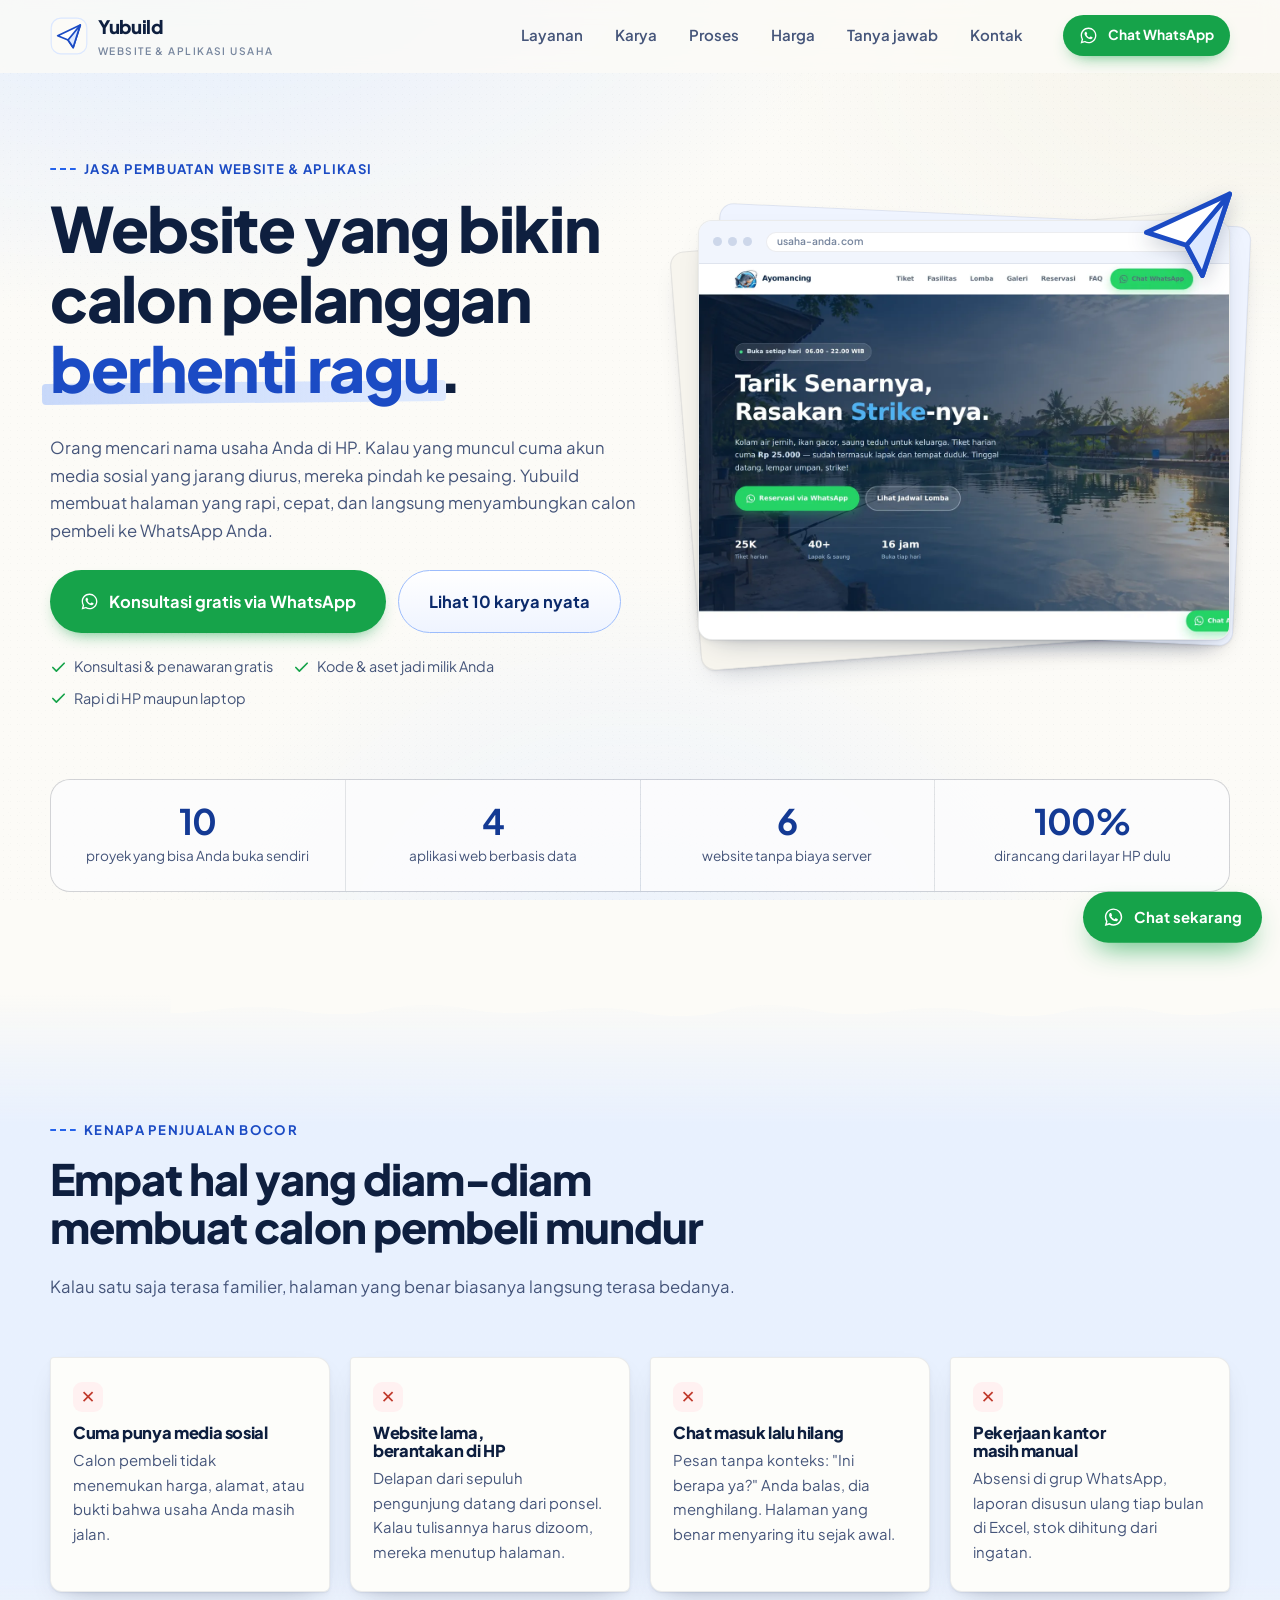
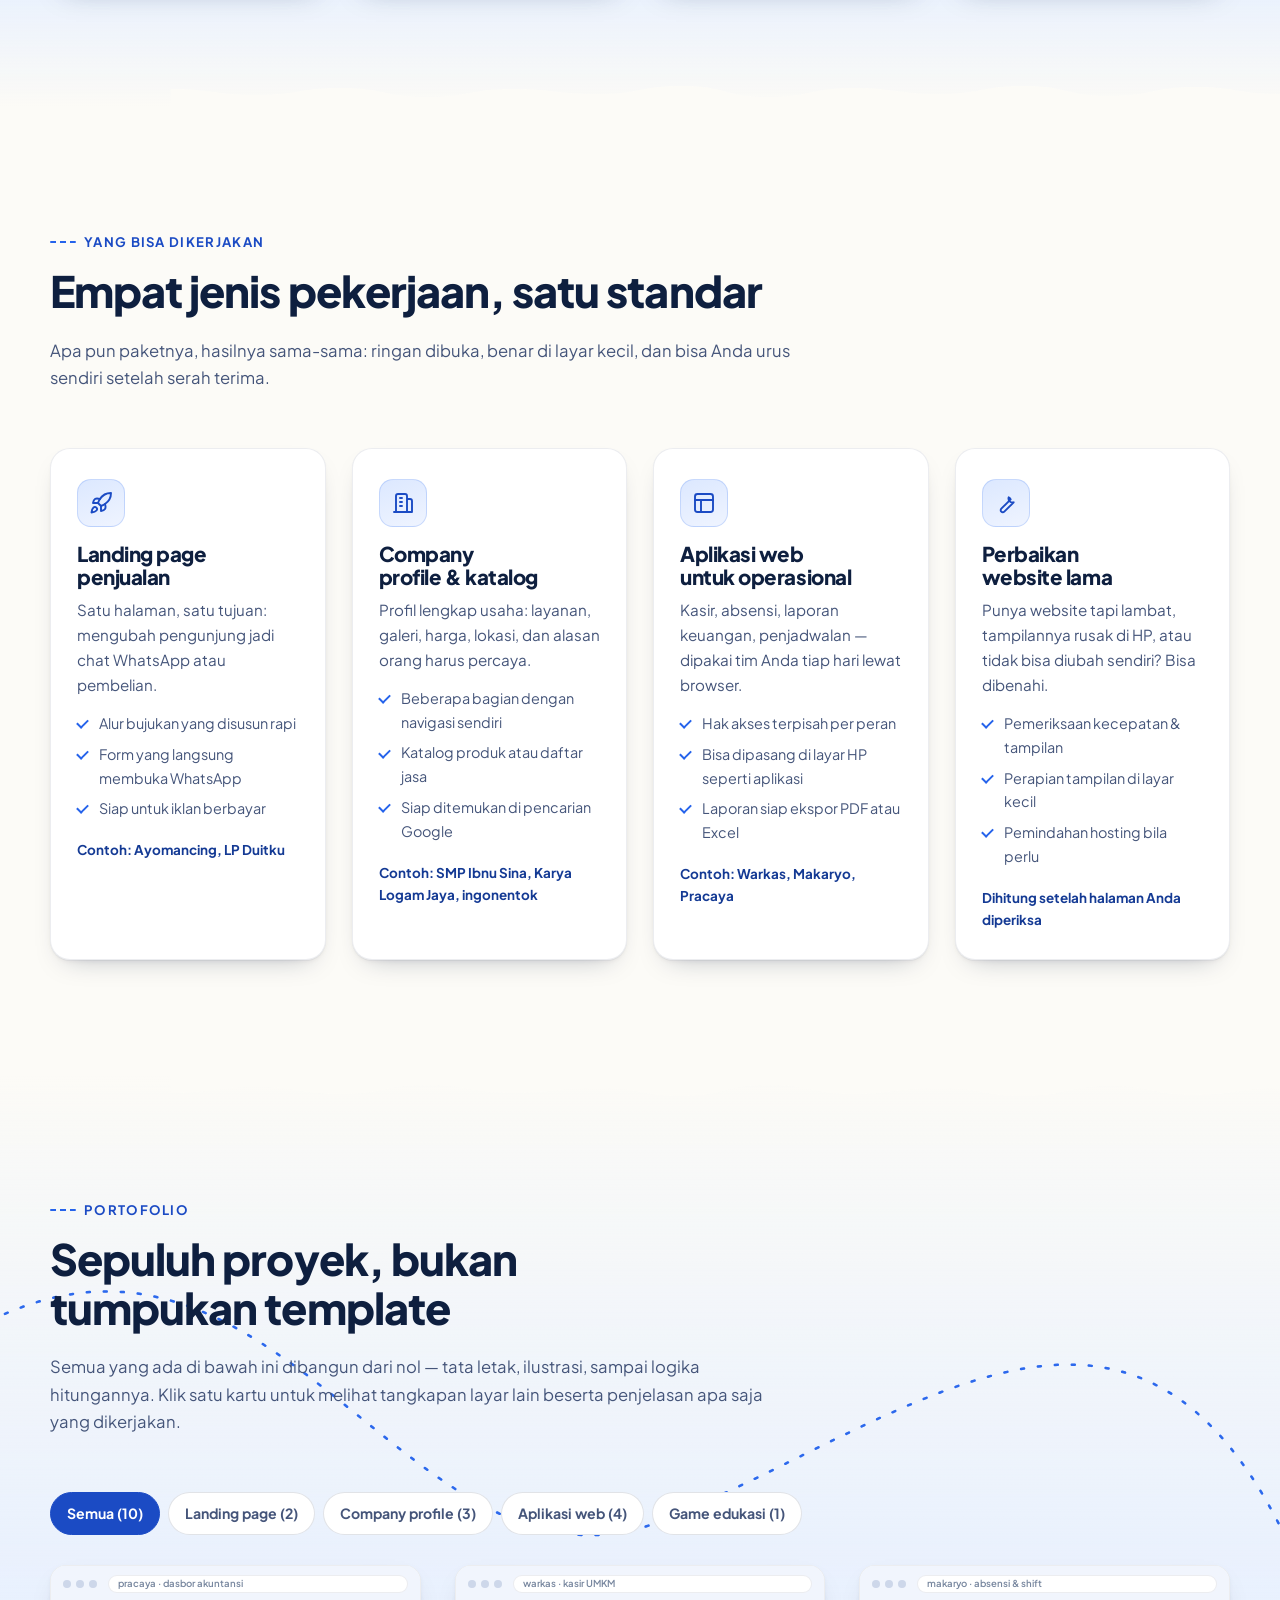
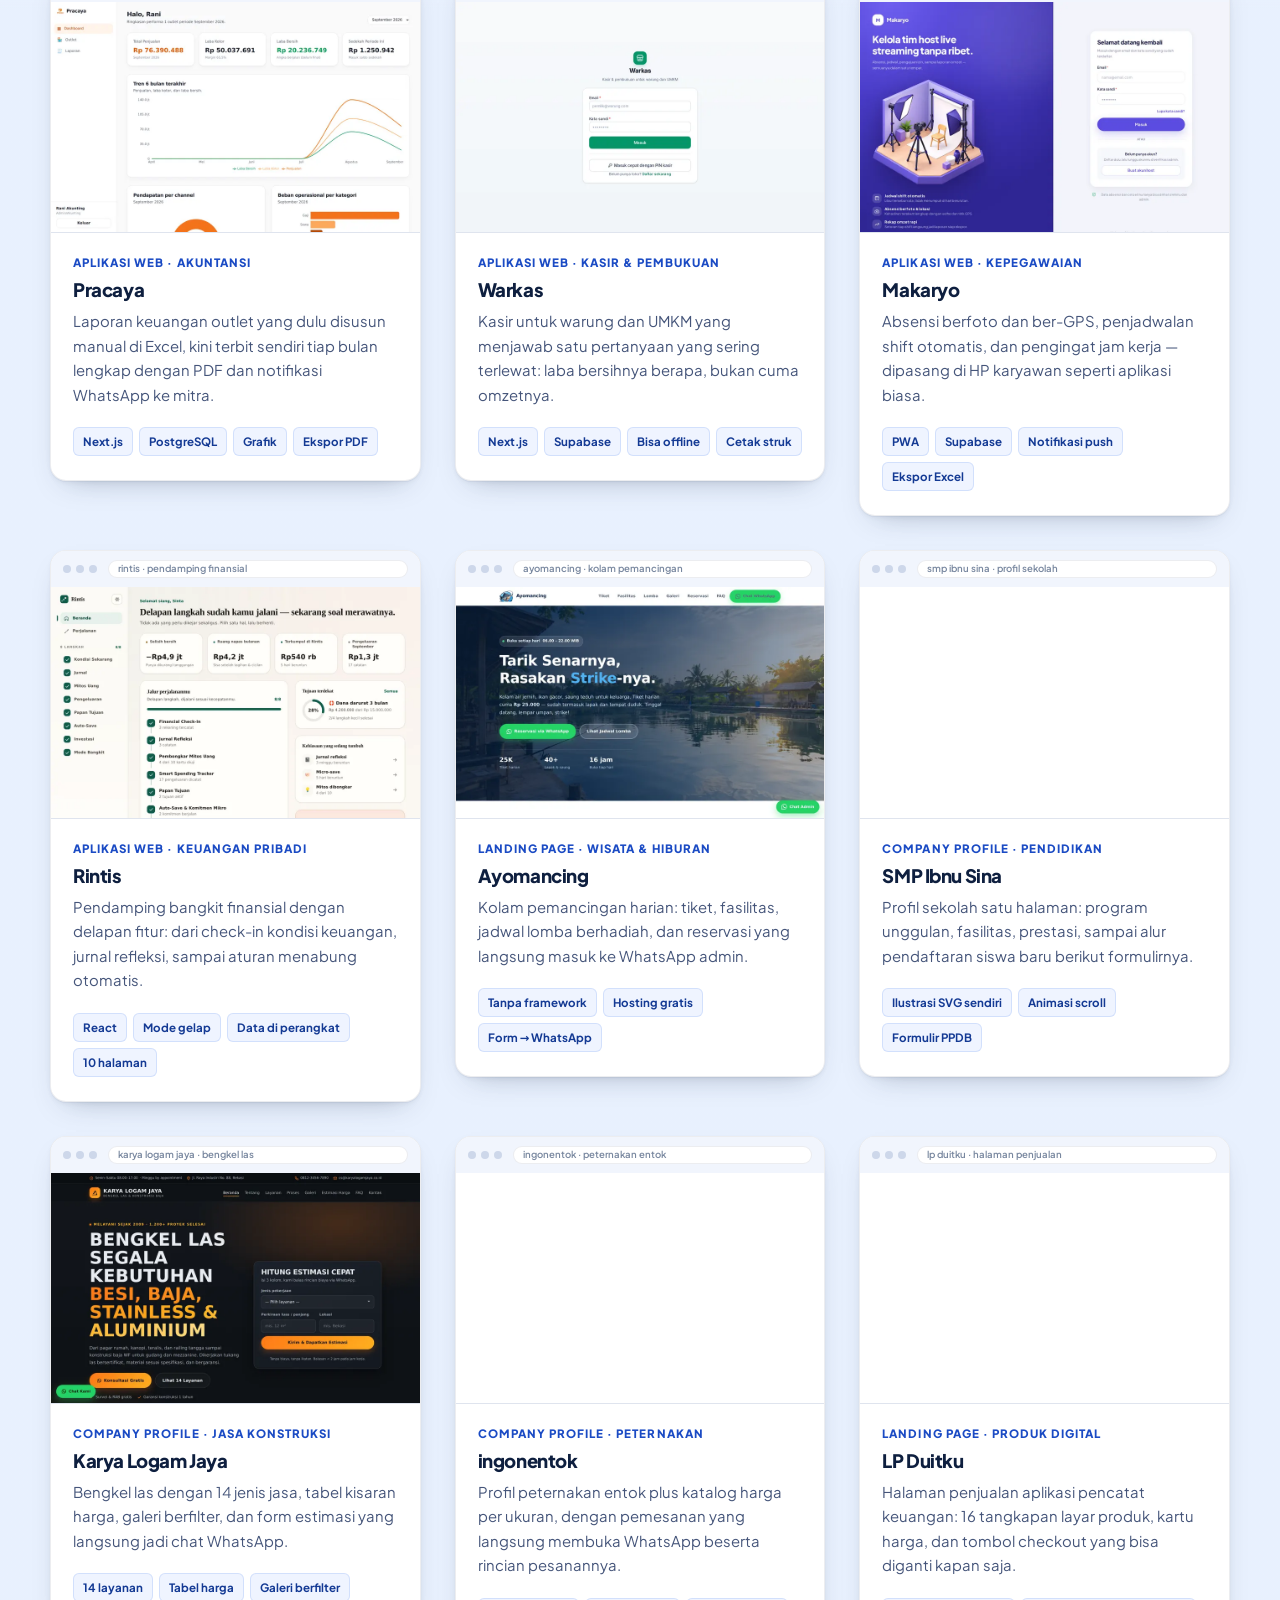
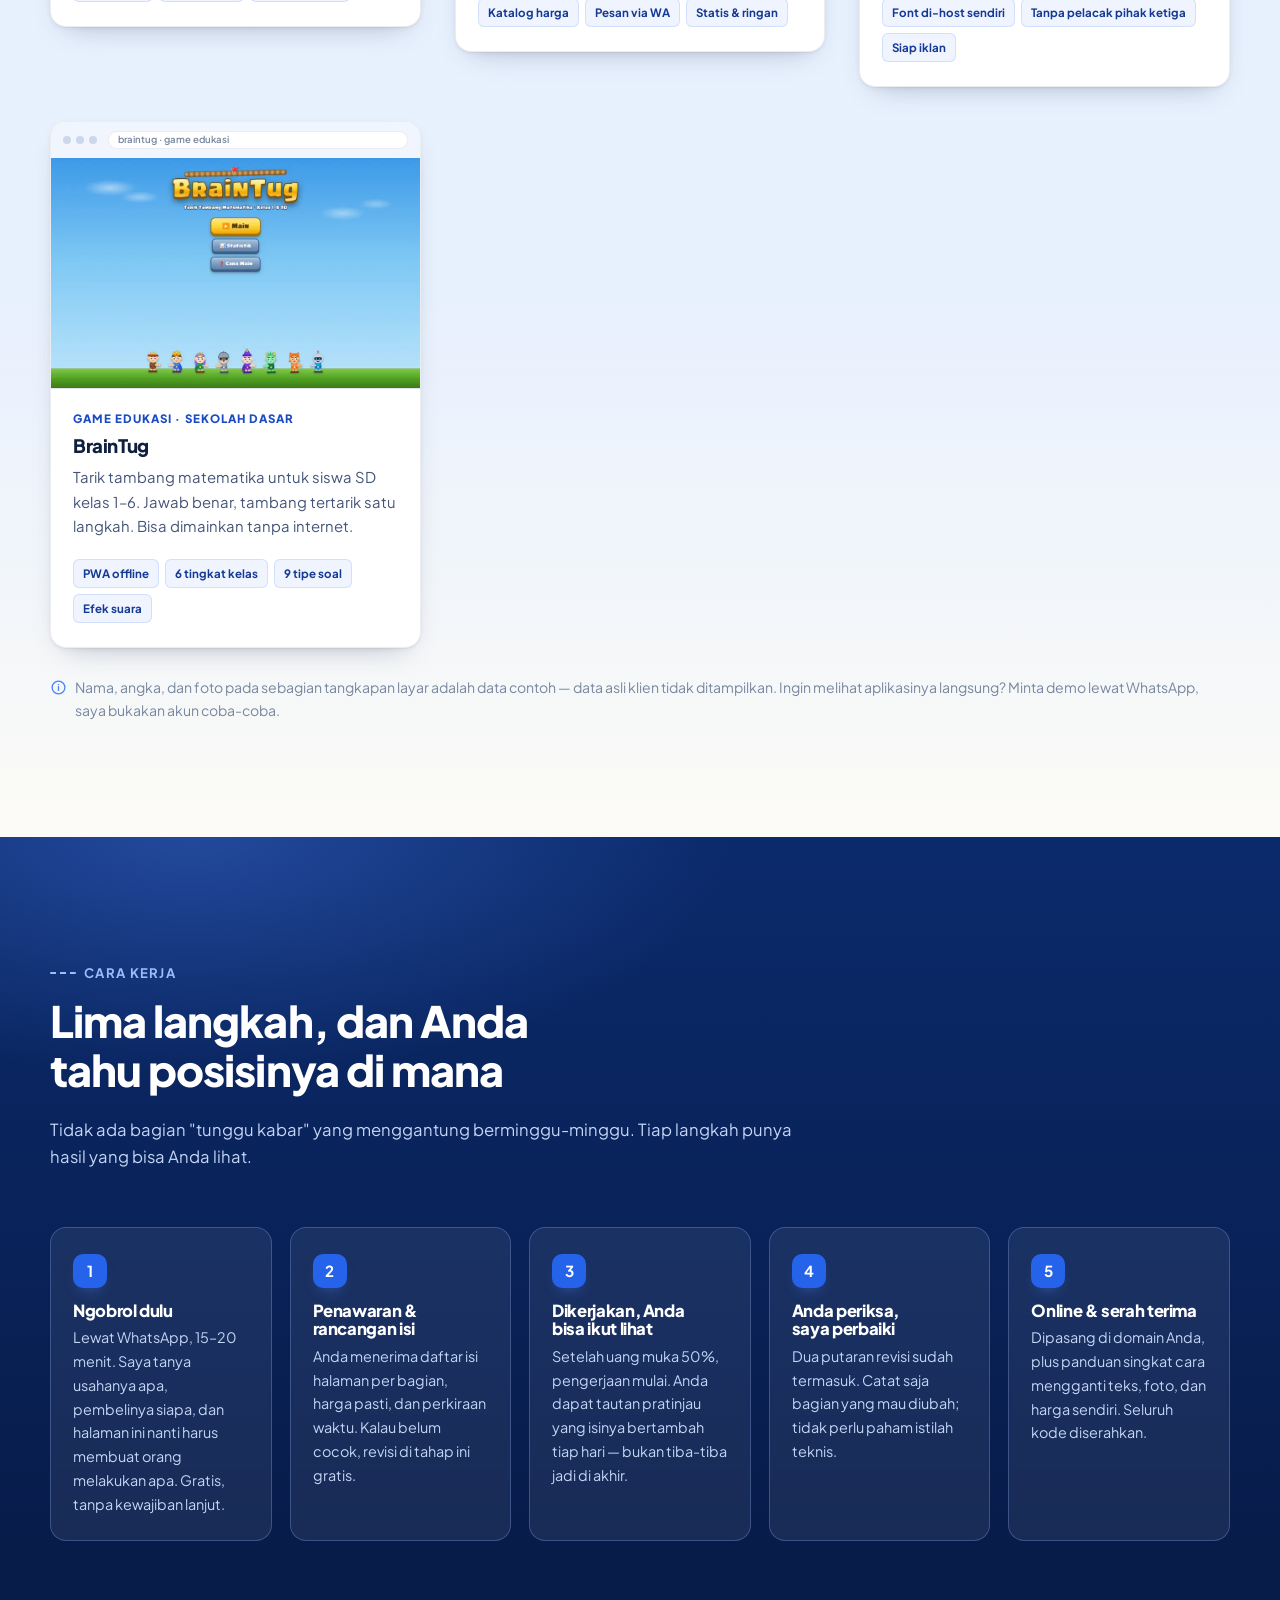
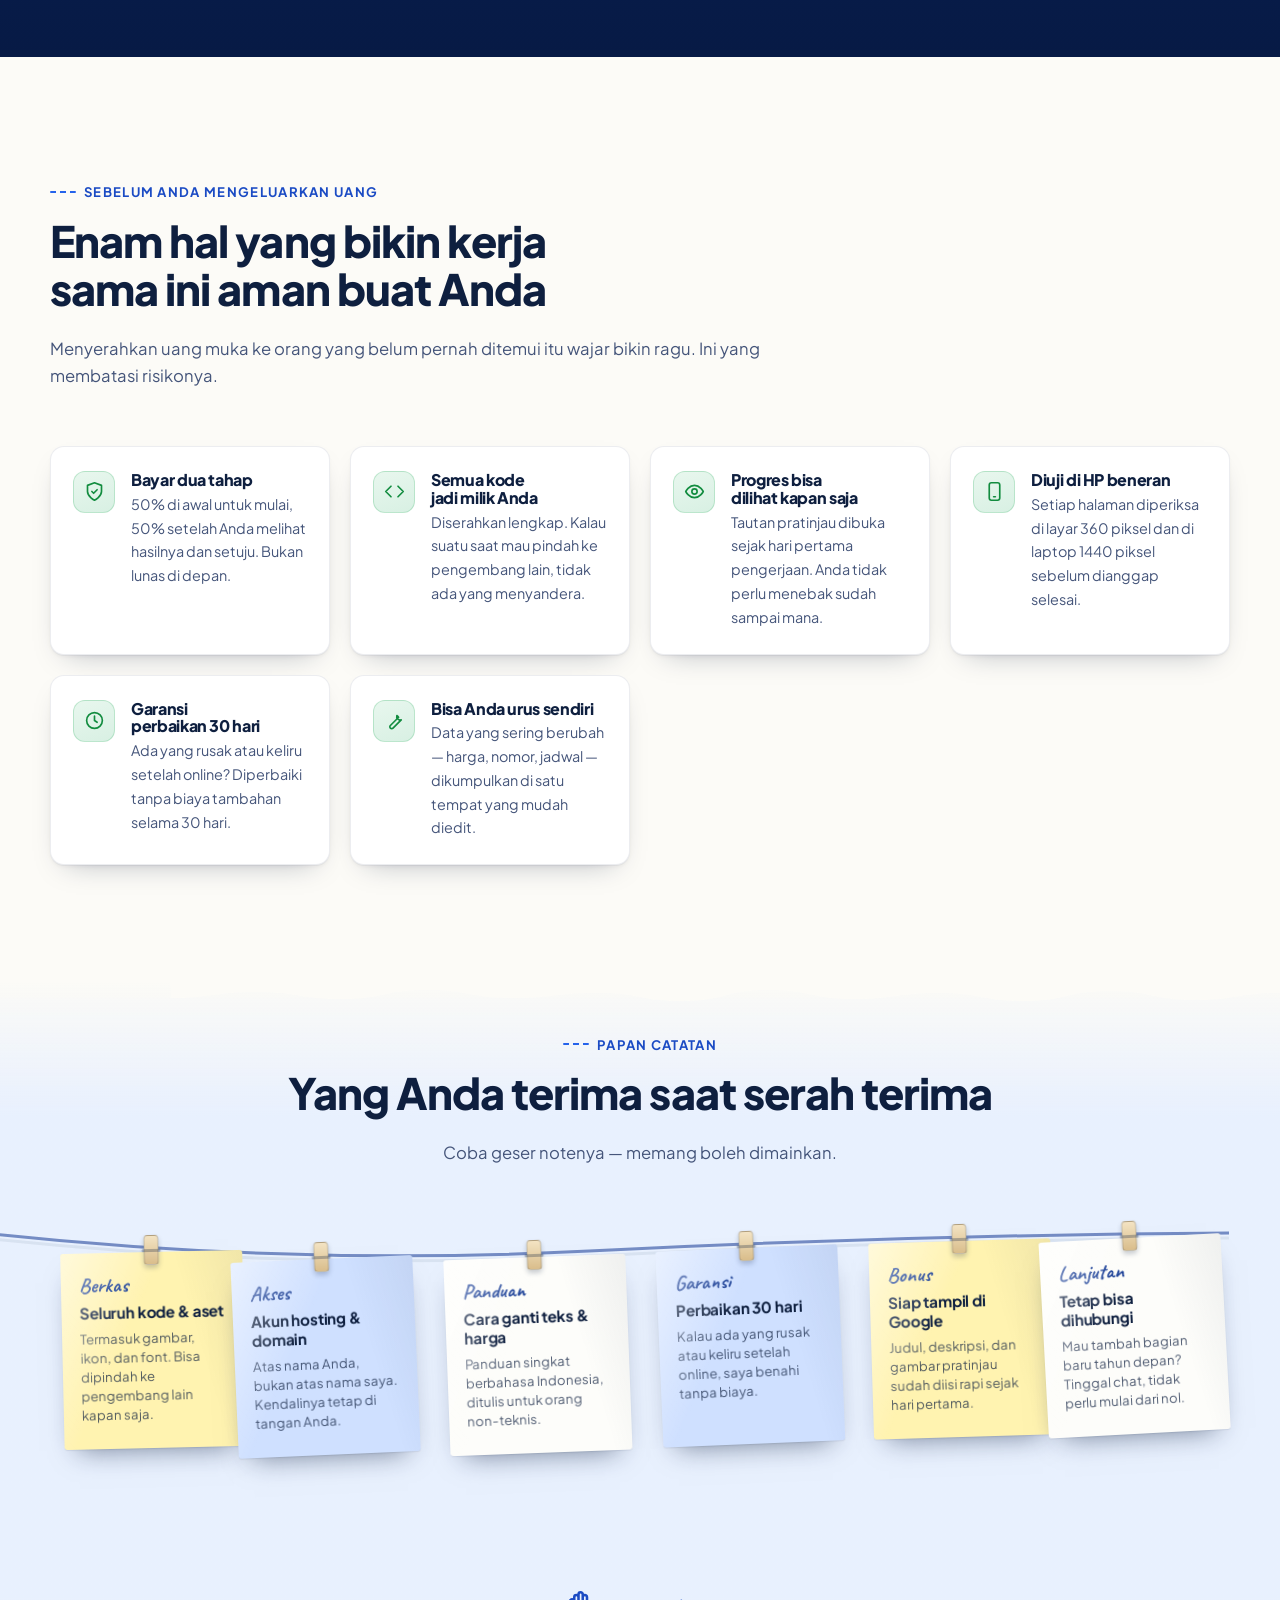
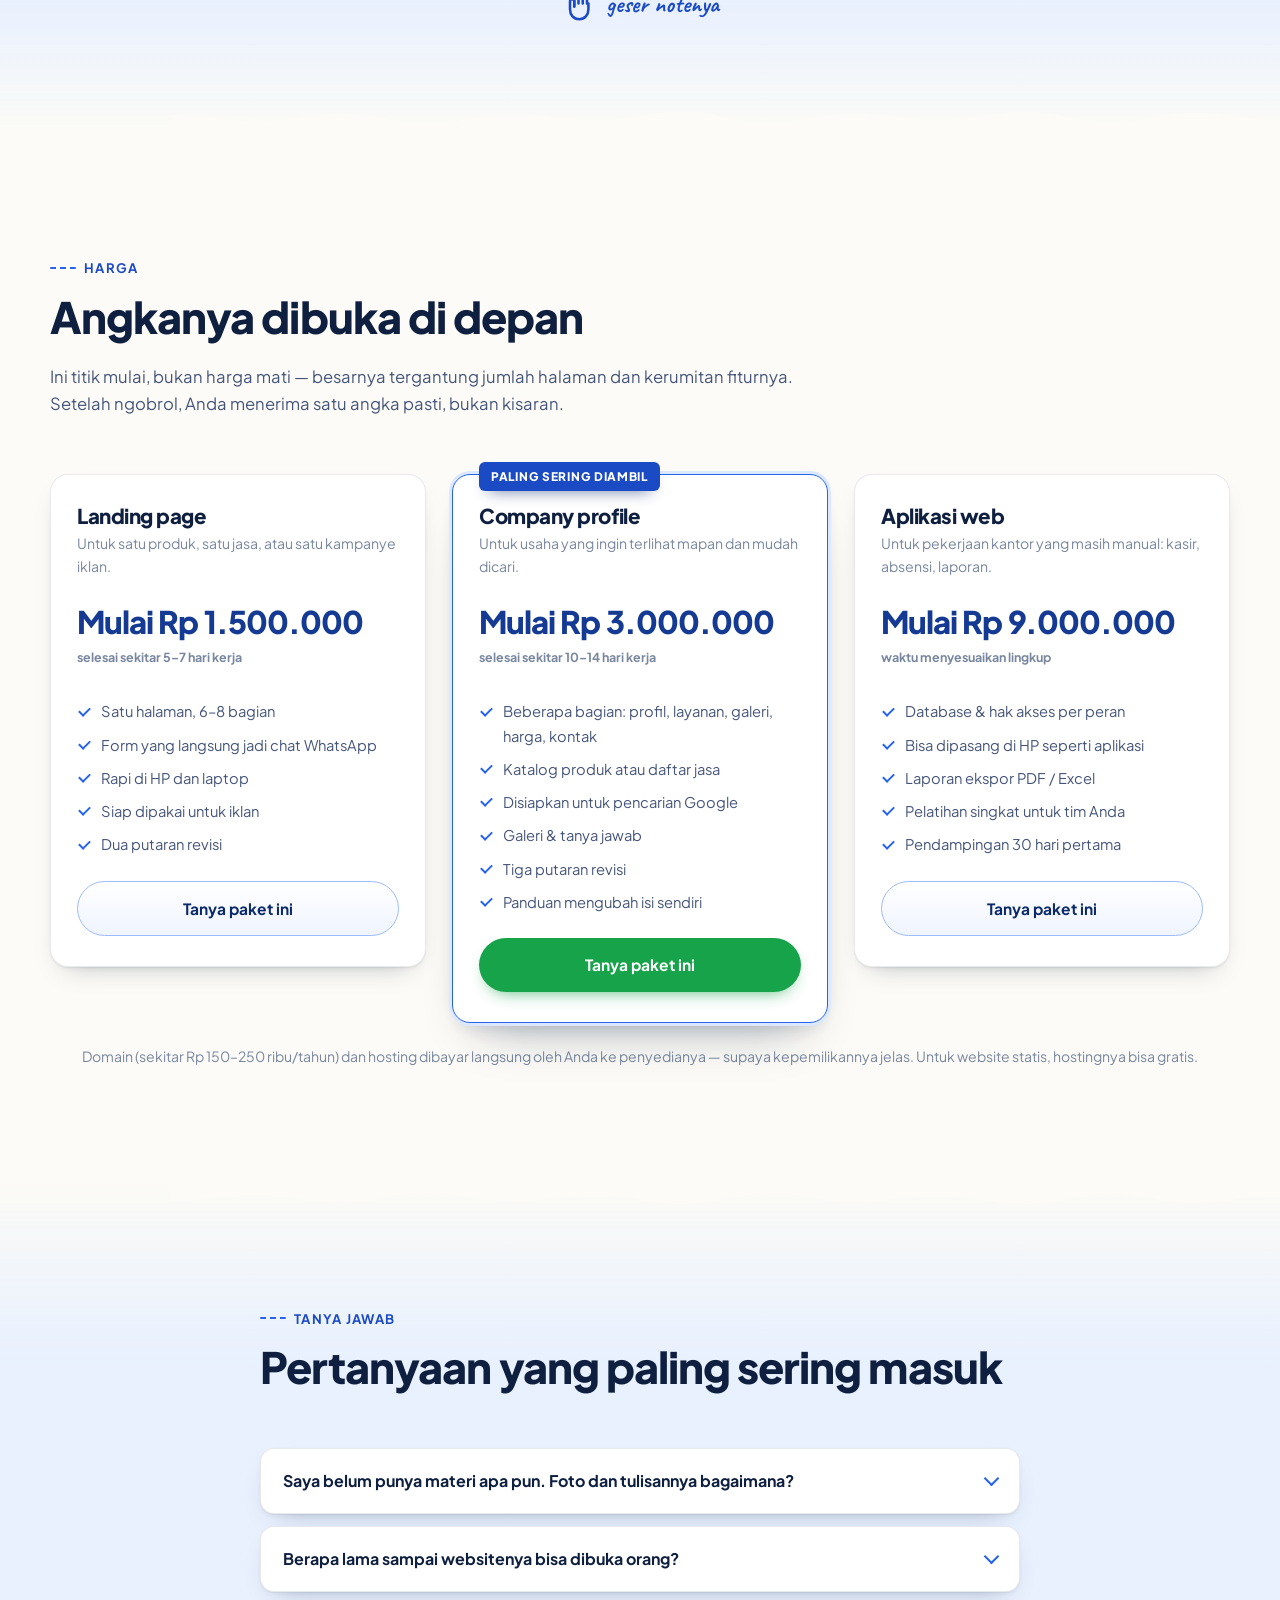
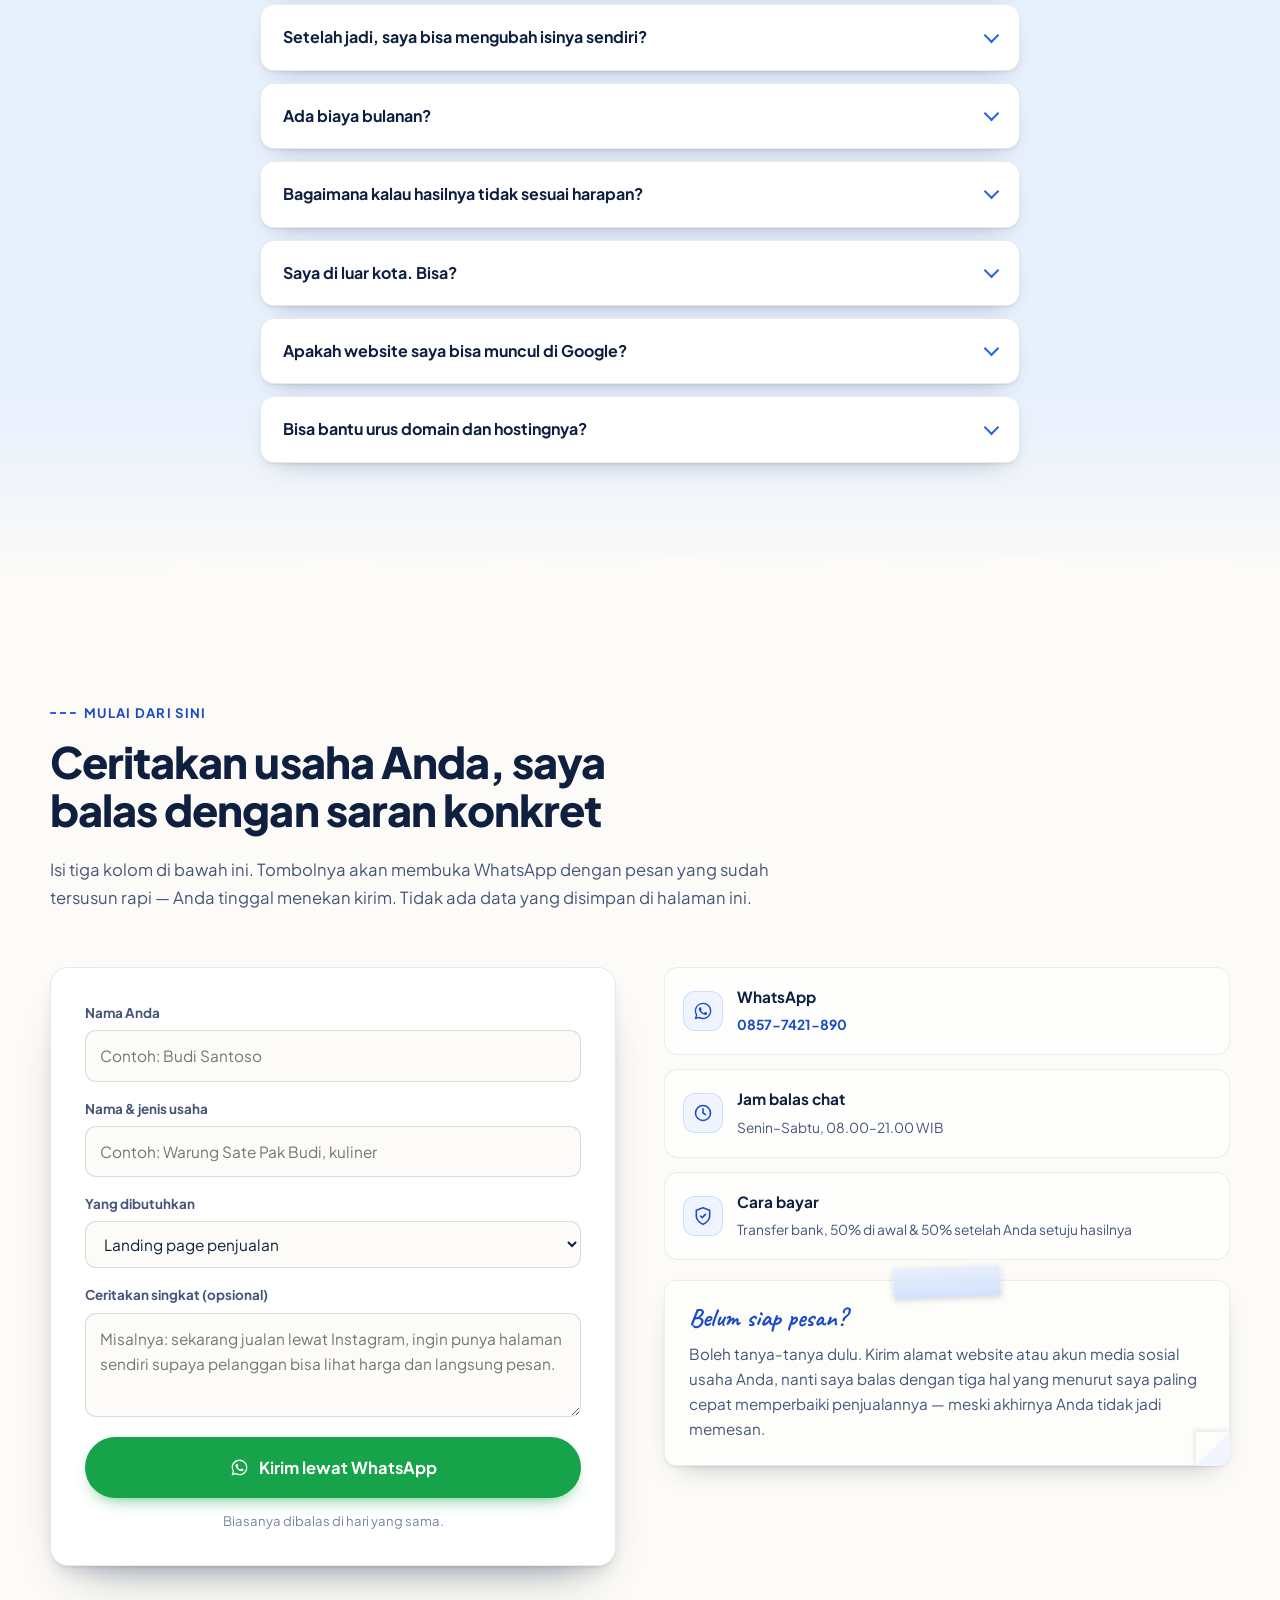
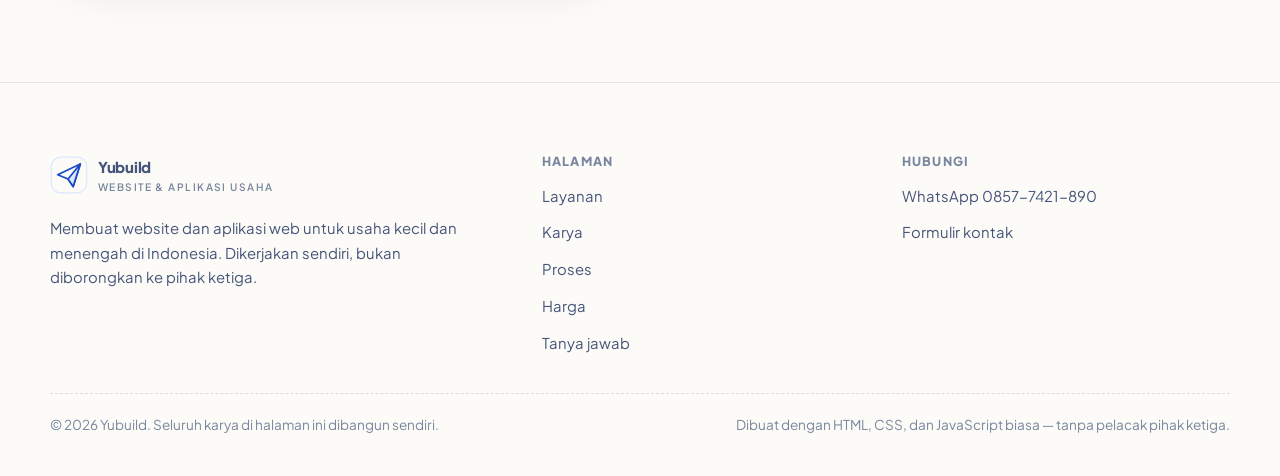
==== index.html @ e635871e "Tambahkan website portofolio & penjualan jasa Yubuild Halaman satu-halaman berbahasa Indonesia untuk" ====
<!doctype html>
<html lang="id">
<head>
<meta charset="utf-8">
<meta name="viewport" content="width=device-width, initial-scale=1">
<title>Yubuild — Jasa Pembuatan Website & Aplikasi untuk Usaha Kecil</title>
<meta name="description" content="Yubuild membuat landing page, company profile, dan aplikasi web untuk usaha kecil di Indonesia. Ringan dibuka di HP, terhubung langsung ke WhatsApp, kode jadi milik Anda. Lihat 10 karya nyata beserta tangkapan layarnya.">
<meta name="theme-color" content="#1b4bc4">
<link rel="canonical" href="https://yubuild.id/">
<link rel="icon" href="assets/img/favicon.svg" type="image/svg+xml">
<link rel="apple-touch-icon" href="assets/img/favicon.svg">

<meta property="og:type" content="website">
<meta property="og:locale" content="id_ID">
<meta property="og:site_name" content="Yubuild">
<meta property="og:title" content="Yubuild — Website & aplikasi yang bikin usaha Anda terlihat serius">
<meta property="og:description" content="Landing page, company profile, sampai aplikasi kasir dan absensi. 10 karya nyata, semuanya bisa dilihat tangkapan layarnya.">
<meta property="og:url" content="https://yubuild.id/">
<meta property="og:image" content="https://yubuild.id/assets/img/og.png">
<meta name="twitter:card" content="summary_large_image">

<link rel="preload" href="assets/fonts/plus-jakarta-sans-latin.woff2" as="font" type="font/woff2" crossorigin>
<link rel="stylesheet" href="assets/css/style.css">

<script type="application/ld+json">
{
  "@context": "https://schema.org",
  "@type": "ProfessionalService",
  "name": "Yubuild",
  "description": "Jasa pembuatan website dan aplikasi web untuk usaha kecil dan menengah di Indonesia.",
  "url": "https://yubuild.id/",
  "telephone": "+62 857-7421-890",
  "areaServed": "ID",
  "availableLanguage": "id",
  "serviceType": ["Pembuatan landing page", "Pembuatan company profile", "Pembuatan aplikasi web", "Progressive Web App"]
}
</script>
</head>
<body>

<!-- Sprite ikon: dipakai ulang lewat <use href="#i-..."> -->
<svg width="0" height="0" style="position:absolute" aria-hidden="true" focusable="false">
  <symbol id="i-wa" viewBox="0 0 24 24" fill="currentColor">
    <path d="M12.04 2C6.58 2 2.13 6.45 2.13 11.91c0 1.75.46 3.46 1.32 4.96L2 22l5.25-1.38a9.9 9.9 0 0 0 4.79 1.22h.01c5.46 0 9.91-4.45 9.91-9.91 0-2.65-1.03-5.14-2.9-7.01A9.82 9.82 0 0 0 12.04 2zm0 18.15h-.01a8.2 8.2 0 0 1-4.19-1.15l-.3-.18-3.12.82.83-3.04-.2-.31a8.18 8.18 0 0 1-1.26-4.38c0-4.54 3.7-8.23 8.25-8.23 2.2 0 4.27.86 5.83 2.41a8.18 8.18 0 0 1 2.41 5.83c0 4.54-3.7 8.23-8.24 8.23zm4.52-6.16c-.25-.12-1.47-.72-1.69-.81-.23-.08-.39-.12-.56.13-.16.24-.64.8-.78.97-.15.16-.29.18-.54.06-.25-.13-1.05-.39-1.99-1.23-.74-.66-1.23-1.47-1.38-1.72-.14-.25-.01-.38.11-.5.11-.11.25-.29.37-.43.13-.15.17-.25.25-.41.08-.17.04-.31-.02-.43-.06-.12-.56-1.34-.76-1.84-.2-.48-.41-.42-.56-.43h-.48c-.17 0-.43.06-.66.31-.23.25-.86.85-.86 2.07 0 1.22.89 2.4 1.01 2.56.12.17 1.75 2.67 4.23 3.74.59.26 1.05.41 1.41.52.59.19 1.13.16 1.56.1.48-.07 1.47-.6 1.67-1.18.21-.58.21-1.07.15-1.18-.06-.11-.22-.17-.47-.29z"/>
  </symbol>
  <symbol id="i-check" viewBox="0 0 24 24" fill="none" stroke="currentColor" stroke-width="2.4" stroke-linecap="round" stroke-linejoin="round">
    <path d="M20 6 9 17l-5-5"/>
  </symbol>
  <symbol id="i-rocket" viewBox="0 0 24 24" fill="none" stroke="currentColor" stroke-width="1.9" stroke-linecap="round" stroke-linejoin="round">
    <path d="M4.5 16.5c-1.5 1.26-2 5-2 5s3.74-.5 5-2c.71-.84.7-2.13-.09-2.91a2.18 2.18 0 0 0-2.91-.09z"/>
    <path d="M12 15l-3-3a22 22 0 0 1 2-3.95A12.88 12.88 0 0 1 22 2c0 2.72-.78 7.5-6 11a22.35 22.35 0 0 1-4 2z"/>
    <path d="M9 12H4s.55-3.03 2-4c1.62-1.08 5 0 5 0M12 15v5s3.03-.55 4-2c1.08-1.62 0-5 0-5"/>
  </symbol>
  <symbol id="i-building" viewBox="0 0 24 24" fill="none" stroke="currentColor" stroke-width="1.9" stroke-linecap="round" stroke-linejoin="round">
    <path d="M3 21h18M5 21V5a2 2 0 0 1 2-2h7a2 2 0 0 1 2 2v16M16 8h3a2 2 0 0 1 2 2v11"/>
    <path d="M9 7h2M9 11h2M9 15h2"/>
  </symbol>
  <symbol id="i-app" viewBox="0 0 24 24" fill="none" stroke="currentColor" stroke-width="1.9" stroke-linecap="round" stroke-linejoin="round">
    <rect x="3" y="3" width="18" height="18" rx="2.5"/><path d="M3 9h18M9 21V9"/>
  </symbol>
  <symbol id="i-wrench" viewBox="0 0 24 24" fill="none" stroke="currentColor" stroke-width="1.9" stroke-linecap="round" stroke-linejoin="round">
    <path d="M14.7 6.3a4 4 0 0 0 5 5l-9.4 9.4a2.1 2.1 0 0 1-3-3l9.4-9.4a4 4 0 0 0-2-2z"/>
  </symbol>
  <symbol id="i-shield" viewBox="0 0 24 24" fill="none" stroke="currentColor" stroke-width="1.9" stroke-linecap="round" stroke-linejoin="round">
    <path d="M12 22s8-4 8-10V5l-8-3-8 3v7c0 6 8 10 8 10z"/><path d="m9 12 2 2 4-4"/>
  </symbol>
  <symbol id="i-code" viewBox="0 0 24 24" fill="none" stroke="currentColor" stroke-width="1.9" stroke-linecap="round" stroke-linejoin="round">
    <path d="m16 18 6-6-6-6M8 6l-6 6 6 6"/>
  </symbol>
  <symbol id="i-eye" viewBox="0 0 24 24" fill="none" stroke="currentColor" stroke-width="1.9" stroke-linecap="round" stroke-linejoin="round">
    <path d="M2 12s3.6-7 10-7 10 7 10 7-3.6 7-10 7-10-7-10-7z"/><circle cx="12" cy="12" r="3"/>
  </symbol>
  <symbol id="i-phone" viewBox="0 0 24 24" fill="none" stroke="currentColor" stroke-width="1.9" stroke-linecap="round" stroke-linejoin="round">
    <rect x="6" y="2" width="12" height="20" rx="2.5"/><path d="M11 18h2"/>
  </symbol>
  <symbol id="i-clock" viewBox="0 0 24 24" fill="none" stroke="currentColor" stroke-width="1.9" stroke-linecap="round" stroke-linejoin="round">
    <circle cx="12" cy="12" r="9"/><path d="M12 7v5l3 2"/>
  </symbol>
  <symbol id="i-info" viewBox="0 0 24 24" fill="none" stroke="currentColor" stroke-width="1.9" stroke-linecap="round" stroke-linejoin="round">
    <circle cx="12" cy="12" r="9"/><path d="M12 16v-5M12 8h.01"/>
  </symbol>
  <symbol id="i-hand" viewBox="0 0 24 24" fill="none" stroke="currentColor" stroke-width="1.8" stroke-linecap="round" stroke-linejoin="round">
    <path d="M18 11V6.5a1.5 1.5 0 0 0-3 0V11M15 11V4.5a1.5 1.5 0 0 0-3 0V11M12 11V6.5a1.5 1.5 0 0 0-3 0V13"/>
    <path d="M9 13V9.5a1.5 1.5 0 0 0-3 0V15c0 3.9 2.6 7 6.5 7s6.5-3.1 6.5-7v-4"/>
  </symbol>
  <symbol id="i-plane" viewBox="0 0 120 120">
    <path d="M8 58 112 10 78 112 58 74 8 58z" fill="#ffffff" stroke="currentColor" stroke-width="6" stroke-linejoin="round"/>
    <path d="M112 10 58 74l20 38L112 10z" fill="#dce8ff" stroke="currentColor" stroke-width="6" stroke-linejoin="round"/>
    <path d="M112 10 58 74" fill="none" stroke="currentColor" stroke-width="5" stroke-linecap="round" opacity=".55"/>
  </symbol>
</svg>

<div class="read-bar" id="readBar" aria-hidden="true"></div>

<!-- ======================================================================
     NAVIGASI
     ====================================================================== -->
<header class="nav" id="nav">
  <div class="wrap nav-in">
    <a class="brand" href="#top">
      <img class="brand-mark" src="assets/img/logo-yubuild.svg" alt="" width="38" height="38">
      <span>Yubuild<small>Website &amp; aplikasi usaha</small></span>
    </a>

    <button class="nav-toggle" id="navToggle" aria-expanded="false" aria-controls="navLinks" aria-label="Buka menu">
      <span></span>
    </button>

    <nav class="nav-links" id="navLinks" aria-label="Navigasi utama">
      <a href="#layanan">Layanan</a>
      <a href="#karya">Karya</a>
      <a href="#proses">Proses</a>
      <a href="#harga">Harga</a>
      <a href="#faq">Tanya jawab</a>
      <a href="#kontak">Kontak</a>
    </nav>

    <a class="btn btn-wa btn-sm nav-cta" data-wa href="https://wa.me/628577421890?text=Halo%20Yubuild%2C%20saya%20mau%20tanya%20soal%20pembuatan%20website.">
      <svg aria-hidden="true"><use href="#i-wa"/></svg> Chat WhatsApp
    </a>
  </div>
</header>

<main id="top">

<!-- ======================================================================
     HERO
     ====================================================================== -->
<section class="hero" aria-labelledby="hero-title">
  <div class="wrap hero-grid">
    <div>
      <p class="eyebrow">Jasa pembuatan website &amp; aplikasi</p>
      <h1 id="hero-title">Website yang bikin calon pelanggan <span class="mark">berhenti ragu</span>.</h1>
      <p class="lead">
        Orang mencari nama usaha Anda di HP. Kalau yang muncul cuma akun media sosial yang
        jarang diurus, mereka pindah ke pesaing. Yubuild membuat halaman yang rapi, cepat,
        dan langsung menyambungkan calon pembeli ke WhatsApp Anda.
      </p>

      <div class="hero-cta">
        <a class="btn btn-wa btn-lg" data-wa href="https://wa.me/628577421890?text=Halo%20Yubuild%2C%20saya%20mau%20konsultasi%20soal%20website%20untuk%20usaha%20saya.">
          <svg aria-hidden="true"><use href="#i-wa"/></svg> Konsultasi gratis via WhatsApp
        </a>
        <a class="btn btn-ghost btn-lg" href="#karya">Lihat 10 karya nyata</a>
      </div>

      <ul class="hero-assure">
        <li><svg aria-hidden="true"><use href="#i-check"/></svg> Konsultasi &amp; penawaran gratis</li>
        <li><svg aria-hidden="true"><use href="#i-check"/></svg> Kode &amp; aset jadi milik Anda</li>
        <li><svg aria-hidden="true"><use href="#i-check"/></svg> Rapi di HP maupun laptop</li>
      </ul>
    </div>

    <div class="hero-stack" aria-hidden="true">
      <div class="sheet sheet-1"></div>
      <div class="sheet sheet-2"></div>
      <div class="sheet sheet-3">
        <div class="hero-shot">
          <div class="bar"><i></i><i></i><i></i><span class="url">usaha-anda.com</span></div>
          <img src="assets/img/karya/ayomancing.webp" alt="" width="1440" height="900" fetchpriority="high">
        </div>
      </div>
      <svg class="plane hero-plane" viewBox="0 0 120 120" aria-hidden="true"><use href="#i-plane"/></svg>
    </div>
  </div>

  <div class="wrap">
    <div class="stats reveal">
      <div><b>10</b><span>proyek yang bisa Anda buka sendiri</span></div>
      <div><b>4</b><span>aplikasi web berbasis data</span></div>
      <div><b>6</b><span>website tanpa biaya server</span></div>
      <div><b>100%</b><span>dirancang dari layar HP dulu</span></div>
    </div>
  </div>
</section>

<!-- ======================================================================
     MASALAH
     ====================================================================== -->
<section class="band-soft" aria-labelledby="masalah-title">
  <div class="torn torn-top" aria-hidden="true"></div>
  <div class="wrap">
    <div class="sec-head">
      <p class="eyebrow">Kenapa penjualan bocor</p>
      <h2 id="masalah-title">Empat hal yang diam-diam membuat calon pembeli mundur</h2>
      <p class="lead">Kalau satu saja terasa familier, halaman yang benar biasanya langsung terasa bedanya.</p>
    </div>

    <ul class="pain-grid">
      <li class="pain reveal">
        <span class="x">✕</span>
        <h3>Cuma punya media sosial</h3>
        <p>Calon pembeli tidak menemukan harga, alamat, atau bukti bahwa usaha Anda masih jalan.</p>
      </li>
      <li class="pain reveal">
        <span class="x">✕</span>
        <h3>Website lama, berantakan di HP</h3>
        <p>Delapan dari sepuluh pengunjung datang dari ponsel. Kalau tulisannya harus dizoom, mereka menutup halaman.</p>
      </li>
      <li class="pain reveal">
        <span class="x">✕</span>
        <h3>Chat masuk lalu hilang</h3>
        <p>Pesan tanpa konteks: "Ini berapa ya?" Anda balas, dia menghilang. Halaman yang benar menyaring itu sejak awal.</p>
      </li>
      <li class="pain reveal">
        <span class="x">✕</span>
        <h3>Pekerjaan kantor masih manual</h3>
        <p>Absensi di grup WhatsApp, laporan disusun ulang tiap bulan di Excel, stok dihitung dari ingatan.</p>
      </li>
    </ul>
  </div>
  <div class="torn torn-bottom" aria-hidden="true"></div>
</section>

<!-- ======================================================================
     LAYANAN
     ====================================================================== -->
<section id="layanan" aria-labelledby="layanan-title">
  <div class="wrap">
    <div class="sec-head">
      <p class="eyebrow">Yang bisa dikerjakan</p>
      <h2 id="layanan-title">Empat jenis pekerjaan, satu standar</h2>
      <p class="lead">
        Apa pun paketnya, hasilnya sama-sama: ringan dibuka, benar di layar kecil, dan
        bisa Anda urus sendiri setelah serah terima.
      </p>
    </div>

    <div class="svc-grid">
      <article class="svc reveal">
        <div class="svc-ico"><svg aria-hidden="true"><use href="#i-rocket"/></svg></div>
        <h3>Landing page penjualan</h3>
        <p>Satu halaman, satu tujuan: mengubah pengunjung jadi chat WhatsApp atau pembelian.</p>
        <ul>
          <li>Alur bujukan yang disusun rapi</li>
          <li>Form yang langsung membuka WhatsApp</li>
          <li>Siap untuk iklan berbayar</li>
        </ul>
        <p class="price-hint">Contoh: Ayomancing, LP Duitku</p>
      </article>

      <article class="svc reveal">
        <div class="svc-ico"><svg aria-hidden="true"><use href="#i-building"/></svg></div>
        <h3>Company profile &amp; katalog</h3>
        <p>Profil lengkap usaha: layanan, galeri, harga, lokasi, dan alasan orang harus percaya.</p>
        <ul>
          <li>Beberapa bagian dengan navigasi sendiri</li>
          <li>Katalog produk atau daftar jasa</li>
          <li>Siap ditemukan di pencarian Google</li>
        </ul>
        <p class="price-hint">Contoh: SMP Ibnu Sina, Karya Logam Jaya, ingonentok</p>
      </article>

      <article class="svc reveal">
        <div class="svc-ico"><svg aria-hidden="true"><use href="#i-app"/></svg></div>
        <h3>Aplikasi web untuk operasional</h3>
        <p>Kasir, absensi, laporan keuangan, penjadwalan — dipakai tim Anda tiap hari lewat browser.</p>
        <ul>
          <li>Hak akses terpisah per peran</li>
          <li>Bisa dipasang di layar HP seperti aplikasi</li>
          <li>Laporan siap ekspor PDF atau Excel</li>
        </ul>
        <p class="price-hint">Contoh: Warkas, Makaryo, Pracaya</p>
      </article>

      <article class="svc reveal">
        <div class="svc-ico"><svg aria-hidden="true"><use href="#i-wrench"/></svg></div>
        <h3>Perbaikan website lama</h3>
        <p>Punya website tapi lambat, tampilannya rusak di HP, atau tidak bisa diubah sendiri? Bisa dibenahi.</p>
        <ul>
          <li>Pemeriksaan kecepatan &amp; tampilan</li>
          <li>Perapian tampilan di layar kecil</li>
          <li>Pemindahan hosting bila perlu</li>
        </ul>
        <p class="price-hint">Dihitung setelah halaman Anda diperiksa</p>
      </article>
    </div>
  </div>
</section>

<!-- ======================================================================
     KARYA — portofolio + pesawat kertas
     ====================================================================== -->
<section id="karya" class="band-soft" aria-labelledby="karya-title">
  <div class="torn torn-top" aria-hidden="true"></div>

  <!-- Jalur terbang pesawat kertas: digambar mengikuti posisi gulir -->
  <svg class="flight" id="flight" viewBox="0 0 1000 1400" preserveAspectRatio="none" aria-hidden="true">
    <path id="flightPath" class="trail"
          d="M-20 120 C 220 40, 320 260, 520 210 S 900 60, 1020 240"
          vector-effect="non-scaling-stroke"/>
  </svg>
  <svg class="plane" id="flightPlane" viewBox="0 0 120 120" aria-hidden="true"
       style="position:absolute;left:0;top:0;opacity:0;z-index:5;pointer-events:none"><use href="#i-plane"/></svg>

  <div class="wrap">
    <div class="sec-head">
      <p class="eyebrow">Portofolio</p>
      <h2 id="karya-title">Sepuluh proyek, bukan tumpukan template</h2>
      <p class="lead">
        Semua yang ada di bawah ini dibangun dari nol — tata letak, ilustrasi, sampai
        logika hitungannya. Klik satu kartu untuk melihat tangkapan layar lain
        beserta penjelasan apa saja yang dikerjakan.
      </p>
    </div>

    <div class="filters" role="group" aria-label="Saring karya berdasarkan jenis">
      <button class="chip" type="button" data-filter="all" aria-pressed="true">Semua (10)</button>
      <button class="chip" type="button" data-filter="landing" aria-pressed="false">Landing page (2)</button>
      <button class="chip" type="button" data-filter="profile" aria-pressed="false">Company profile (3)</button>
      <button class="chip" type="button" data-filter="app" aria-pressed="false">Aplikasi web (4)</button>
      <button class="chip" type="button" data-filter="game" aria-pressed="false">Game edukasi (1)</button>
    </div>

    <div class="works" id="works">

      <!-- 1. Pracaya ------------------------------------------------------ -->
      <article class="work-item reveal" data-kind="app">
        <button class="work" type="button" data-open="pracaya">
          <span class="work-shot">
            <span class="bar"><i></i><i></i><i></i><span class="url">pracaya · dasbor akuntansi</span></span>
            <img src="assets/img/karya/pracaya-dashboard-thumb.webp" alt="Dasbor Pracaya menampilkan total penjualan, laba kotor, laba bersih, dan grafik tren enam bulan." width="880" height="550" loading="lazy" decoding="async">
            <span class="zoom"><svg width="14" height="14" aria-hidden="true"><use href="#i-eye"/></svg> Lihat detail</span>
          </span>
          <span class="work-body">
            <span class="work-kind">Aplikasi web · Akuntansi</span>
            <h3>Pracaya</h3>
            <p>Laporan keuangan outlet yang dulu disusun manual di Excel, kini terbit sendiri tiap bulan lengkap dengan PDF dan notifikasi WhatsApp ke mitra.</p>
            <span class="work-tags"><span>Next.js</span><span>PostgreSQL</span><span>Grafik</span><span>Ekspor PDF</span></span>
          </span>
        </button>
        <div class="work-detail" hidden
             data-kind-label="Aplikasi web · Akuntansi &amp; bagi hasil"
             data-shots='[
               {"src":"pracaya-dashboard.webp","alt":"Dasbor Pracaya: kartu penjualan, laba kotor, laba bersih, sedekah, dan grafik tren enam bulan."},
               {"src":"pracaya-laporan.webp","alt":"Halaman laporan bulanan Pracaya."},
               {"src":"pracaya-outlet.webp","alt":"Halaman daftar outlet dan transaksi harian Pracaya."},
               {"src":"pracaya-login.webp","alt":"Halaman masuk Pracaya."}]'>
          <p><strong>Masalahnya:</strong> tim akunting menyusun laporan tiap outlet secara manual di Excel, lalu mengirimkannya sebagai PDF. Mitra baru tahu performa outletnya saat laporan terbit — sering terlambat, dan angkanya sulit ditelusuri.</p>
          <h4>Yang dikerjakan</h4>
          <ul class="modal-list">
            <li>Input transaksi harian: penjualan per channel, pembelian bahan baku, dan beban operasional.</li>
            <li>HPP, laba rugi, sedekah, dan bagi hasil dihitung otomatis — tidak ada rumus yang bisa tergeser seperti di Excel.</li>
            <li>Tiga peran dengan data yang benar-benar terpisah: superadmin, admin/akunting, dan mitra outlet.</li>
            <li>Dasbor real-time: tren enam bulan, pendapatan per channel, beban per kategori.</li>
            <li>Laporan bulanan resmi siap cetak PDF, terbit terjadwal, plus notifikasi WhatsApp ke mitra.</li>
            <li>Jejak audit: setiap perubahan angka tercatat siapa dan kapan.</li>
          </ul>
        </div>
      </article>

      <!-- 2. Warkas ------------------------------------------------------- -->
      <article class="work-item reveal" data-kind="app">
        <button class="work" type="button" data-open="warkas">
          <span class="work-shot">
            <span class="bar"><i></i><i></i><i></i><span class="url">warkas · kasir UMKM</span></span>
            <img src="assets/img/karya/warkas-login-thumb.webp" alt="Halaman masuk aplikasi kasir Warkas." width="880" height="550" loading="lazy" decoding="async">
            <span class="zoom"><svg width="14" height="14" aria-hidden="true"><use href="#i-eye"/></svg> Lihat detail</span>
          </span>
          <span class="work-body">
            <span class="work-kind">Aplikasi web · Kasir &amp; pembukuan</span>
            <h3>Warkas</h3>
            <p>Kasir untuk warung dan UMKM yang menjawab satu pertanyaan yang sering terlewat: laba bersihnya berapa, bukan cuma omzetnya.</p>
            <span class="work-tags"><span>Next.js</span><span>Supabase</span><span>Bisa offline</span><span>Cetak struk</span></span>
          </span>
        </button>
        <div class="work-detail" hidden
             data-kind-label="Aplikasi web · Kasir &amp; pembukuan UMKM"
             data-shots='[
               {"src":"warkas-login.webp","alt":"Halaman masuk Warkas dengan opsi PIN kasir."},
               {"src":"warkas-daftar.webp","alt":"Halaman pendaftaran toko baru di Warkas."},
               {"src":"warkas-mobile.webp","alt":"Tampilan Warkas di layar ponsel."}]'>
          <p><strong>Masalahnya:</strong> pemilik warung tahu uang masuk hari ini, tapi tidak tahu sisa untungnya setelah modal barang dan pengeluaran operasional. Buku catatan dan aplikasi kasir biasa berhenti di omzet.</p>
          <h4>Yang dikerjakan</h4>
          <ul class="modal-list">
            <li>Rantai hitung yang ditampilkan apa adanya: omzet − HPP = laba kotor − pengeluaran = laba bersih.</li>
            <li>Transaksi, stok, shift kasir, dan pengeluaran dicatat di satu tempat.</li>
            <li>Masuk cepat dengan PIN kasir — karyawan tidak perlu mengetik email dan kata sandi tiap ganti shift.</li>
            <li>Tetap bisa mencatat saat internet mati, lalu menyusul sendiri saat tersambung lagi.</li>
            <li>Laporan penjualan dan laba yang bisa diekspor ke PDF.</li>
          </ul>
        </div>
      </article>

      <!-- 3. Makaryo ------------------------------------------------------ -->
      <article class="work-item reveal" data-kind="app">
        <button class="work" type="button" data-open="makaryo">
          <span class="work-shot">
            <span class="bar"><i></i><i></i><i></i><span class="url">makaryo · absensi &amp; shift</span></span>
            <img src="assets/img/karya/makaryo-login-thumb.webp" alt="Halaman masuk aplikasi Makaryo." width="880" height="550" loading="lazy" decoding="async">
            <span class="zoom"><svg width="14" height="14" aria-hidden="true"><use href="#i-eye"/></svg> Lihat detail</span>
          </span>
          <span class="work-body">
            <span class="work-kind">Aplikasi web · Kepegawaian</span>
            <h3>Makaryo</h3>
            <p>Absensi berfoto dan ber-GPS, penjadwalan shift otomatis, dan pengingat jam kerja — dipasang di HP karyawan seperti aplikasi biasa.</p>
            <span class="work-tags"><span>PWA</span><span>Supabase</span><span>Notifikasi push</span><span>Ekspor Excel</span></span>
          </span>
        </button>
        <div class="work-detail" hidden
             data-kind-label="Aplikasi web (PWA) · Manajemen karyawan"
             data-shots='[
               {"src":"makaryo-login.webp","alt":"Halaman masuk Makaryo."},
               {"src":"makaryo-daftar.webp","alt":"Halaman pendaftaran akun host di Makaryo."},
               {"src":"makaryo-mobile.webp","alt":"Tampilan Makaryo di layar ponsel."}]'>
          <p><strong>Masalahnya:</strong> absensi dikirim lewat grup WhatsApp, jadwal shift disusun manual tiap minggu, dan rekap jam kerja disalin ulang ke Excel di akhir bulan.</p>
          <h4>Yang dikerjakan</h4>
          <ul class="modal-list">
            <li>Absensi dengan swafoto kamera depan dan titik GPS; status tepat waktu atau telat dihitung otomatis.</li>
            <li>Penjadwalan shift otomatis dengan aturan yang ditulis pasti — hasilnya bisa diprediksi dan diulang, bukan tebakan.</li>
            <li>Pengajuan libur mingguan dan izin mendadak dengan aturan H-3, lengkap dengan alur persetujuan admin.</li>
            <li>Pengingat jam kerja lewat notifikasi push, bahkan saat aplikasinya ditutup.</li>
            <li>Pelaporan omzet per shift beserta foto bukti.</li>
            <li>Laporan administratif siap unduh dalam PDF dan Excel.</li>
            <li>Verifikasi akun: pendaftar baru tertahan di status menunggu sampai admin menyetujui.</li>
          </ul>
        </div>
      </article>

      <!-- 4. Rintis ------------------------------------------------------- -->
      <article class="work-item reveal" data-kind="app">
        <button class="work" type="button" data-open="rintis">
          <span class="work-shot">
            <span class="bar"><i></i><i></i><i></i><span class="url">rintis · pendamping finansial</span></span>
            <img src="assets/img/karya/rintis-beranda-thumb.webp" alt="Beranda aplikasi Rintis dengan langkah harian dan ringkasan kondisi keuangan." width="880" height="550" loading="lazy" decoding="async">
            <span class="zoom"><svg width="14" height="14" aria-hidden="true"><use href="#i-eye"/></svg> Lihat detail</span>
          </span>
          <span class="work-body">
            <span class="work-kind">Aplikasi web · Keuangan pribadi</span>
            <h3>Rintis</h3>
            <p>Pendamping bangkit finansial dengan delapan fitur: dari check-in kondisi keuangan, jurnal refleksi, sampai aturan menabung otomatis.</p>
            <span class="work-tags"><span>React</span><span>Mode gelap</span><span>Data di perangkat</span><span>10 halaman</span></span>
          </span>
        </button>
        <div class="work-detail" hidden
             data-kind-label="Aplikasi web · Pendamping keuangan pribadi"
             data-shots='[
               {"src":"rintis-beranda.webp","alt":"Beranda Rintis: langkah hari ini dan ringkasan kondisi keuangan."},
               {"src":"rintis-kondisi.webp","alt":"Halaman Kondisi Sekarang: rekening, tagihan, dan utang."},
               {"src":"rintis-pengeluaran.webp","alt":"Pelacak pengeluaran Rintis dengan rincian kategori dan tren."},
               {"src":"rintis-tujuan.webp","alt":"Halaman tujuan menabung dengan langkah bertahap."},
               {"src":"rintis-dark.webp","alt":"Beranda Rintis dalam mode gelap."},
               {"src":"rintis-mobile.webp","alt":"Tampilan Rintis di layar ponsel."}]'>
          <p><strong>Masalahnya:</strong> aplikasi keuangan biasa membuat orang yang sedang kesulitan makin enggan membuka aplikasinya — penuh rapor merah dan target yang terasa menghakimi.</p>
          <h4>Yang dikerjakan</h4>
          <ul class="modal-list">
            <li>Seluruh antarmuka dan kalimatnya dirancang tidak menghakimi: tidak ada nilai merah, setiap langkah boleh dilewati.</li>
            <li>Check-in kondisi keuangan: rekening, tagihan, dan utang dirangkum jadi satu halaman.</li>
            <li>Jurnal refleksi dengan pertanyaan pemantik dan pelacakan suasana hati.</li>
            <li>Pelacak pengeluaran: rincian kategori, tren 14 hari, peluang hemat, dan audit langganan yang jarang dipakai.</li>
            <li>Tujuan menabung yang dipecah jadi langkah kecil, plus aturan nabung otomatis harian atau mingguan.</li>
            <li>Kuis pembongkar mitos uang dan mode bangkit setelah gagal menabung.</li>
            <li>Mode terang dan gelap; data disimpan di perangkat pengguna.</li>
          </ul>
        </div>
      </article>

      <!-- 5. Ayomancing --------------------------------------------------- -->
      <article class="work-item reveal" data-kind="landing">
        <button class="work" type="button" data-open="ayomancing">
          <span class="work-shot">
            <span class="bar"><i></i><i></i><i></i><span class="url">ayomancing · kolam pemancingan</span></span>
            <img src="assets/img/karya/ayomancing-thumb.webp" alt="Halaman utama Ayomancing dengan foto kolam dan tombol reservasi WhatsApp." width="880" height="550" loading="lazy" decoding="async">
            <span class="zoom"><svg width="14" height="14" aria-hidden="true"><use href="#i-eye"/></svg> Lihat detail</span>
          </span>
          <span class="work-body">
            <span class="work-kind">Landing page · Wisata &amp; hiburan</span>
            <h3>Ayomancing</h3>
            <p>Kolam pemancingan harian: tiket, fasilitas, jadwal lomba berhadiah, dan reservasi yang langsung masuk ke WhatsApp admin.</p>
            <span class="work-tags"><span>Tanpa framework</span><span>Hosting gratis</span><span>Form → WhatsApp</span></span>
          </span>
        </button>
        <div class="work-detail" hidden
             data-kind-label="Landing page · Kolam pemancingan"
             data-shots='[
               {"src":"ayomancing.webp","alt":"Bagian utama Ayomancing dengan foto kolam dan tombol reservasi."},
               {"src":"ayomancing-2.webp","alt":"Bagian tiket dan fasilitas Ayomancing."}]'>
          <p><strong>Masalahnya:</strong> calon pemancing bertanya hal yang sama berulang kali — harga tiket, jam buka, ada lomba atau tidak — dan admin menjawabnya satu per satu di chat.</p>
          <h4>Yang dikerjakan</h4>
          <ul class="modal-list">
            <li>Harga tiket, jam buka, dan fasilitas dipasang di layar pertama, sebelum orang sempat bertanya.</li>
            <li>Jadwal lomba mancing berhadiah dengan bagian tersendiri.</li>
            <li>Galeri kolam, tanya jawab, dan form reservasi yang membuka WhatsApp dengan pesan sudah terisi.</li>
            <li>Tombol WhatsApp mengambang yang selalu terlihat sambil menggulir.</li>
            <li>Semua data yang sering berubah — nomor, alamat, harga, jadwal — dikumpulkan di satu berkas pengaturan supaya pemilik bisa mengubahnya sendiri.</li>
            <li>Website statis murni: tidak ada biaya server, bisa ditaruh di hosting gratis.</li>
          </ul>
        </div>
      </article>

      <!-- 6. SMP Ibnu Sina ------------------------------------------------ -->
      <article class="work-item reveal" data-kind="profile">
        <button class="work" type="button" data-open="ibnusina">
          <span class="work-shot">
            <span class="bar"><i></i><i></i><i></i><span class="url">smp ibnu sina · profil sekolah</span></span>
            <img src="assets/img/karya/ibnusina-thumb.webp" alt="Halaman utama profil SMP Ibnu Sina." width="880" height="550" loading="lazy" decoding="async">
            <span class="zoom"><svg width="14" height="14" aria-hidden="true"><use href="#i-eye"/></svg> Lihat detail</span>
          </span>
          <span class="work-body">
            <span class="work-kind">Company profile · Pendidikan</span>
            <h3>SMP Ibnu Sina</h3>
            <p>Profil sekolah satu halaman: program unggulan, fasilitas, prestasi, sampai alur pendaftaran siswa baru berikut formulirnya.</p>
            <span class="work-tags"><span>Ilustrasi SVG sendiri</span><span>Animasi scroll</span><span>Formulir PPDB</span></span>
          </span>
        </button>
        <div class="work-detail" hidden
             data-kind-label="Company profile · Sekolah menengah"
             data-shots='[
               {"src":"ibnusina.webp","alt":"Bagian utama halaman SMP Ibnu Sina."},
               {"src":"ibnusina-2.webp","alt":"Bagian program unggulan dan statistik SMP Ibnu Sina."}]'>
          <p><strong>Masalahnya:</strong> orang tua memilih sekolah dari ponsel, sering pada malam hari. Yang mereka cari: program, biaya, fasilitas, dan cara mendaftar — bukan sambutan panjang.</p>
          <h4>Yang dikerjakan</h4>
          <ul class="modal-list">
            <li>Empat belas bagian berurutan: profil, tiga pilar, program unggulan, statistik, galeri fasilitas, linimasa kurikulum, ekstrakurikuler, prestasi, testimoni, alur PPDB, sampai tanya jawab.</li>
            <li>Formulir pendaftaran yang mengirim data ke WhatsApp sekolah.</li>
            <li>Animasi yang dipakai secukupnya: judul muncul per kata, penghitung angka, parallax halus, dan slider testimoni.</li>
            <li>Seluruh ilustrasi dibuat sendiri dalam format SVG — tidak ada foto stok berlisensi yang bisa bermasalah di kemudian hari.</li>
            <li>Animasi otomatis mati untuk pengunjung yang mengaktifkan pengaturan "kurangi gerakan" di perangkatnya.</li>
          </ul>
        </div>
      </article>

      <!-- 7. Karya Logam Jaya --------------------------------------------- -->
      <article class="work-item reveal" data-kind="profile">
        <button class="work" type="button" data-open="bengkellas">
          <span class="work-shot">
            <span class="bar"><i></i><i></i><i></i><span class="url">karya logam jaya · bengkel las</span></span>
            <img src="assets/img/karya/bengkellas-thumb.webp" alt="Halaman utama company profile bengkel las Karya Logam Jaya." width="880" height="550" loading="lazy" decoding="async">
            <span class="zoom"><svg width="14" height="14" aria-hidden="true"><use href="#i-eye"/></svg> Lihat detail</span>
          </span>
          <span class="work-body">
            <span class="work-kind">Company profile · Jasa konstruksi</span>
            <h3>Karya Logam Jaya</h3>
            <p>Bengkel las dengan 14 jenis jasa, tabel kisaran harga, galeri berfilter, dan form estimasi yang langsung jadi chat WhatsApp.</p>
            <span class="work-tags"><span>14 layanan</span><span>Tabel harga</span><span>Galeri berfilter</span></span>
          </span>
        </button>
        <div class="work-detail" hidden
             data-kind-label="Company profile · Bengkel las &amp; konstruksi"
             data-shots='[
               {"src":"bengkellas.webp","alt":"Bagian utama Karya Logam Jaya dengan form estimasi cepat."},
               {"src":"bengkellas-2.webp","alt":"Daftar layanan bengkel las dan rincian lingkup pekerjaannya."}]'>
          <p><strong>Masalahnya:</strong> calon pelanggan jasa las selalu bertanya dua hal lebih dulu — "bisa kerjakan yang seperti ini tidak?" dan "kira-kira berapa?" Tanpa jawaban di halaman, percakapan berhenti di situ.</p>
          <h4>Yang dikerjakan</h4>
          <ul class="modal-list">
            <li>Empat belas jenis jasa, masing-masing dengan rincian lingkup pekerjaan — pagar, kanopi, teralis, railing, konstruksi baja, stainless, aluminium, sampai las panggilan.</li>
            <li>Tabel kisaran harga 12 pekerjaan populer, supaya calon pelanggan sudah punya bayangan sebelum menghubungi.</li>
            <li>Bagian kemampuan teknis: metode las (SMAW, MIG/MAG, TIG/Argon, plasma, bending) dan daftar material.</li>
            <li>Galeri portofolio dengan filter kategori dan lima langkah proses kerja berikut garansinya.</li>
            <li>Form estimasi cepat di layar pertama yang langsung menjadi pesan WhatsApp terstruktur.</li>
            <li>Tampilan khusus saat halaman dicetak — berguna untuk penawaran yang perlu diserahkan di lapangan.</li>
          </ul>
        </div>
      </article>

      <!-- 8. ingonentok ---------------------------------------------------- -->
      <article class="work-item reveal" data-kind="profile">
        <button class="work" type="button" data-open="ingonentok">
          <span class="work-shot">
            <span class="bar"><i></i><i></i><i></i><span class="url">ingonentok · peternakan entok</span></span>
            <img src="assets/img/karya/ingonentok-thumb.webp" alt="Halaman utama ingonentok, peternakan entok." width="880" height="550" loading="lazy" decoding="async">
            <span class="zoom"><svg width="14" height="14" aria-hidden="true"><use href="#i-eye"/></svg> Lihat detail</span>
          </span>
          <span class="work-body">
            <span class="work-kind">Company profile · Peternakan</span>
            <h3>ingonentok</h3>
            <p>Profil peternakan entok plus katalog harga per ukuran, dengan pemesanan yang langsung membuka WhatsApp beserta rincian pesanannya.</p>
            <span class="work-tags"><span>Katalog harga</span><span>Pesan via WA</span><span>Statis &amp; ringan</span></span>
          </span>
        </button>
        <div class="work-detail" hidden
             data-kind-label="Company profile · Peternakan &amp; katalog"
             data-shots='[
               {"src":"ingonentok.webp","alt":"Bagian utama halaman ingonentok."},
               {"src":"ingonentok-2.webp","alt":"Katalog harga entok per ukuran."}]'>
          <p><strong>Masalahnya:</strong> pembeli entok — pedagang maupun rumah tangga — menanyakan harga per ukuran dan ketersediaan lewat chat, berulang kali, setiap hari.</p>
          <h4>Yang dikerjakan</h4>
          <ul class="modal-list">
            <li>Katalog harga per ukuran yang bisa diperbarui sendiri dari satu berkas pengaturan.</li>
            <li>Tombol pesan yang menyiapkan pesan WhatsApp lengkap dengan jenis dan jumlah yang dipilih.</li>
            <li>Profil peternakan, cara perawatan, dan alasan memilih — untuk pembeli yang baru pertama kali.</li>
            <li>Dibuat statis sepenuhnya: tidak ada biaya bulanan server, cukup unggah foldernya.</li>
          </ul>
        </div>
      </article>

      <!-- 9. LP Duitku ----------------------------------------------------- -->
      <article class="work-item reveal" data-kind="landing">
        <button class="work" type="button" data-open="lpduitku">
          <span class="work-shot">
            <span class="bar"><i></i><i></i><i></i><span class="url">lp duitku · halaman penjualan</span></span>
            <img src="assets/img/karya/lpduitku-thumb.webp" alt="Halaman penjualan aplikasi Duitku." width="880" height="550" loading="lazy" decoding="async">
            <span class="zoom"><svg width="14" height="14" aria-hidden="true"><use href="#i-eye"/></svg> Lihat detail</span>
          </span>
          <span class="work-body">
            <span class="work-kind">Landing page · Produk digital</span>
            <h3>LP Duitku</h3>
            <p>Halaman penjualan aplikasi pencatat keuangan: 16 tangkapan layar produk, kartu harga, dan tombol checkout yang bisa diganti kapan saja.</p>
            <span class="work-tags"><span>Font di-host sendiri</span><span>Tanpa pelacak pihak ketiga</span><span>Siap iklan</span></span>
          </span>
        </button>
        <div class="work-detail" hidden
             data-kind-label="Landing page · Penjualan produk digital"
             data-shots='[
               {"src":"lpduitku.webp","alt":"Bagian utama halaman penjualan Duitku."},
               {"src":"lpduitku-2.webp","alt":"Bagian fitur dan tangkapan layar aplikasi Duitku."}]'>
          <p><strong>Masalahnya:</strong> produk digital dijual lewat tautan checkout, tapi calon pembeli butuh melihat wujud aplikasinya dulu sebelum percaya membayar di muka.</p>
          <h4>Yang dikerjakan</h4>
          <ul class="modal-list">
            <li>Enam belas tangkapan layar asli aplikasi — mode terang dan gelap — bukan mockup hasil gambar.</li>
            <li>Tautan checkout dan harga cukup diisi di satu tempat; seluruh tombol di halaman ikut berubah.</li>
            <li>Selama harga belum diisi, halaman tetap aman dipublikasikan: tombolnya menggulir ke bagian harga.</li>
            <li>Font di-host sendiri (27 KB) supaya halaman tidak memanggil server pihak ketiga sama sekali — sejalan dengan janji privasi produknya.</li>
            <li>Gambar pratinjau yang rapi saat tautannya dibagikan di WhatsApp atau media sosial.</li>
          </ul>
        </div>
      </article>

      <!-- 10. BrainTug ----------------------------------------------------- -->
      <article class="work-item reveal" data-kind="game">
        <button class="work" type="button" data-open="braintug">
          <span class="work-shot">
            <span class="bar"><i></i><i></i><i></i><span class="url">braintug · game edukasi</span></span>
            <img src="assets/img/karya/tariktambang-thumb.webp" alt="Layar judul game BrainTug, tarik tambang matematika." width="880" height="550" loading="lazy" decoding="async">
            <span class="zoom"><svg width="14" height="14" aria-hidden="true"><use href="#i-eye"/></svg> Lihat detail</span>
          </span>
          <span class="work-body">
            <span class="work-kind">Game edukasi · Sekolah dasar</span>
            <h3>BrainTug</h3>
            <p>Tarik tambang matematika untuk siswa SD kelas 1–6. Jawab benar, tambang tertarik satu langkah. Bisa dimainkan tanpa internet.</p>
            <span class="work-tags"><span>PWA offline</span><span>6 tingkat kelas</span><span>9 tipe soal</span><span>Efek suara</span></span>
          </span>
        </button>
        <div class="work-detail" hidden
             data-kind-label="Game edukasi · Matematika SD"
             data-shots='[
               {"src":"tariktambang.webp","alt":"Layar judul BrainTug dengan karakter pemain."},
               {"src":"tariktambang-2.webp","alt":"Pemilihan kelas 1 sampai 6 di BrainTug."},
               {"src":"tariktambang-3.webp","alt":"Pemilihan tipe soal di BrainTug."}]'>
          <p><strong>Masalahnya:</strong> latihan matematika di kelas gampang terasa seperti ujian. Anak butuh alasan untuk menjawab cepat yang bukan sekadar nilai.</p>
          <h4>Yang dikerjakan</h4>
          <ul class="modal-list">
            <li>Dua kubu saling menjawab soal untuk menarik tambang — menang kalau tambang sampai garis lawan.</li>
            <li>Materi menyesuaikan kelas 1 sampai 6, dari penjumlahan 1–20 sampai pecahan dan bilangan besar.</li>
            <li>Tiga tingkat kesulitan yang mengubah besaran angka sekaligus batas waktu per soal.</li>
            <li>Sembilan tipe soal: penjumlahan, pengurangan, perkalian, pembagian, operasi campuran, cari angka hilang, nilai tempat, dan lainnya.</li>
            <li>Statistik permainan supaya guru atau orang tua tahu bagian mana yang masih lemah.</li>
            <li>Bisa dipasang di layar utama dan tetap jalan tanpa internet — berguna untuk sekolah dengan jaringan seadanya.</li>
          </ul>
        </div>
      </article>

    </div>

    <p class="works-note">
      <svg aria-hidden="true"><use href="#i-info"/></svg>
      <span>Nama, angka, dan foto pada sebagian tangkapan layar adalah data contoh — data asli klien tidak ditampilkan. Ingin melihat aplikasinya langsung? Minta demo lewat WhatsApp, saya bukakan akun coba-coba.</span>
    </p>
  </div>
  <div class="torn torn-bottom" aria-hidden="true"></div>
</section>

<!-- ======================================================================
     PROSES
     ====================================================================== -->
<section id="proses" class="band-ink" aria-labelledby="proses-title">
  <div class="wrap">
    <div class="sec-head">
      <p class="eyebrow">Cara kerja</p>
      <h2 id="proses-title">Lima langkah, dan Anda tahu posisinya di mana</h2>
      <p class="lead">Tidak ada bagian "tunggu kabar" yang menggantung berminggu-minggu. Tiap langkah punya hasil yang bisa Anda lihat.</p>
    </div>

    <ol class="steps">
      <li class="step reveal">
        <b>1</b>
        <h3>Ngobrol dulu</h3>
        <p>Lewat WhatsApp, 15–20 menit. Saya tanya usahanya apa, pembelinya siapa, dan halaman ini nanti harus membuat orang melakukan apa. Gratis, tanpa kewajiban lanjut.</p>
      </li>
      <li class="step reveal">
        <b>2</b>
        <h3>Penawaran &amp; rancangan isi</h3>
        <p>Anda menerima daftar isi halaman per bagian, harga pasti, dan perkiraan waktu. Kalau belum cocok, revisi di tahap ini gratis.</p>
      </li>
      <li class="step reveal">
        <b>3</b>
        <h3>Dikerjakan, Anda bisa ikut lihat</h3>
        <p>Setelah uang muka 50%, pengerjaan mulai. Anda dapat tautan pratinjau yang isinya bertambah tiap hari — bukan tiba-tiba jadi di akhir.</p>
      </li>
      <li class="step reveal">
        <b>4</b>
        <h3>Anda periksa, saya perbaiki</h3>
        <p>Dua putaran revisi sudah termasuk. Catat saja bagian yang mau diubah; tidak perlu paham istilah teknis.</p>
      </li>
      <li class="step reveal">
        <b>5</b>
        <h3>Online &amp; serah terima</h3>
        <p>Dipasang di domain Anda, plus panduan singkat cara mengganti teks, foto, dan harga sendiri. Seluruh kode diserahkan.</p>
      </li>
    </ol>
  </div>
</section>

<!-- ======================================================================
     ALASAN PERCAYA
     ====================================================================== -->
<section aria-labelledby="percaya-title">
  <div class="wrap">
    <div class="sec-head">
      <p class="eyebrow">Sebelum Anda mengeluarkan uang</p>
      <h2 id="percaya-title">Enam hal yang bikin kerja sama ini aman buat Anda</h2>
      <p class="lead">Menyerahkan uang muka ke orang yang belum pernah ditemui itu wajar bikin ragu. Ini yang membatasi risikonya.</p>
    </div>

    <div class="trust-grid">
      <article class="trust reveal">
        <span class="trust-ico"><svg aria-hidden="true"><use href="#i-shield"/></svg></span>
        <div>
          <h3>Bayar dua tahap</h3>
          <p>50% di awal untuk mulai, 50% setelah Anda melihat hasilnya dan setuju. Bukan lunas di depan.</p>
        </div>
      </article>
      <article class="trust reveal">
        <span class="trust-ico"><svg aria-hidden="true"><use href="#i-code"/></svg></span>
        <div>
          <h3>Semua kode jadi milik Anda</h3>
          <p>Diserahkan lengkap. Kalau suatu saat mau pindah ke pengembang lain, tidak ada yang menyandera.</p>
        </div>
      </article>
      <article class="trust reveal">
        <span class="trust-ico"><svg aria-hidden="true"><use href="#i-eye"/></svg></span>
        <div>
          <h3>Progres bisa dilihat kapan saja</h3>
          <p>Tautan pratinjau dibuka sejak hari pertama pengerjaan. Anda tidak perlu menebak sudah sampai mana.</p>
        </div>
      </article>
      <article class="trust reveal">
        <span class="trust-ico"><svg aria-hidden="true"><use href="#i-phone"/></svg></span>
        <div>
          <h3>Diuji di HP beneran</h3>
          <p>Setiap halaman diperiksa di layar 360 piksel dan di laptop 1440 piksel sebelum dianggap selesai.</p>
        </div>
      </article>
      <article class="trust reveal">
        <span class="trust-ico"><svg aria-hidden="true"><use href="#i-clock"/></svg></span>
        <div>
          <h3>Garansi perbaikan 30 hari</h3>
          <p>Ada yang rusak atau keliru setelah online? Diperbaiki tanpa biaya tambahan selama 30 hari.</p>
        </div>
      </article>
      <article class="trust reveal">
        <span class="trust-ico"><svg aria-hidden="true"><use href="#i-wrench"/></svg></span>
        <div>
          <h3>Bisa Anda urus sendiri</h3>
          <p>Data yang sering berubah — harga, nomor, jadwal — dikumpulkan di satu tempat yang mudah diedit.</p>
        </div>
      </article>
    </div>
  </div>
</section>

<!-- ======================================================================
     PAPAN CATATAN — note digantung, bisa digeser
     ====================================================================== -->
<section class="band-soft board" id="catatan" aria-labelledby="catatan-title">
  <div class="torn torn-top" aria-hidden="true"></div>
  <div class="wrap">
    <div class="sec-head" style="text-align:center;margin-inline:auto">
      <p class="eyebrow" style="justify-content:center">Papan catatan</p>
      <h2 id="catatan-title">Yang Anda terima saat serah terima</h2>
      <p class="lead" style="margin-inline:auto">Coba geser notenya — memang boleh dimainkan.</p>
    </div>
  </div>

  <div class="board-track">
  <svg class="board-rope" viewBox="0 0 1200 60" preserveAspectRatio="none" aria-hidden="true">
    <path class="shadow" d="M0 8 Q 300 46 600 30 T 1200 12"/>
    <path d="M0 6 Q 300 44 600 28 T 1200 10"/>
  </svg>

    <ul class="notes" id="notes">
      <li class="note" data-x="5">
        <div class="note-paper">
          <span class="pin-label">Berkas</span>
          <b>Seluruh kode &amp; aset</b>
          <span>Termasuk gambar, ikon, dan font. Bisa dipindah ke pengembang lain kapan saja.</span>
        </div>
      </li>
      <li class="note" data-x="23">
        <div class="note-paper">
          <span class="pin-label">Akses</span>
          <b>Akun hosting &amp; domain</b>
          <span>Atas nama Anda, bukan atas nama saya. Kendalinya tetap di tangan Anda.</span>
        </div>
      </li>
      <li class="note" data-x="41">
        <div class="note-paper">
          <span class="pin-label">Panduan</span>
          <b>Cara ganti teks &amp; harga</b>
          <span>Panduan singkat berbahasa Indonesia, ditulis untuk orang non-teknis.</span>
        </div>
      </li>
      <li class="note" data-x="59">
        <div class="note-paper">
          <span class="pin-label">Garansi</span>
          <b>Perbaikan 30 hari</b>
          <span>Kalau ada yang rusak atau keliru setelah online, saya benahi tanpa biaya.</span>
        </div>
      </li>
      <li class="note" data-x="77">
        <div class="note-paper">
          <span class="pin-label">Bonus</span>
          <b>Siap tampil di Google</b>
          <span>Judul, deskripsi, dan gambar pratinjau sudah diisi rapi sejak hari pertama.</span>
        </div>
      </li>
      <li class="note" data-x="94">
        <div class="note-paper">
          <span class="pin-label">Lanjutan</span>
          <b>Tetap bisa dihubungi</b>
          <span>Mau tambah bagian baru tahun depan? Tinggal chat, tidak perlu mulai dari nol.</span>
        </div>
      </li>
    </ul>
  </div>

  <p class="board-hint" aria-hidden="true">
    <svg viewBox="0 0 24 24" fill="none" stroke="currentColor" stroke-width="1.8" stroke-linecap="round" stroke-linejoin="round"><use href="#i-hand"/></svg>
    geser notenya
  </p>
  <div class="torn torn-bottom" aria-hidden="true"></div>
</section>

<!-- ======================================================================
     HARGA
     ====================================================================== -->
<section id="harga" aria-labelledby="harga-title">
  <div class="wrap">
    <div class="sec-head">
      <p class="eyebrow">Harga</p>
      <h2 id="harga-title">Angkanya dibuka di depan</h2>
      <p class="lead">
        Ini titik mulai, bukan harga mati — besarnya tergantung jumlah halaman dan
        kerumitan fiturnya. Setelah ngobrol, Anda menerima satu angka pasti, bukan kisaran.
      </p>
    </div>

    <!-- CATATAN UNTUK PEMILIK SITUS:
         Sesuaikan tiga angka di bawah ini dengan tarif Anda sendiri sebelum
         halaman dipublikasikan. Cari kelas "amount". -->
    <div class="plans">
      <article class="plan reveal">
        <h3>Landing page</h3>
        <p class="who">Untuk satu produk, satu jasa, atau satu kampanye iklan.</p>
        <p class="amount">Mulai Rp 1.500.000 <small>selesai sekitar 5–7 hari kerja</small></p>
        <ul>
          <li>Satu halaman, 6–8 bagian</li>
          <li>Form yang langsung jadi chat WhatsApp</li>
          <li>Rapi di HP dan laptop</li>
          <li>Siap dipakai untuk iklan</li>
          <li>Dua putaran revisi</li>
        </ul>
        <a class="btn btn-ghost" data-wa href="https://wa.me/628577421890?text=Halo%20Yubuild%2C%20saya%20tertarik%20paket%20Landing%20Page.">Tanya paket ini</a>
      </article>

      <article class="plan is-featured reveal">
        <span class="plan-flag">Paling sering diambil</span>
        <h3>Company profile</h3>
        <p class="who">Untuk usaha yang ingin terlihat mapan dan mudah dicari.</p>
        <p class="amount">Mulai Rp 3.000.000 <small>selesai sekitar 10–14 hari kerja</small></p>
        <ul>
          <li>Beberapa bagian: profil, layanan, galeri, harga, kontak</li>
          <li>Katalog produk atau daftar jasa</li>
          <li>Disiapkan untuk pencarian Google</li>
          <li>Galeri &amp; tanya jawab</li>
          <li>Tiga putaran revisi</li>
          <li>Panduan mengubah isi sendiri</li>
        </ul>
        <a class="btn btn-wa" data-wa href="https://wa.me/628577421890?text=Halo%20Yubuild%2C%20saya%20tertarik%20paket%20Company%20Profile.">Tanya paket ini</a>
      </article>

      <article class="plan reveal">
        <h3>Aplikasi web</h3>
        <p class="who">Untuk pekerjaan kantor yang masih manual: kasir, absensi, laporan.</p>
        <p class="amount">Mulai Rp 9.000.000 <small>waktu menyesuaikan lingkup</small></p>
        <ul>
          <li>Database &amp; hak akses per peran</li>
          <li>Bisa dipasang di HP seperti aplikasi</li>
          <li>Laporan ekspor PDF / Excel</li>
          <li>Pelatihan singkat untuk tim Anda</li>
          <li>Pendampingan 30 hari pertama</li>
        </ul>
        <a class="btn btn-ghost" data-wa href="https://wa.me/628577421890?text=Halo%20Yubuild%2C%20saya%20mau%20tanya%20soal%20pembuatan%20aplikasi%20web.">Tanya paket ini</a>
      </article>
    </div>

    <p class="plans-note">
      Domain (sekitar Rp 150–250 ribu/tahun) dan hosting dibayar langsung oleh Anda ke penyedianya —
      supaya kepemilikannya jelas. Untuk website statis, hostingnya bisa gratis.
    </p>
  </div>
</section>

<!-- ======================================================================
     TANYA JAWAB
     ====================================================================== -->
<section id="faq" class="band-soft" aria-labelledby="faq-title">
  <div class="torn torn-top" aria-hidden="true"></div>
  <div class="narrow">
    <div class="sec-head">
      <p class="eyebrow">Tanya jawab</p>
      <h2 id="faq-title">Pertanyaan yang paling sering masuk</h2>
    </div>

    <div class="faq">
      <details class="qa">
        <summary>Saya belum punya materi apa pun. Foto dan tulisannya bagaimana?</summary>
        <div class="answer">Tidak masalah, itu hal yang paling sering terjadi. Saya buatkan draf tulisannya berdasarkan obrolan kita, lalu Anda tinggal mengoreksi. Untuk gambar, bisa pakai ilustrasi buatan sendiri dulu — seperti pada proyek SMP Ibnu Sina dan Karya Logam Jaya — lalu diganti foto asli kapan pun Anda siap.</div>
      </details>
      <details class="qa">
        <summary>Berapa lama sampai websitenya bisa dibuka orang?</summary>
        <div class="answer">Landing page biasanya 5–7 hari kerja, company profile 10–14 hari kerja, terhitung sejak materi dasar (nama, kontak, daftar layanan) lengkap. Aplikasi web menyesuaikan lingkupnya dan selalu saya pecah jadi beberapa tahap agar Anda bisa memakainya lebih cepat.</div>
      </details>
      <details class="qa">
        <summary>Setelah jadi, saya bisa mengubah isinya sendiri?</summary>
        <div class="answer">Bisa, dan itu memang dirancang sejak awal. Data yang sering berubah — nomor WhatsApp, alamat, harga, jadwal — dikumpulkan di satu berkas pengaturan, bukan tersebar di seluruh halaman. Anda menerima panduan singkat berbahasa Indonesia. Kalau ragu, kirim saja perubahannya lewat chat.</div>
      </details>
      <details class="qa">
        <summary>Ada biaya bulanan?</summary>
        <div class="answer">Dari sisi saya tidak ada. Website statis (seperti enam karya di atas) bisa dihosting gratis. Yang berbayar hanya domain, sekitar Rp 150–250 ribu setahun, dibayar langsung ke penyedia domain atas nama Anda. Aplikasi web yang memakai database punya biaya server — besarnya saya beri tahu di depan, sebelum Anda memutuskan.</div>
      </details>
      <details class="qa">
        <summary>Bagaimana kalau hasilnya tidak sesuai harapan?</summary>
        <div class="answer">Karena itu ada tahap rancangan isi sebelum uang muka dan tautan pratinjau selama pengerjaan — supaya tidak ada kejutan di akhir. Revisi sudah termasuk dalam paket, dan selama 30 hari setelah online, perbaikan apa pun yang sifatnya kekeliruan pengerjaan tidak dikenai biaya.</div>
      </details>
      <details class="qa">
        <summary>Saya di luar kota. Bisa?</summary>
        <div class="answer">Bisa, dan memang begitu biasanya. Seluruh proses berjalan lewat WhatsApp dan panggilan video bila perlu. Pembayaran lewat transfer bank.</div>
      </details>
      <details class="qa">
        <summary>Apakah website saya bisa muncul di Google?</summary>
        <div class="answer">Setiap halaman saya siapkan agar layak diindeks: judul, deskripsi, struktur heading yang benar, kecepatan muat, dan data terstruktur. Itu fondasinya. Untuk bersaing di kata kunci yang ramai tetap butuh pengisian konten rutin — saya jelaskan jujur bagian mana yang bisa dan tidak bisa dijanjikan.</div>
      </details>
      <details class="qa">
        <summary>Bisa bantu urus domain dan hostingnya?</summary>
        <div class="answer">Bisa. Saya dampingi sampai website benar-benar terbuka di alamat Anda, tapi akunnya tetap didaftarkan atas nama Anda. Ini penting supaya kendali penuh ada di tangan Anda, bukan di tangan saya.</div>
      </details>
    </div>
  </div>
  <div class="torn torn-bottom" aria-hidden="true"></div>
</section>

<!-- ======================================================================
     KONTAK
     ====================================================================== -->
<section id="kontak" aria-labelledby="kontak-title">
  <div class="wrap">
    <div class="sec-head">
      <p class="eyebrow">Mulai dari sini</p>
      <h2 id="kontak-title">Ceritakan usaha Anda, saya balas dengan saran konkret</h2>
      <p class="lead">
        Isi tiga kolom di bawah ini. Tombolnya akan membuka WhatsApp dengan pesan yang
        sudah tersusun rapi — Anda tinggal menekan kirim. Tidak ada data yang disimpan di halaman ini.
      </p>
    </div>

    <div class="contact-grid">
      <form class="form-paper" id="waForm" novalidate>
        <div class="field">
          <label for="f-nama">Nama Anda</label>
          <input id="f-nama" name="nama" type="text" autocomplete="name" placeholder="Contoh: Budi Santoso" required>
        </div>
        <div class="field">
          <label for="f-usaha">Nama &amp; jenis usaha</label>
          <input id="f-usaha" name="usaha" type="text" placeholder="Contoh: Warung Sate Pak Budi, kuliner">
        </div>
        <div class="field">
          <label for="f-butuh">Yang dibutuhkan</label>
          <select id="f-butuh" name="butuh">
            <option>Landing page penjualan</option>
            <option>Company profile / katalog</option>
            <option>Aplikasi web (kasir, absensi, laporan)</option>
            <option>Perbaikan website lama</option>
            <option>Belum tahu, mau tanya dulu</option>
          </select>
        </div>
        <div class="field">
          <label for="f-pesan">Ceritakan singkat (opsional)</label>
          <textarea id="f-pesan" name="pesan" placeholder="Misalnya: sekarang jualan lewat Instagram, ingin punya halaman sendiri supaya pelanggan bisa lihat harga dan langsung pesan."></textarea>
        </div>
        <button class="btn btn-wa btn-lg" type="submit">
          <svg aria-hidden="true"><use href="#i-wa"/></svg> Kirim lewat WhatsApp
        </button>
        <p class="form-hint">Biasanya dibalas di hari yang sama.</p>
      </form>

      <div class="contact-card">
        <div class="contact-line">
          <span class="ico"><svg aria-hidden="true"><use href="#i-wa"/></svg></span>
          <div>
            <b>WhatsApp</b>
            <span><a data-wa href="https://wa.me/628577421890?text=Halo%20Yubuild%2C%20saya%20mau%20tanya%20soal%20pembuatan%20website." id="waNumber">0857-7421-890</a></span>
          </div>
        </div>
        <div class="contact-line">
          <span class="ico"><svg aria-hidden="true"><use href="#i-clock"/></svg></span>
          <div>
            <b>Jam balas chat</b>
            <span>Senin–Sabtu, 08.00–21.00 WIB</span>
          </div>
        </div>
        <div class="contact-line">
          <span class="ico"><svg aria-hidden="true"><use href="#i-shield"/></svg></span>
          <div>
            <b>Cara bayar</b>
            <span>Transfer bank, 50% di awal &amp; 50% setelah Anda setuju hasilnya</span>
          </div>
        </div>

        <div class="paper dogear" style="padding:24px;margin-top:6px">
          <span class="tape tape-top" aria-hidden="true"></span>
          <p class="hand" style="margin-bottom:8px">Belum siap pesan?</p>
          <p style="font-size:.95rem;color:var(--ink-soft);margin:0">
            Boleh tanya-tanya dulu. Kirim alamat website atau akun media sosial usaha Anda,
            nanti saya balas dengan tiga hal yang menurut saya paling cepat memperbaiki
            penjualannya — meski akhirnya Anda tidak jadi memesan.
          </p>
        </div>
      </div>
    </div>
  </div>
</section>

</main>

<!-- ======================================================================
     FOOTER
     ====================================================================== -->
<footer class="footer">
  <div class="wrap">
    <div class="footer-grid">
      <div>
        <a class="brand" href="#top">
          <img class="brand-mark" src="assets/img/logo-yubuild.svg" alt="" width="38" height="38">
          <span>Yubuild<small>Website &amp; aplikasi usaha</small></span>
        </a>
        <p style="margin-top:14px;font-size:.93rem;color:var(--ink-soft);max-width:38ch">
          Membuat website dan aplikasi web untuk usaha kecil dan menengah di Indonesia.
          Dikerjakan sendiri, bukan diborongkan ke pihak ketiga.
        </p>
      </div>
      <div>
        <h4>Halaman</h4>
        <ul>
          <li><a href="#layanan">Layanan</a></li>
          <li><a href="#karya">Karya</a></li>
          <li><a href="#proses">Proses</a></li>
          <li><a href="#harga">Harga</a></li>
          <li><a href="#faq">Tanya jawab</a></li>
        </ul>
      </div>
      <div>
        <h4>Hubungi</h4>
        <ul>
          <li><a data-wa href="https://wa.me/628577421890?text=Halo%20Yubuild%2C%20saya%20mau%20tanya%20soal%20pembuatan%20website.">WhatsApp 0857-7421-890</a></li>
          <li><a href="#kontak">Formulir kontak</a></li>
        </ul>
      </div>
    </div>
    <div class="footer-base">
      <span>&copy; <span id="year">2026</span> Yubuild. Seluruh karya di halaman ini dibangun sendiri.</span>
      <span>Dibuat dengan HTML, CSS, dan JavaScript biasa — tanpa pelacak pihak ketiga.</span>
    </div>
  </div>
</footer>

<!-- Tombol WhatsApp mengambang -->
<a class="fab" id="fab" data-wa href="https://wa.me/628577421890?text=Halo%20Yubuild%2C%20saya%20mau%20tanya%20soal%20pembuatan%20website.">
  <svg aria-hidden="true"><use href="#i-wa"/></svg> Chat sekarang
</a>

<!-- Modal detail karya -->
<div class="modal" id="modal" role="dialog" aria-modal="true" aria-labelledby="modalTitle" hidden>
  <div class="modal-card" id="modalCard">
    <button class="modal-close" id="modalClose" aria-label="Tutup">&times;</button>
    <div class="modal-hero"><img id="modalImg" src="" alt=""></div>
    <div class="modal-body">
      <p class="modal-kind" id="modalKind"></p>
      <h3 id="modalTitle"></h3>
      <div class="modal-thumbs" id="modalThumbs"></div>
      <div class="modal-grid">
        <div id="modalText"></div>
        <dl class="modal-meta" id="modalMeta"></dl>
      </div>
      <div class="modal-cta">
        <a class="btn btn-wa" id="modalWa" data-wa href="https://wa.me/628577421890">
          <svg aria-hidden="true"><use href="#i-wa"/></svg> Mau yang seperti ini
        </a>
        <span style="font-size:.86rem;color:var(--ink-faint)">Gratis konsultasi dulu, tanpa kewajiban lanjut.</span>
      </div>
    </div>
  </div>
</div>

<script src="assets/js/main.js" defer></script>
</body>
</html>
---- assets/css/style.css ----
/* ==========================================================================
   Yubuild — portofolio & halaman penjualan jasa pembuatan website
   --------------------------------------------------------------------------
   Gaya: kertas (paper) · Warna: biru & putih
   Berkas ini disusun bernomor supaya gampang dicari:

     1. Token & dasar          6. Karya (portofolio)
     2. Tekstur kertas         7. Proses & alasan percaya
     3. Navigasi               8. Papan catatan (note digantung)
     4. Hero + pesawat kertas  9. Harga, FAQ, kontak, footer
     5. Layanan & masalah     10. Responsif & aksesibilitas
   ========================================================================== */

/* ==========================================================================
   1. TOKEN & DASAR
   ========================================================================== */

@font-face {
  font-family: 'Plus Jakarta Sans';
  font-style: normal;
  font-weight: 400 800;
  font-display: swap;
  src: url(../fonts/plus-jakarta-sans-latin.woff2) format('woff2');
  unicode-range: U+0000-00FF, U+0131, U+0152-0153, U+02BB-02BC, U+02C6, U+02DA,
                 U+02DC, U+0304, U+0308, U+0329, U+2000-206F, U+20AC, U+2122;
}

@font-face {
  font-family: 'Caveat';
  font-style: normal;
  font-weight: 400 700;
  font-display: swap;
  src: url(../fonts/caveat-latin.woff2) format('woff2');
  unicode-range: U+0000-00FF, U+0131, U+0152-0153, U+02BB-02BC, U+02C6, U+02DA,
                 U+02DC, U+0304, U+0308, U+0329, U+2000-206F, U+20AC, U+2122;
}

:root {
  /* Kertas */
  --paper:        #fcfbf7;
  --paper-warm:   #f7f5ee;
  --paper-cool:   #f1f5fd;
  --paper-line:   #e3e9f4;

  /* Biru */
  --blue-950:     #071a45;
  --blue-900:     #0b2a6b;
  --blue-800:     #143a94;
  --blue-700:     #1b4bc4;
  --blue-600:     #2563eb;
  --blue-500:     #4e83f7;
  --blue-300:     #9cbcfc;
  --blue-100:     #dce8ff;
  --blue-50:      #eff4ff;

  /* Tinta */
  --ink:          #0e1f3f;
  --ink-soft:     #45557a;
  --ink-faint:    #78879f;

  /* Aksen */
  --wa:           #16a34a;
  --wa-dark:      #128c3f;
  --note-yellow:  #fff3b0;
  --note-blue:    #cfe0ff;
  --note-white:   #fdfdfa;

  /* Bentuk */
  --r-sm: 6px;
  --r-md: 12px;
  --r-lg: 20px;
  --shadow-paper:
    0 1px 1px rgba(14, 31, 63, .05),
    0 2px 4px rgba(14, 31, 63, .04),
    0 12px 28px -16px rgba(14, 31, 63, .35);
  --shadow-lift:
    0 2px 2px rgba(14, 31, 63, .06),
    0 10px 20px -8px rgba(14, 31, 63, .18),
    0 28px 50px -30px rgba(14, 31, 63, .45);

  --wrap: 1180px;
  --gutter: clamp(16px, 4vw, 40px);
}

*, *::before, *::after { box-sizing: border-box; }

html {
  scroll-behavior: smooth;
  scroll-padding-top: 88px;
  -webkit-text-size-adjust: 100%;
}

body {
  margin: 0;
  font-family: 'Plus Jakarta Sans', ui-sans-serif, system-ui, -apple-system, 'Segoe UI', sans-serif;
  font-size: clamp(16px, .55vw + 14.4px, 17.5px);
  line-height: 1.65;
  color: var(--ink);
  background: var(--paper);
  overflow-x: hidden;
}

h1, h2, h3, h4 {
  margin: 0 0 .5em;
  line-height: 1.12;
  letter-spacing: -.022em;
  font-weight: 800;
  text-wrap: balance;
}

h1 { font-size: clamp(2.1rem, 5.2vw, 3.9rem); }
h2 { font-size: clamp(1.7rem, 3.6vw, 2.7rem); }
h3 { font-size: clamp(1.15rem, 1.6vw, 1.4rem); }

p  { margin: 0 0 1em; }
p:last-child { margin-bottom: 0; }

a { color: var(--blue-700); text-decoration-thickness: 1.5px; text-underline-offset: 3px; }
a:hover { color: var(--blue-600); }

img, svg { max-width: 100%; display: block; }
ul, ol { margin: 0; padding: 0; list-style: none; }

.wrap { width: min(100% - (var(--gutter) * 2), var(--wrap)); margin-inline: auto; }
.narrow { width: min(100% - (var(--gutter) * 2), 760px); margin-inline: auto; }

section { position: relative; padding: clamp(64px, 9vw, 120px) 0; }

.eyebrow {
  display: inline-flex; align-items: center; gap: 8px;
  font-size: .82rem; font-weight: 700; letter-spacing: .1em;
  text-transform: uppercase; color: var(--blue-700);
  margin: 0 0 14px;
}
.eyebrow::before {
  content: ''; width: 26px; height: 2px; border-radius: 2px;
  background: repeating-linear-gradient(90deg, var(--blue-600) 0 6px, transparent 6px 10px);
}

.lead { font-size: clamp(1.02rem, 1.3vw, 1.18rem); color: var(--ink-soft); max-width: 62ch; }

.hand {
  font-family: 'Caveat', 'Segoe Script', cursive;
  font-size: 1.45em; line-height: 1.1; color: var(--blue-700);
  font-weight: 700;
}

.sec-head { margin-bottom: clamp(34px, 5vw, 56px); max-width: 58ch; }

/* --- Tombol -------------------------------------------------------------- */

.btn {
  --btn-bg: var(--blue-700);
  --btn-fg: #fff;
  display: inline-flex; align-items: center; justify-content: center; gap: 10px;
  padding: 14px 24px;
  font: inherit; font-weight: 700; font-size: .97rem;
  color: var(--btn-fg); background: var(--btn-bg);
  border: 0; border-radius: 999px;
  cursor: pointer; text-decoration: none;
  box-shadow: 0 1px 0 rgba(255,255,255,.35) inset, 0 8px 18px -10px rgba(11, 42, 107, .9);
  transition: transform .18s ease, box-shadow .18s ease, background .18s ease;
}
.btn:hover { transform: translateY(-2px); color: #fff; box-shadow: 0 1px 0 rgba(255,255,255,.4) inset, 0 14px 24px -12px rgba(11,42,107,.95); }
.btn:active { transform: translateY(0); }
.btn svg { width: 19px; height: 19px; flex: none; }

.btn-wa { --btn-bg: var(--wa); box-shadow: 0 8px 18px -10px rgba(22,163,74,.9); }
.btn-wa:hover { --btn-bg: var(--wa-dark); }

.btn-ghost {
  --btn-bg: transparent; --btn-fg: var(--blue-900);
  border: 1.5px solid var(--blue-300); box-shadow: none;
  background-image: linear-gradient(180deg, #fff, var(--blue-50));
}
.btn-ghost:hover { --btn-fg: var(--blue-900); border-color: var(--blue-600); box-shadow: 0 10px 20px -14px rgba(11,42,107,.8); }

.btn-lg { padding: 17px 30px; font-size: 1.03rem; }
.btn-sm { padding: 9px 16px; font-size: .86rem; }

/* ==========================================================================
   2. TEKSTUR KERTAS
   ========================================================================== */

/* Serat kertas halus: dua lapis gradien + titik-titik. Dibuat dengan CSS
   supaya tidak ada berkas gambar tambahan yang perlu diunduh. */
body::before {
  content: '';
  position: fixed; inset: 0; z-index: 0; pointer-events: none;
  background:
    radial-gradient(1200px 600px at 12% -5%, rgba(219, 232, 255, .75), transparent 60%),
    radial-gradient(900px 500px at 98% 8%, rgba(245, 243, 233, .9), transparent 55%),
    radial-gradient(800px 700px at 50% 110%, rgba(222, 234, 255, .6), transparent 60%);
}
body::after {
  content: '';
  position: fixed; inset: 0; z-index: 0; pointer-events: none;
  opacity: .5;
  background-image:
    radial-gradient(rgba(14,31,63,.055) .5px, transparent .6px),
    radial-gradient(rgba(14,31,63,.035) .5px, transparent .6px);
  background-size: 7px 7px, 11px 11px;
  background-position: 0 0, 3px 4px;
}
body > * { position: relative; z-index: 1; }

/* Kartu kertas dasar */
.paper {
  position: relative;
  background: var(--note-white);
  border-radius: var(--r-md);
  box-shadow: var(--shadow-paper);
  border: 1px solid rgba(14, 31, 63, .07);
}

/* Garis buku tulis */
.ruled {
  background-image: linear-gradient(var(--paper-line) 1px, transparent 1px);
  background-size: 100% 30px;
  background-position: 0 -1px;
}

/* Sudut terlipat */
.dogear::after {
  content: '';
  position: absolute; right: -1px; bottom: -1px;
  width: 34px; height: 34px;
  background: linear-gradient(135deg, transparent 50%, var(--paper-cool) 50%);
  border-bottom-right-radius: var(--r-md);
  box-shadow: -2px -2px 5px rgba(14,31,63,.09);
}

/* Selotip */
.tape {
  position: absolute; z-index: 2;
  width: 108px; height: 30px;
  background:
    linear-gradient(180deg, rgba(255,255,255,.55), rgba(255,255,255,.12)),
    rgba(156, 188, 252, .48);
  border-left: 1px dashed rgba(255,255,255,.7);
  border-right: 1px dashed rgba(255,255,255,.7);
  box-shadow: 0 2px 6px rgba(14,31,63,.16);
  backdrop-filter: blur(1px);
}
.tape-tl { top: -14px; left: 22px; transform: rotate(-7deg); }
.tape-tr { top: -15px; right: 20px; transform: rotate(6deg); }
.tape-top { top: -14px; left: 50%; transform: translateX(-50%) rotate(-2deg); }

/* Tepi kertas sobek (dipakai sebagai pemisah antar bagian) */
.torn {
  position: absolute; left: 0; right: 0; height: 26px;
  background: var(--paper);
  z-index: 3;
}
.torn-top    { top: -1px;    -webkit-mask: url("data:image/svg+xml,%3Csvg xmlns='http://www.w3.org/2000/svg' viewBox='0 0 1200 26' preserveAspectRatio='none'%3E%3Cpath d='M0 0h1200v14c-40 0-40 7-80 7s-40-9-80-9-40 10-80 10-40-8-80-8-40 6-80 6-40-9-80-9-40 11-80 11-40-8-80-8-40 5-80 5-40-8-80-8-40 9-80 9-40-7-80-7-40 6-80 6V0z'/%3E%3C/svg%3E") no-repeat center/100% 100%;
               mask: url("data:image/svg+xml,%3Csvg xmlns='http://www.w3.org/2000/svg' viewBox='0 0 1200 26' preserveAspectRatio='none'%3E%3Cpath d='M0 0h1200v14c-40 0-40 7-80 7s-40-9-80-9-40 10-80 10-40-8-80-8-40 6-80 6-40-9-80-9-40 11-80 11-40-8-80-8-40 5-80 5-40-8-80-8-40 9-80 9-40-7-80-7-40 6-80 6V0z'/%3E%3C/svg%3E") no-repeat center/100% 100%; }
.torn-bottom { bottom: -1px; -webkit-mask: url("data:image/svg+xml,%3Csvg xmlns='http://www.w3.org/2000/svg' viewBox='0 0 1200 26' preserveAspectRatio='none'%3E%3Cpath d='M0 26h1200V12c-40 0-40-7-80-7s-40 9-80 9-40-10-80-10-40 8-80 8-40-6-80-6-40 9-80 9-40-11-80-11-40 8-80 8-40-5-80-5-40 8-80 8-40-9-80-9-40 7-80 7-40-6-80-6v20z'/%3E%3C/svg%3E") no-repeat center/100% 100%;
               mask: url("data:image/svg+xml,%3Csvg xmlns='http://www.w3.org/2000/svg' viewBox='0 0 1200 26' preserveAspectRatio='none'%3E%3Cpath d='M0 26h1200V12c-40 0-40-7-80-7s-40 9-80 9-40-10-80-10-40 8-80 8-40-6-80-6-40 9-80 9-40-11-80-11-40 8-80 8-40-5-80-5-40 8-80 8-40-9-80-9-40 7-80 7-40-6-80-6v20z'/%3E%3C/svg%3E") no-repeat center/100% 100%; }

/* Bagian berlatar biru tua (kertas karbon) */
.band-ink {
  background:
    radial-gradient(900px 400px at 15% 0%, rgba(78,131,247,.35), transparent 60%),
    linear-gradient(180deg, var(--blue-900), var(--blue-950));
  color: #eaf1ff;
}
.band-ink h2, .band-ink h3 { color: #fff; }
.band-ink .lead, .band-ink p { color: #c4d5f5; }
.band-ink .eyebrow { color: var(--blue-300); }
.band-ink .eyebrow::before { background: repeating-linear-gradient(90deg, var(--blue-300) 0 6px, transparent 6px 10px); }

/* Bagian berlatar kertas biru muda */
.band-soft { background: linear-gradient(180deg, rgba(239,244,255,0), rgba(228,238,255,.85) 18%, rgba(228,238,255,.85) 82%, rgba(239,244,255,0)); }

/* ==========================================================================
   3. NAVIGASI
   ========================================================================== */

.nav {
  position: sticky; top: 0; z-index: 60;
  background: rgba(252, 251, 247, .82);
  backdrop-filter: saturate(160%) blur(10px);
  border-bottom: 1px solid transparent;
  transition: box-shadow .25s ease, border-color .25s ease, background .25s ease;
}
.nav.is-stuck {
  border-bottom-color: rgba(14,31,63,.09);
  box-shadow: 0 10px 24px -22px rgba(14,31,63,.9);
}
.nav-in { display: flex; align-items: center; gap: 18px; padding: 12px 0; }

.brand { display: inline-flex; align-items: center; gap: 10px; text-decoration: none; color: var(--ink); font-weight: 800; letter-spacing: -.02em; font-size: 1.16rem; }
.brand:hover { color: var(--ink); }
.brand-mark { width: 38px; height: 38px; flex: none; }
.brand small { display: block; font-size: .64rem; font-weight: 600; letter-spacing: .14em; text-transform: uppercase; color: var(--ink-faint); }

.nav-links { display: flex; align-items: center; gap: 4px; margin-left: auto; }
.nav-links a {
  padding: 9px 14px; border-radius: 999px;
  color: var(--ink-soft); text-decoration: none; font-weight: 600; font-size: .94rem;
  transition: background .18s ease, color .18s ease;
}
.nav-links a:hover, .nav-links a.is-active { background: var(--blue-50); color: var(--blue-800); }

.nav-cta { margin-left: 8px; }

.nav-toggle {
  display: none; margin-left: auto;
  width: 44px; height: 44px; padding: 0;
  background: #fff; border: 1px solid rgba(14,31,63,.12); border-radius: 12px;
  cursor: pointer; color: var(--ink);
}
.nav-toggle span, .nav-toggle span::before, .nav-toggle span::after {
  content: ''; display: block; width: 18px; height: 2px; border-radius: 2px;
  background: currentColor; margin-inline: auto; transition: transform .2s ease, opacity .2s ease;
}
.nav-toggle span::before { transform: translateY(-6px); }
.nav-toggle span::after  { transform: translateY(4px); }
.nav-toggle[aria-expanded="true"] span { background: transparent; }
.nav-toggle[aria-expanded="true"] span::before { transform: rotate(45deg); }
.nav-toggle[aria-expanded="true"] span::after  { transform: rotate(-45deg) translateY(-1px); }

/* Progres baca — garis pensil di atas halaman */
.read-bar {
  position: fixed; top: 0; left: 0; height: 3px; width: 0;
  background: linear-gradient(90deg, var(--blue-600), var(--blue-300));
  z-index: 70; transition: width .12s linear;
}

/* ==========================================================================
   4. HERO + PESAWAT KERTAS
   ========================================================================== */

.hero { padding-top: clamp(40px, 6vw, 76px); padding-bottom: clamp(56px, 8vw, 104px); overflow: hidden; }
.hero-grid {
  display: grid; gap: clamp(36px, 5vw, 60px);
  grid-template-columns: minmax(0, 1.05fr) minmax(0, .95fr);
  align-items: center;
}

.hero h1 span.mark {
  position: relative; white-space: nowrap; color: var(--blue-700);
}
/* Coretan highlight seperti stabilo di atas kertas */
.hero h1 span.mark::after {
  content: ''; position: absolute; left: -2%; right: -2%; bottom: .06em; height: .34em;
  background: linear-gradient(90deg, rgba(156,188,252,.55), rgba(220,232,255,.9));
  border-radius: 4px; z-index: -1; transform: rotate(-.6deg);
}

.hero-cta { display: flex; flex-wrap: wrap; gap: 12px; margin-top: 26px; }

.hero-assure {
  display: flex; flex-wrap: wrap; gap: 8px 20px; margin-top: 22px;
  font-size: .9rem; color: var(--ink-soft);
}
.hero-assure li { display: inline-flex; align-items: center; gap: 7px; }
.hero-assure svg { width: 17px; height: 17px; color: var(--wa); flex: none; }

/* Tumpukan kertas di sisi kanan hero */
.hero-stack { position: relative; min-height: 420px; }
.hero-stack .sheet {
  position: absolute; inset: 0;
  background: var(--note-white);
  border: 1px solid rgba(14,31,63,.08);
  border-radius: 14px;
  box-shadow: var(--shadow-paper);
}
.hero-stack .sheet-1 { transform: rotate(-4.5deg) translate(-14px, 10px); background: var(--paper-warm); }
.hero-stack .sheet-2 { transform: rotate(2.6deg) translate(12px, -6px); background: var(--blue-50); }
.hero-stack .sheet-3 { overflow: hidden; }

.hero-shot {
  position: absolute; inset: 0;
  display: flex; flex-direction: column;
}
.hero-shot .bar {
  display: flex; align-items: center; gap: 6px;
  padding: 11px 14px; background: var(--paper-cool);
  border-bottom: 1px solid rgba(14,31,63,.08);
}
.hero-shot .bar i { width: 9px; height: 9px; border-radius: 50%; background: #cdd7ea; }
.hero-shot .bar .url {
  margin-left: 8px; flex: 1; height: 20px; border-radius: 999px;
  background: #fff; border: 1px solid rgba(14,31,63,.08);
  font-size: .64rem; color: var(--ink-faint);
  display: flex; align-items: center; padding: 0 10px; font-weight: 600;
}
.hero-shot img { width: 100%; height: 100%; object-fit: cover; object-position: top center; }

/* Pesawat kertas */
.plane { color: var(--blue-700); filter: drop-shadow(0 6px 10px rgba(14,31,63,.22)); }
.plane .body  { fill: #ffffff; stroke: currentColor; stroke-width: 6; stroke-linejoin: round; }
.plane .wing  { fill: var(--blue-100); stroke: currentColor; stroke-width: 6; stroke-linejoin: round; }
.plane .fold  { fill: none; stroke: currentColor; stroke-width: 5; stroke-linecap: round; opacity: .55; }

.hero-plane {
  position: absolute; width: 96px; right: -6px; top: -34px; z-index: 4;
  animation: hoverPlane 6.5s ease-in-out infinite;
}
@keyframes hoverPlane {
  0%, 100% { transform: translate(0, 0) rotate(-8deg); }
  50%      { transform: translate(-14px, -16px) rotate(-2deg); }
}

/* Jejak pesawat di seluruh halaman karya */
.flight {
  position: absolute; inset: 0; width: 100%; height: 100%;
  pointer-events: none; overflow: visible; z-index: 0;
}
/* Isi bagian karya harus berada di atas jejak pesawat */
#karya { overflow: hidden; }
#karya > .wrap { position: relative; z-index: 2; }
.flight .trail {
  fill: none; stroke: var(--blue-300); stroke-width: 2.5;
  stroke-linecap: round; stroke-dasharray: 3 14; opacity: .75;
}
.flight .trail-drawn { stroke: var(--blue-600); opacity: .95; }
#flightPlane { width: 64px; }

/* Statistik pita */
.stats {
  display: grid; grid-template-columns: repeat(4, 1fr);
  gap: 1px; margin-top: clamp(44px, 6vw, 68px);
  background: rgba(14,31,63,.09);
  border: 1px solid rgba(14,31,63,.09);
  border-radius: var(--r-lg); overflow: hidden;
}
.stats div { background: rgba(255,255,255,.86); padding: 22px 18px; text-align: center; }
.stats b { display: block; font-size: clamp(1.6rem, 3vw, 2.2rem); line-height: 1.1; color: var(--blue-800); letter-spacing: -.03em; }
.stats span { font-size: .85rem; color: var(--ink-soft); }

/* ==========================================================================
   5. MASALAH & LAYANAN
   ========================================================================== */

.pain-grid { display: grid; grid-template-columns: repeat(auto-fit, minmax(230px, 1fr)); gap: 20px; }
.pain {
  padding: 24px 22px 26px;
  background: var(--note-white);
  border: 1px solid rgba(14,31,63,.08);
  border-radius: 4px 14px 6px 12px;
  box-shadow: var(--shadow-paper);
}
.pain:nth-child(odd)  { transform: rotate(-.7deg); }
.pain:nth-child(even) { transform: rotate(.8deg); }
.pain h3 { font-size: 1.03rem; margin-bottom: 6px; }
.pain p { font-size: .93rem; color: var(--ink-soft); margin: 0; }
.pain .x {
  display: inline-flex; align-items: center; justify-content: center;
  width: 30px; height: 30px; margin-bottom: 12px; border-radius: 9px;
  background: #fff1f1; color: #c0392b; font-weight: 800;
}

.svc-grid { display: grid; grid-template-columns: repeat(auto-fit, minmax(255px, 1fr)); gap: clamp(18px, 2.4vw, 26px); }
.svc {
  position: relative; padding: 30px 26px 28px;
  background: #fff; border-radius: var(--r-lg);
  border: 1px solid rgba(14,31,63,.08);
  box-shadow: var(--shadow-paper);
  transition: transform .22s ease, box-shadow .22s ease;
}
.svc:hover { transform: translateY(-4px); box-shadow: var(--shadow-lift); }
.svc-ico {
  width: 48px; height: 48px; border-radius: 14px; margin-bottom: 16px;
  display: grid; place-items: center;
  background: linear-gradient(160deg, var(--blue-100), var(--blue-50));
  color: var(--blue-700); border: 1px solid rgba(37,99,235,.18);
}
.svc-ico svg { width: 24px; height: 24px; }
.svc h3 { margin-bottom: 8px; }
.svc p { font-size: .95rem; color: var(--ink-soft); }
.svc ul { margin-top: 14px; display: grid; gap: 7px; }
.svc li { position: relative; padding-left: 22px; font-size: .9rem; color: var(--ink-soft); }
.svc li::before {
  content: ''; position: absolute; left: 0; top: .5em;
  width: 11px; height: 7px; border-left: 2px solid var(--blue-600); border-bottom: 2px solid var(--blue-600);
  transform: rotate(-45deg);
}
.svc .price-hint { margin-top: 18px; font-size: .84rem; font-weight: 700; color: var(--blue-800); }

/* ==========================================================================
   6. KARYA (PORTOFOLIO)
   ========================================================================== */

.filters { display: flex; flex-wrap: wrap; gap: 8px; margin-bottom: 30px; }
.chip {
  font: inherit; font-size: .88rem; font-weight: 700;
  padding: 9px 16px; border-radius: 999px; cursor: pointer;
  background: #fff; color: var(--ink-soft);
  border: 1.5px solid rgba(14,31,63,.12);
  transition: all .18s ease;
}
.chip:hover { border-color: var(--blue-300); color: var(--blue-800); }
.chip[aria-pressed="true"] { background: var(--blue-700); border-color: var(--blue-700); color: #fff; }

.works { display: grid; grid-template-columns: repeat(auto-fill, minmax(330px, 1fr)); gap: clamp(22px, 3vw, 34px); }

.work {
  position: relative; display: flex; flex-direction: column;
  background: #fff; border: 1px solid rgba(14,31,63,.08);
  border-radius: 16px; box-shadow: var(--shadow-paper);
  overflow: hidden; text-align: left; padding: 0; cursor: pointer;
  font: inherit; color: inherit;
  transition: transform .22s ease, box-shadow .22s ease;
}
.work:hover { transform: translateY(-5px) rotate(-.35deg); box-shadow: var(--shadow-lift); }
.work:focus-visible { outline: 3px solid var(--blue-600); outline-offset: 3px; }

.work-shot { position: relative; background: var(--paper-cool); border-bottom: 1px solid rgba(14,31,63,.08); }
.work-shot .bar { display: flex; align-items: center; gap: 5px; padding: 9px 12px; background: var(--paper-cool); }
.work-shot .bar i { width: 8px; height: 8px; border-radius: 50%; background: #cdd7ea; }
.work-shot .bar .url {
  margin-left: 6px; flex: 1; height: 18px; border-radius: 999px; background: #fff;
  border: 1px solid rgba(14,31,63,.08); font-size: .6rem; color: var(--ink-faint);
  display: flex; align-items: center; padding: 0 9px; font-weight: 600;
  overflow: hidden; white-space: nowrap;
}
.work-shot img { width: 100%; height: auto; aspect-ratio: 16 / 10; object-fit: cover; object-position: top center; background: #fff; }
.work-shot .zoom {
  position: absolute; right: 12px; bottom: 12px;
  display: inline-flex; align-items: center; gap: 6px;
  padding: 7px 12px; border-radius: 999px;
  background: rgba(14,31,63,.82); color: #fff; font-size: .76rem; font-weight: 700;
  opacity: 0; transform: translateY(6px); transition: all .2s ease;
}
.work:hover .zoom, .work:focus-visible .zoom { opacity: 1; transform: translateY(0); }

.work-body { padding: 20px 22px 24px; display: flex; flex-direction: column; gap: 8px; flex: 1; }
.work-kind {
  font-size: .72rem; font-weight: 800; letter-spacing: .09em; text-transform: uppercase;
  color: var(--blue-700);
}
.work-body h3 { margin: 0; font-size: 1.16rem; }
.work-body p { font-size: .93rem; color: var(--ink-soft); margin: 0; }
.work-tags { display: flex; flex-wrap: wrap; gap: 6px; margin-top: auto; padding-top: 12px; }
.work-tags span {
  font-size: .72rem; font-weight: 700; padding: 4px 9px; border-radius: 6px;
  background: var(--blue-50); color: var(--blue-800); border: 1px solid rgba(37,99,235,.14);
}

.works-note {
  margin-top: 28px; font-size: .88rem; color: var(--ink-faint);
  display: flex; gap: 8px; align-items: flex-start;
}
.works-note svg { width: 17px; height: 17px; flex: none; margin-top: 3px; color: var(--blue-500); }

/* Modal detail karya */
.modal {
  position: fixed; inset: 0; z-index: 90;
  display: none; align-items: center; justify-content: center;
  padding: clamp(12px, 3vw, 34px);
  background: rgba(7, 26, 69, .55);
  backdrop-filter: blur(4px);
}
.modal[open], .modal.is-open { display: flex; }
.modal-card {
  position: relative; width: min(100%, 980px); max-height: 92vh; overflow: auto;
  background: var(--paper); border-radius: 18px;
  box-shadow: 0 40px 90px -30px rgba(7,26,69,.7);
  animation: popIn .22s ease-out;
}
@keyframes popIn { from { opacity: 0; transform: translateY(14px) scale(.985); } to { opacity: 1; transform: none; } }

.modal-close {
  position: absolute; top: 14px; right: 14px; z-index: 5;
  width: 40px; height: 40px; border-radius: 50%; cursor: pointer;
  background: rgba(255,255,255,.94); border: 1px solid rgba(14,31,63,.12);
  font-size: 1.2rem; line-height: 1; color: var(--ink);
  box-shadow: 0 6px 14px -8px rgba(14,31,63,.7);
}
.modal-hero { background: var(--paper-cool); border-bottom: 1px solid rgba(14,31,63,.08); }
.modal-hero img { width: 100%; max-height: 52vh; object-fit: contain; background: #fff; }
.modal-body { padding: clamp(22px, 3.4vw, 36px); }
.modal-body h3 { font-size: clamp(1.4rem, 2.6vw, 1.95rem); margin-bottom: 4px; }
.modal-kind { font-size: .76rem; font-weight: 800; letter-spacing: .1em; text-transform: uppercase; color: var(--blue-700); }
.modal-grid { display: grid; grid-template-columns: minmax(0, 1.25fr) minmax(0, .75fr); gap: clamp(20px, 3vw, 34px); margin-top: 20px; }
.modal-grid h4 { font-size: .8rem; letter-spacing: .09em; text-transform: uppercase; color: var(--ink-faint); margin-bottom: 10px; }
.modal-list { display: grid; gap: 9px; }
.modal-list li { position: relative; padding-left: 24px; font-size: .95rem; color: var(--ink-soft); }
.modal-list li::before {
  content: ''; position: absolute; left: 2px; top: .52em; width: 11px; height: 7px;
  border-left: 2px solid var(--blue-600); border-bottom: 2px solid var(--blue-600); transform: rotate(-45deg);
}
.modal-meta { display: grid; gap: 14px; align-content: start; padding: 20px; background: #fff; border: 1px solid rgba(14,31,63,.08); border-radius: 14px; }
.modal-meta dt { font-size: .72rem; font-weight: 800; letter-spacing: .09em; text-transform: uppercase; color: var(--ink-faint); }
.modal-meta dd { margin: 3px 0 0; font-size: .93rem; font-weight: 600; }
.modal-thumbs { display: flex; gap: 10px; flex-wrap: wrap; margin-top: 22px; }
.modal-thumbs button {
  padding: 0; border-radius: 10px; overflow: hidden; cursor: pointer;
  border: 2px solid transparent; background: #fff; box-shadow: var(--shadow-paper);
  width: 116px;
}
.modal-thumbs button[aria-current="true"] { border-color: var(--blue-600); }
.modal-thumbs img { width: 100%; aspect-ratio: 16/10; object-fit: cover; object-position: top center; }
.modal-cta { margin-top: 26px; display: flex; flex-wrap: wrap; gap: 12px; align-items: center; }

/* ==========================================================================
   7. PROSES & ALASAN PERCAYA
   ========================================================================== */

.steps { display: grid; gap: 18px; grid-template-columns: repeat(auto-fit, minmax(210px, 1fr)); position: relative; }
.step {
  position: relative; padding: 26px 22px 24px;
  background: rgba(255,255,255,.07);
  border: 1px solid rgba(156,188,252,.28);
  border-radius: 16px;
  backdrop-filter: blur(2px);
}
.step b {
  display: inline-grid; place-items: center;
  width: 34px; height: 34px; margin-bottom: 14px; border-radius: 10px;
  background: var(--blue-600); color: #fff; font-size: .95rem;
  box-shadow: 0 8px 16px -10px rgba(78,131,247,.9);
}
.step h3 { font-size: 1.04rem; margin-bottom: 6px; }
.step p { font-size: .9rem; margin: 0; }

.trust-grid { display: grid; grid-template-columns: repeat(auto-fit, minmax(275px, 1fr)); gap: 20px; }
.trust {
  display: flex; gap: 16px; padding: 24px 22px;
  background: #fff; border-radius: 14px;
  border: 1px solid rgba(14,31,63,.08); box-shadow: var(--shadow-paper);
}
.trust-ico {
  flex: none; width: 42px; height: 42px; border-radius: 12px; display: grid; place-items: center;
  background: linear-gradient(160deg, #e8f7ee, #d8f0e3); color: var(--wa-dark);
  border: 1px solid rgba(22,163,74,.2);
}
.trust-ico svg { width: 21px; height: 21px; }
.trust h3 { font-size: 1rem; margin-bottom: 4px; }
.trust p { font-size: .9rem; color: var(--ink-soft); margin: 0; }

/* ==========================================================================
   8. PAPAN CATATAN — kertas note digantung & bisa digeser
   ========================================================================== */

.board {
  position: relative;
  padding: clamp(30px, 5vw, 44px) 0 clamp(96px, 13vw, 140px);
  overflow: hidden;
  touch-action: pan-y;
}

/* Tali jemuran */
/* Tali mengalir mengikuti isi halaman, jadi jaraknya dari judul selalu pas */
.board-rope {
  position: relative; display: block;
  width: 108%; left: -4%;
  height: 60px; margin: clamp(6px, 2vw, 22px) 0 0;
  pointer-events: none;
}
.board-rope path { fill: none; stroke: var(--blue-800); stroke-width: 3; stroke-linecap: round; opacity: .55; }
.board-rope .shadow { stroke: rgba(14,31,63,.12); transform: translateY(3px); }

/* Track = tali + note. Di layar kecil, track ini bisa digeser mendatar. */
.board-track { position: relative; }
.notes {
  position: relative;
  width: min(100% - (var(--gutter) * 2), var(--wrap));
  margin-inline: auto;
  height: clamp(240px, 27vw, 310px);
}

.note {
  position: absolute; top: 0;
  width: clamp(138px, 14.5vw, 182px);
  transform-origin: 50% -6px;   /* digantung dari jepitan di atasnya */
  will-change: transform;
  cursor: grab;
  touch-action: none;
  -webkit-user-select: none; user-select: none;
}
.note.is-drag { cursor: grabbing; z-index: 20 !important; }

/* Jepitan kayu */
.note::before {
  content: ''; position: absolute; top: -17px; left: 50%; translate: -50% 0;
  width: 15px; height: 30px; border-radius: 4px;
  background: linear-gradient(180deg, #f3e3c3, #d9bd8b);
  border: 1px solid rgba(14,31,63,.2);
  box-shadow: 0 3px 5px rgba(14,31,63,.22);
  z-index: 3;
}
.note::after {
  content: ''; position: absolute; top: -3px; left: 50%; translate: -50% 0;
  width: 19px; height: 3px; border-radius: 2px; background: rgba(14,31,63,.28); z-index: 4;
}

.note-paper {
  position: relative; padding: 22px 18px 20px;
  background: var(--note-yellow);
  border-radius: 3px;
  box-shadow:
    0 1px 1px rgba(14,31,63,.08),
    0 14px 26px -14px rgba(14,31,63,.55);
  min-height: clamp(150px, 17vw, 196px);
  display: flex; flex-direction: column; gap: 7px;
}
/* lipatan halus di kertas note */
.note-paper::after {
  content: ''; position: absolute; inset: 0; border-radius: 3px; pointer-events: none;
  background: linear-gradient(115deg, rgba(255,255,255,.55), rgba(255,255,255,0) 38%),
              linear-gradient(255deg, rgba(14,31,63,.06), rgba(14,31,63,0) 30%);
}
.note-paper b { font-size: .96rem; line-height: 1.25; letter-spacing: -.01em; }
.note-paper span { font-size: .82rem; line-height: 1.45; color: rgba(14,31,63,.72); }
.note-paper .pin-label {
  font-family: 'Caveat', cursive; font-size: 1.3rem; font-weight: 700;
  color: var(--blue-800); line-height: 1;
}

.note:nth-child(2n) .note-paper { background: var(--note-blue); }
.note:nth-child(3n) .note-paper { background: var(--note-white); }

.board-hint {
  white-space: nowrap;
  position: absolute; left: 50%; bottom: clamp(52px, 8vw, 84px); translate: -50% 0;
  display: inline-flex; align-items: center; gap: 10px;
  font-family: 'Caveat', cursive; font-size: 1.5rem; font-weight: 700; color: var(--blue-700);
  pointer-events: none;
}
.board-hint svg { width: 34px; height: 34px; animation: nudge 2.4s ease-in-out infinite; }
@keyframes nudge {
  0%, 100% { transform: translateX(-4px) rotate(-6deg); }
  50%      { transform: translateX(6px) rotate(6deg); }
}

/* ==========================================================================
   9. HARGA, FAQ, KONTAK, FOOTER
   ========================================================================== */

.plans { display: grid; grid-template-columns: repeat(auto-fit, minmax(280px, 1fr)); gap: clamp(18px, 2.5vw, 26px); align-items: start; }
.plan {
  position: relative; padding: 30px 26px 30px;
  background: #fff; border-radius: 18px;
  border: 1px solid rgba(14,31,63,.09); box-shadow: var(--shadow-paper);
}
.plan.is-featured {
  border-color: var(--blue-600);
  box-shadow: 0 0 0 3px var(--blue-100), var(--shadow-lift);
}
.plan-flag {
  position: absolute; top: -13px; left: 26px;
  padding: 5px 12px; border-radius: 6px; font-size: .74rem; font-weight: 800;
  letter-spacing: .06em; text-transform: uppercase;
  background: var(--blue-700); color: #fff;
  box-shadow: 0 8px 16px -10px rgba(11,42,107,.9);
}
.plan h3 { margin-bottom: 4px; }
.plan .who { font-size: .88rem; color: var(--ink-faint); margin-bottom: 18px; }
.plan .amount { font-size: clamp(1.5rem, 2.6vw, 1.95rem); font-weight: 800; color: var(--blue-800); letter-spacing: -.03em; }
.plan .amount small { display: block; font-size: .78rem; font-weight: 700; color: var(--ink-faint); letter-spacing: 0; }
.plan ul { display: grid; gap: 9px; margin: 20px 0 24px; }
.plan li { position: relative; padding-left: 24px; font-size: .92rem; color: var(--ink-soft); }
.plan li::before {
  content: ''; position: absolute; left: 2px; top: .5em; width: 11px; height: 7px;
  border-left: 2px solid var(--blue-600); border-bottom: 2px solid var(--blue-600); transform: rotate(-45deg);
}
.plan .btn { width: 100%; }
.plans-note { margin-top: 22px; font-size: .88rem; color: var(--ink-faint); text-align: center; }

.faq { display: grid; gap: 12px; }
.qa {
  background: #fff; border: 1px solid rgba(14,31,63,.09);
  border-radius: 14px; box-shadow: var(--shadow-paper); overflow: hidden;
}
.qa summary {
  list-style: none; cursor: pointer; padding: 19px 56px 19px 22px;
  font-weight: 700; position: relative; font-size: 1rem;
}
.qa summary::-webkit-details-marker { display: none; }
.qa summary::after {
  content: ''; position: absolute; right: 22px; top: 50%;
  width: 11px; height: 11px; margin-top: -8px;
  border-right: 2.5px solid var(--blue-600); border-bottom: 2.5px solid var(--blue-600);
  transform: rotate(45deg); transition: transform .22s ease;
}
.qa[open] summary::after { transform: rotate(-135deg); margin-top: -3px; }
.qa .answer { padding: 0 22px 21px; color: var(--ink-soft); font-size: .95rem; }

/* Kontak */
.contact-grid { display: grid; grid-template-columns: minmax(0, 1fr) minmax(0, 1fr); gap: clamp(26px, 4vw, 48px); align-items: start; }
.form-paper { padding: clamp(24px, 3vw, 34px); background: #fff; border-radius: 18px; border: 1px solid rgba(14,31,63,.09); box-shadow: var(--shadow-lift); }
.field { display: grid; gap: 6px; margin-bottom: 16px; }
.field label { font-size: .84rem; font-weight: 700; color: var(--ink-soft); }
.field input, .field select, .field textarea {
  font: inherit; font-size: .96rem; color: var(--ink);
  padding: 12px 14px; border-radius: 11px;
  border: 1.5px solid rgba(14,31,63,.14); background: var(--paper);
  transition: border-color .16s ease, box-shadow .16s ease;
  width: 100%;
}
.field textarea { min-height: 104px; resize: vertical; }
.field input:focus, .field select:focus, .field textarea:focus {
  outline: none; border-color: var(--blue-600); box-shadow: 0 0 0 4px var(--blue-100);
}
.form-paper .btn { width: 100%; margin-top: 4px; }
.form-hint { margin-top: 12px; font-size: .82rem; color: var(--ink-faint); text-align: center; }

.contact-card { display: grid; gap: 14px; }
.contact-line { display: flex; gap: 14px; align-items: center; padding: 16px 18px; background: rgba(255,255,255,.75); border: 1px solid rgba(14,31,63,.08); border-radius: 14px; }
.contact-line .ico { width: 40px; height: 40px; flex: none; border-radius: 12px; display: grid; place-items: center; background: var(--blue-50); color: var(--blue-700); border: 1px solid rgba(37,99,235,.16); }
.contact-line .ico svg { width: 20px; height: 20px; }
.contact-line b { display: block; font-size: .96rem; }
.contact-line span { font-size: .86rem; color: var(--ink-soft); }
.contact-line a { font-weight: 700; text-decoration: none; }

/* Tombol WhatsApp mengambang */
.fab {
  position: fixed; right: 18px; bottom: 18px; z-index: 65;
  display: inline-flex; align-items: center; gap: 10px;
  padding: 13px 20px; border-radius: 999px;
  background: var(--wa); color: #fff; font-weight: 700; font-size: .93rem;
  text-decoration: none; box-shadow: 0 14px 30px -12px rgba(22,163,74,.85);
  transform: translateY(120%); transition: transform .3s cubic-bezier(.22,1,.36,1);
}
.fab.is-in { transform: translateY(0); }
.fab:hover { color: #fff; background: var(--wa-dark); }
.fab svg { width: 21px; height: 21px; }

/* Footer */
.footer { padding: clamp(50px, 6vw, 72px) 0 40px; border-top: 1px solid rgba(14,31,63,.09); }
.footer-grid { display: grid; grid-template-columns: minmax(0, 1.4fr) repeat(2, minmax(0, 1fr)); gap: 32px; }
.footer h4 { font-size: .78rem; letter-spacing: .1em; text-transform: uppercase; color: var(--ink-faint); margin-bottom: 12px; }
.footer a { color: var(--ink-soft); text-decoration: none; font-size: .93rem; }
.footer a:hover { color: var(--blue-700); }
.footer ul { display: grid; gap: 8px; }
.footer-base { margin-top: 36px; padding-top: 20px; border-top: 1px dashed rgba(14,31,63,.14); display: flex; flex-wrap: wrap; gap: 10px; justify-content: space-between; font-size: .85rem; color: var(--ink-faint); }

/* ==========================================================================
   10. RESPONSIF & AKSESIBILITAS
   ========================================================================== */

.reveal { opacity: 0; transform: translateY(22px); transition: opacity .6s ease, transform .6s cubic-bezier(.22,1,.36,1); }
.reveal.is-in { opacity: 1; transform: none; }

.sr-only {
  position: absolute; width: 1px; height: 1px; padding: 0; margin: -1px;
  overflow: hidden; clip: rect(0 0 0 0); white-space: nowrap; border: 0;
}

:focus-visible { outline: 3px solid var(--blue-600); outline-offset: 2px; border-radius: 4px; }

@media (max-width: 960px) {
  .hero-grid { grid-template-columns: 1fr; }
  .hero-stack { min-height: 340px; order: -1; }
  .contact-grid { grid-template-columns: 1fr; }
  .modal-grid { grid-template-columns: 1fr; }
  .footer-grid { grid-template-columns: 1fr 1fr; }
  .stats { grid-template-columns: repeat(2, 1fr); }
}

@media (max-width: 800px) {
  .nav-links {
    position: fixed; inset: 64px 0 auto; margin: 0;
    flex-direction: column; align-items: stretch; gap: 2px;
    padding: 16px var(--gutter) 26px;
    background: var(--paper);
    border-bottom: 1px solid rgba(14,31,63,.1);
    box-shadow: 0 24px 40px -30px rgba(14,31,63,.9);
    transform: translateY(-115%); transition: transform .28s cubic-bezier(.22,1,.36,1);
    max-height: calc(100dvh - 64px); overflow: auto;
  }
  .nav-links.is-open { transform: translateY(0); }
  .nav-links a { padding: 13px 14px; font-size: 1rem; }
  .nav-cta { display: none; }
  .nav-toggle { display: grid; place-items: center; }
  .works { grid-template-columns: 1fr; }
  /* Pesawatnya dipindah ke sudut bawah supaya tidak menutupi tombol menu */
  .hero-plane { width: 60px; top: auto; bottom: -24px; right: auto; left: -8px; }
}

/* Papan catatan di layar kecil: talinya tetap panjang, tinggal digeser mendatar */
@media (max-width: 760px) {
  .board-track {
    overflow-x: auto; overflow-y: visible;
    -webkit-overflow-scrolling: touch;
    scrollbar-width: none;
  }
  .board-track::-webkit-scrollbar { display: none; }
  .board-rope { width: 900px; left: 0; }
  .notes { width: 900px; margin-inline: 0; height: 300px; }
  .note { width: 152px; }
}

@media (max-width: 560px) {
  .stats { grid-template-columns: 1fr 1fr; }
  .footer-grid { grid-template-columns: 1fr; }
  .hero-cta .btn { width: 100%; }
  .fab { right: 12px; bottom: 12px; padding: 12px 17px; }
  .modal-card { border-radius: 14px; }
}

@media (prefers-reduced-motion: reduce) {
  html { scroll-behavior: auto; }
  *, *::before, *::after {
    animation-duration: .001ms !important; animation-iteration-count: 1 !important;
    transition-duration: .001ms !important;
  }
  .reveal { opacity: 1; transform: none; }
}

@media print {
  .nav, .fab, .board, .modal { display: none !important; }
  body { background: #fff; }
}
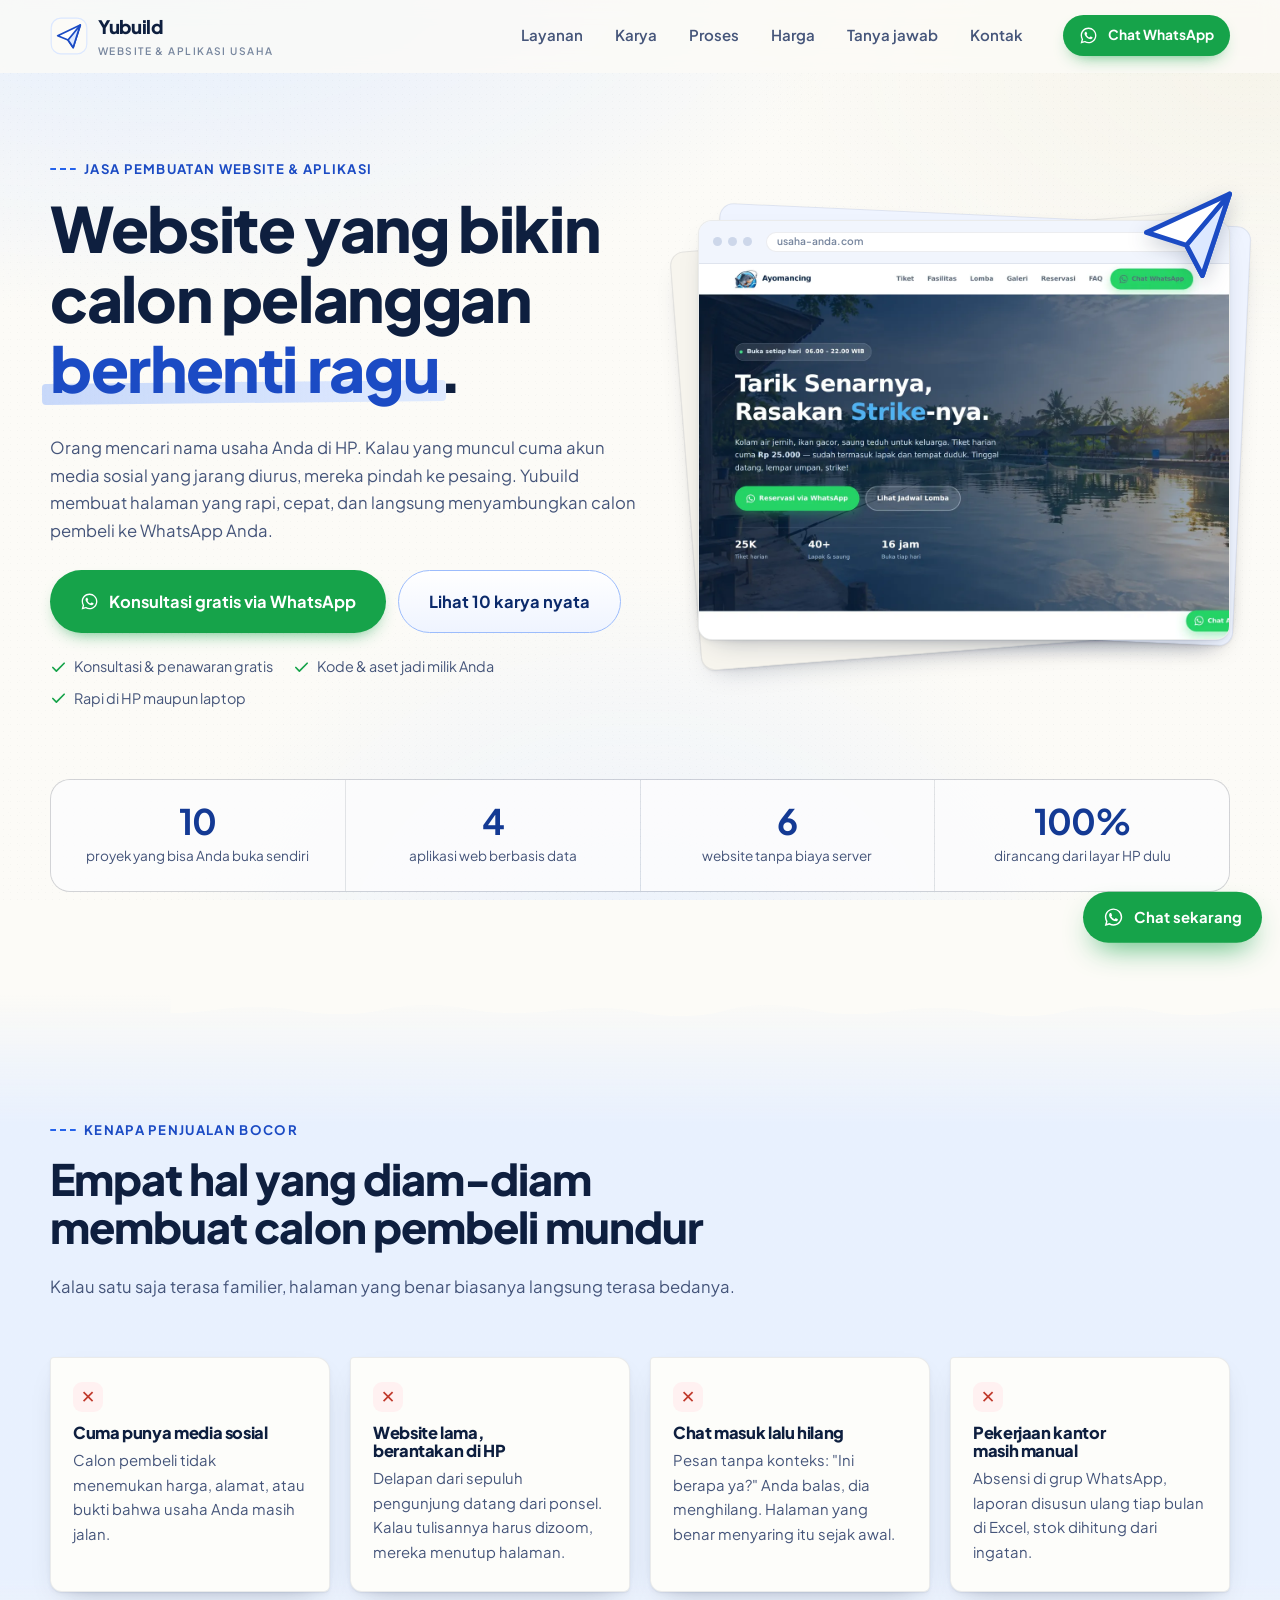
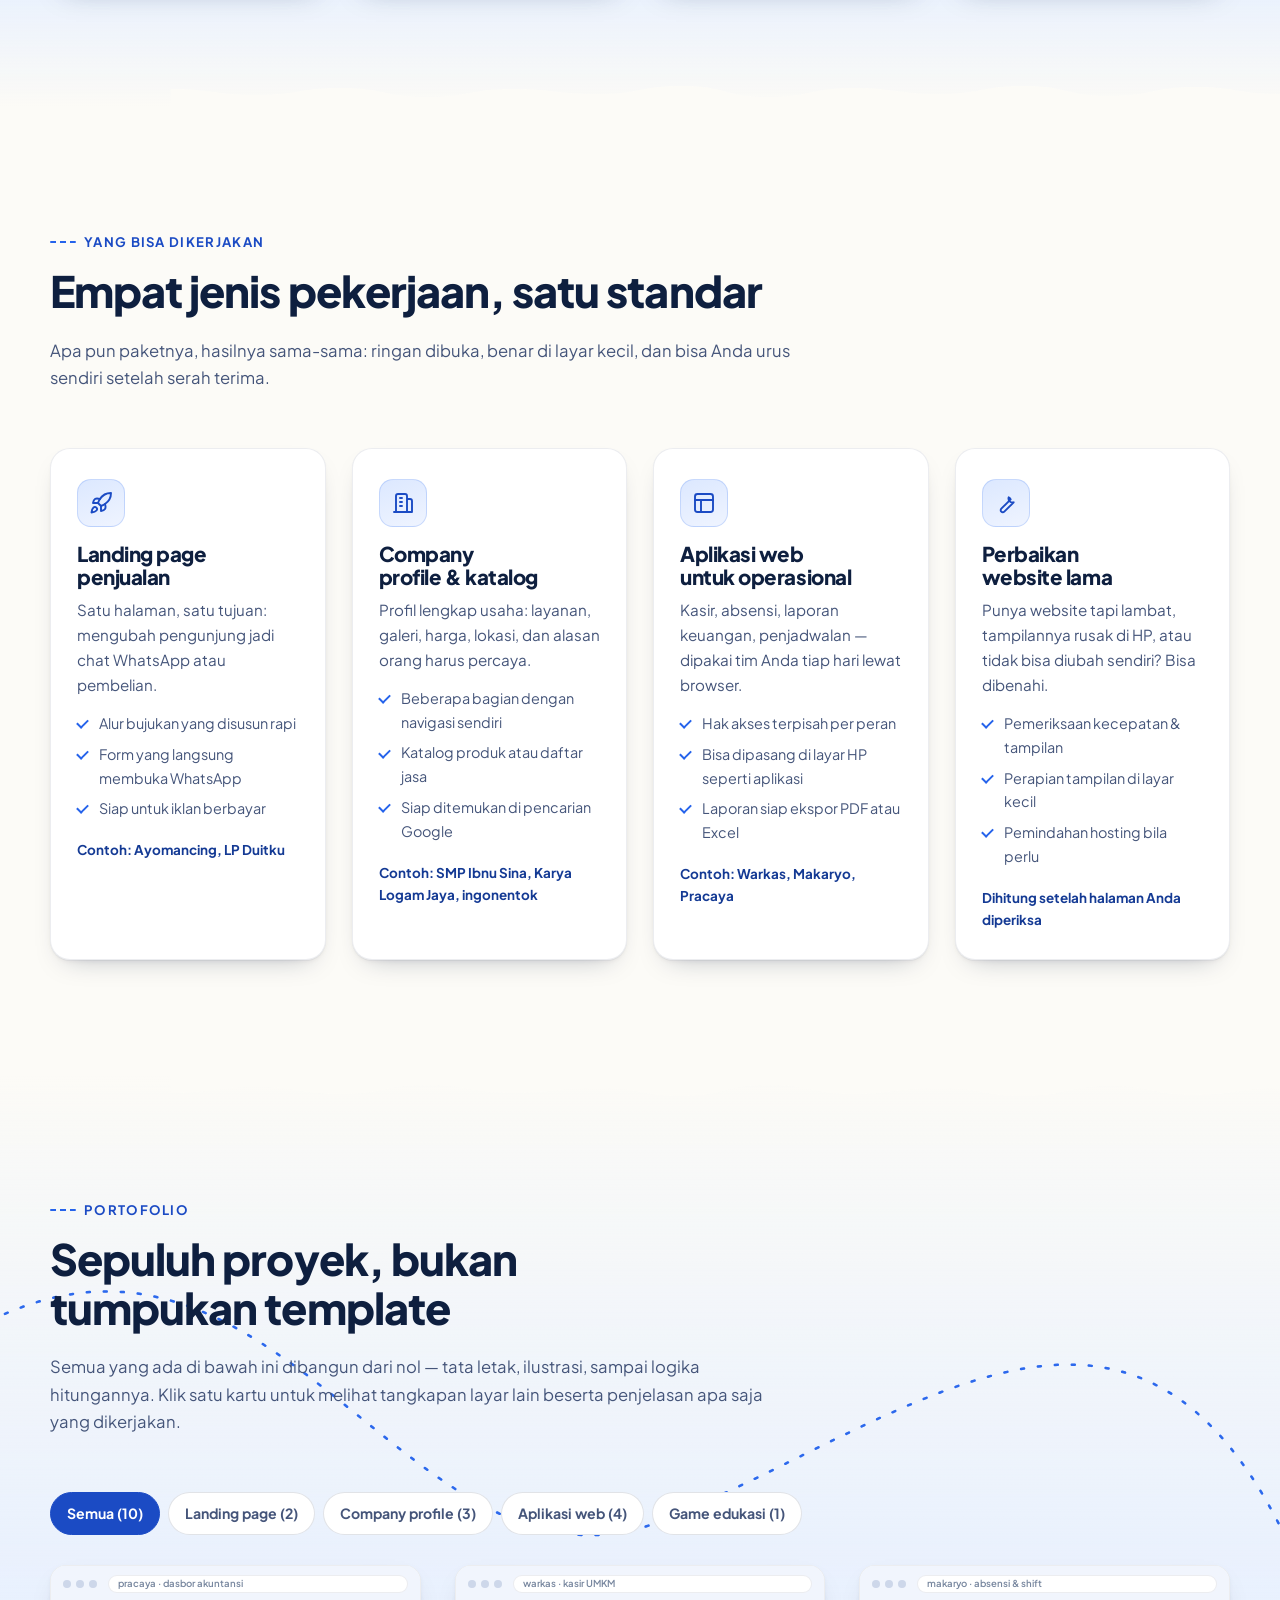
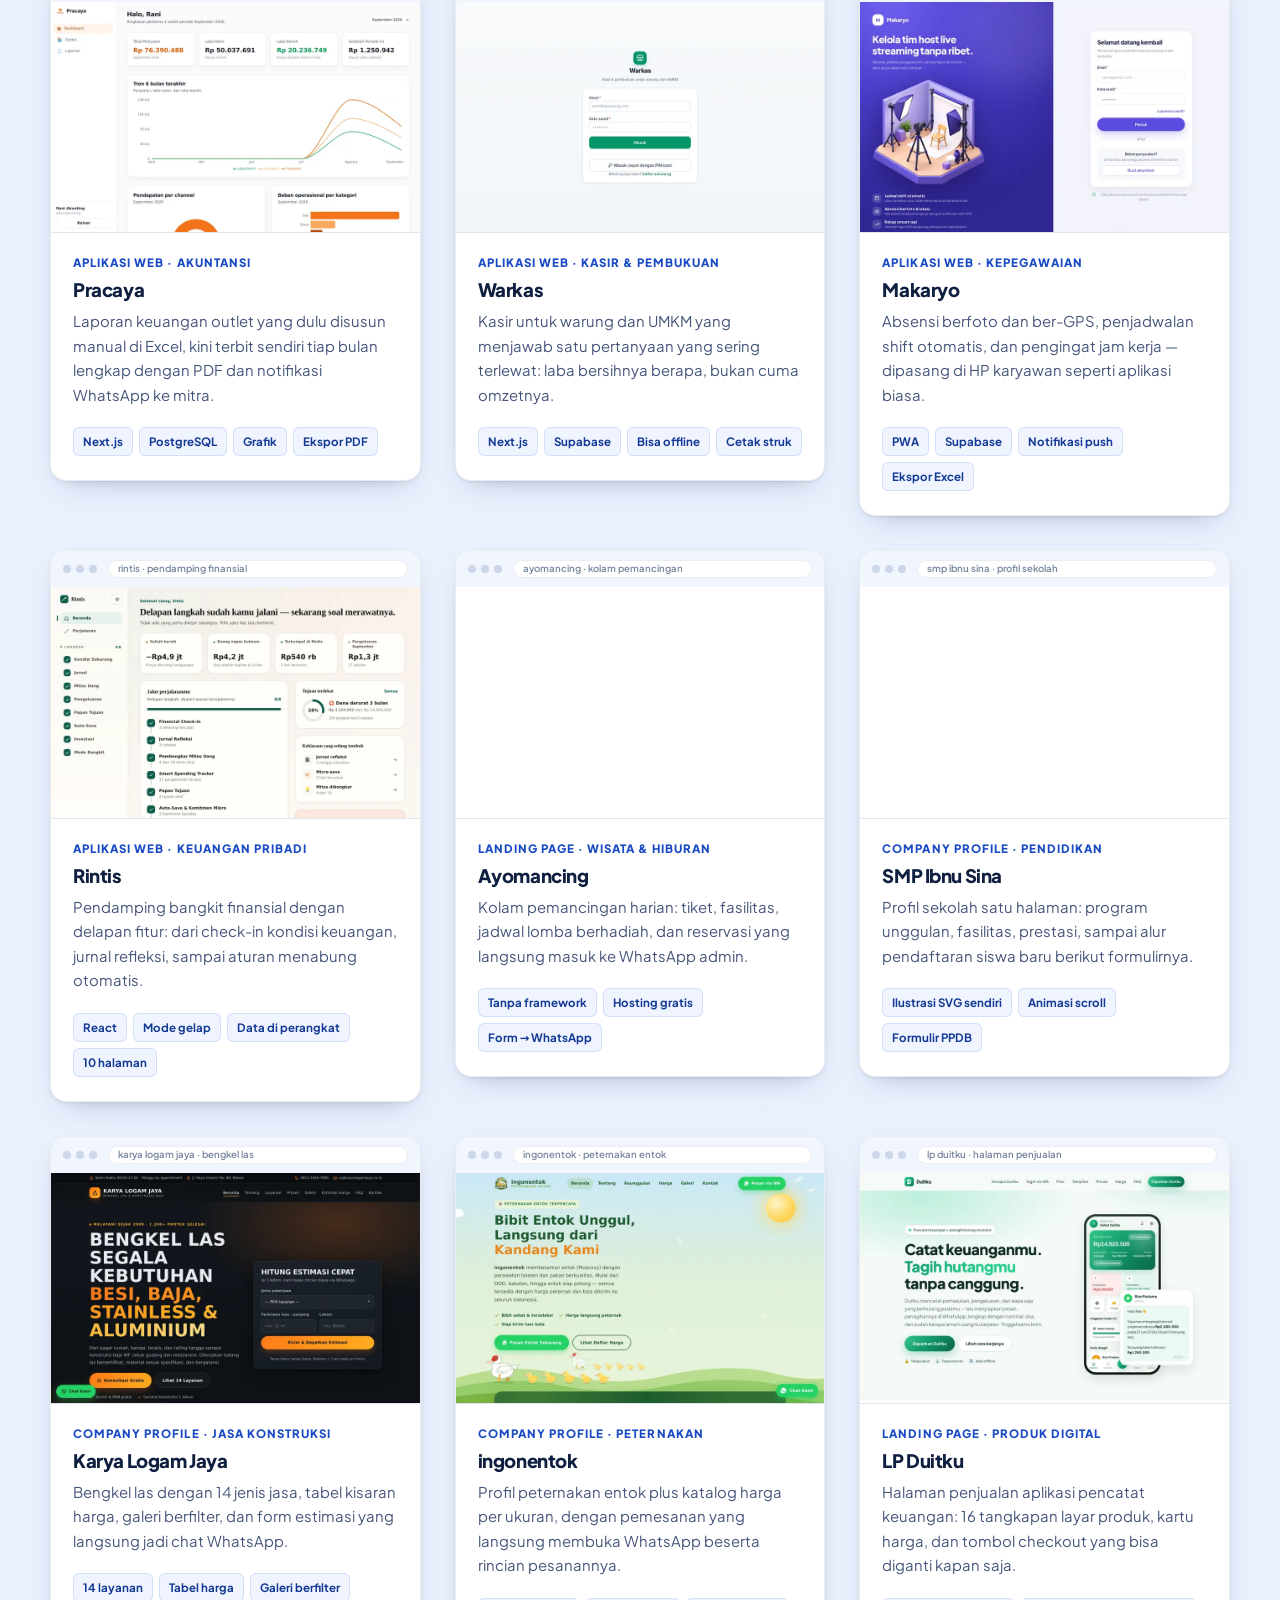
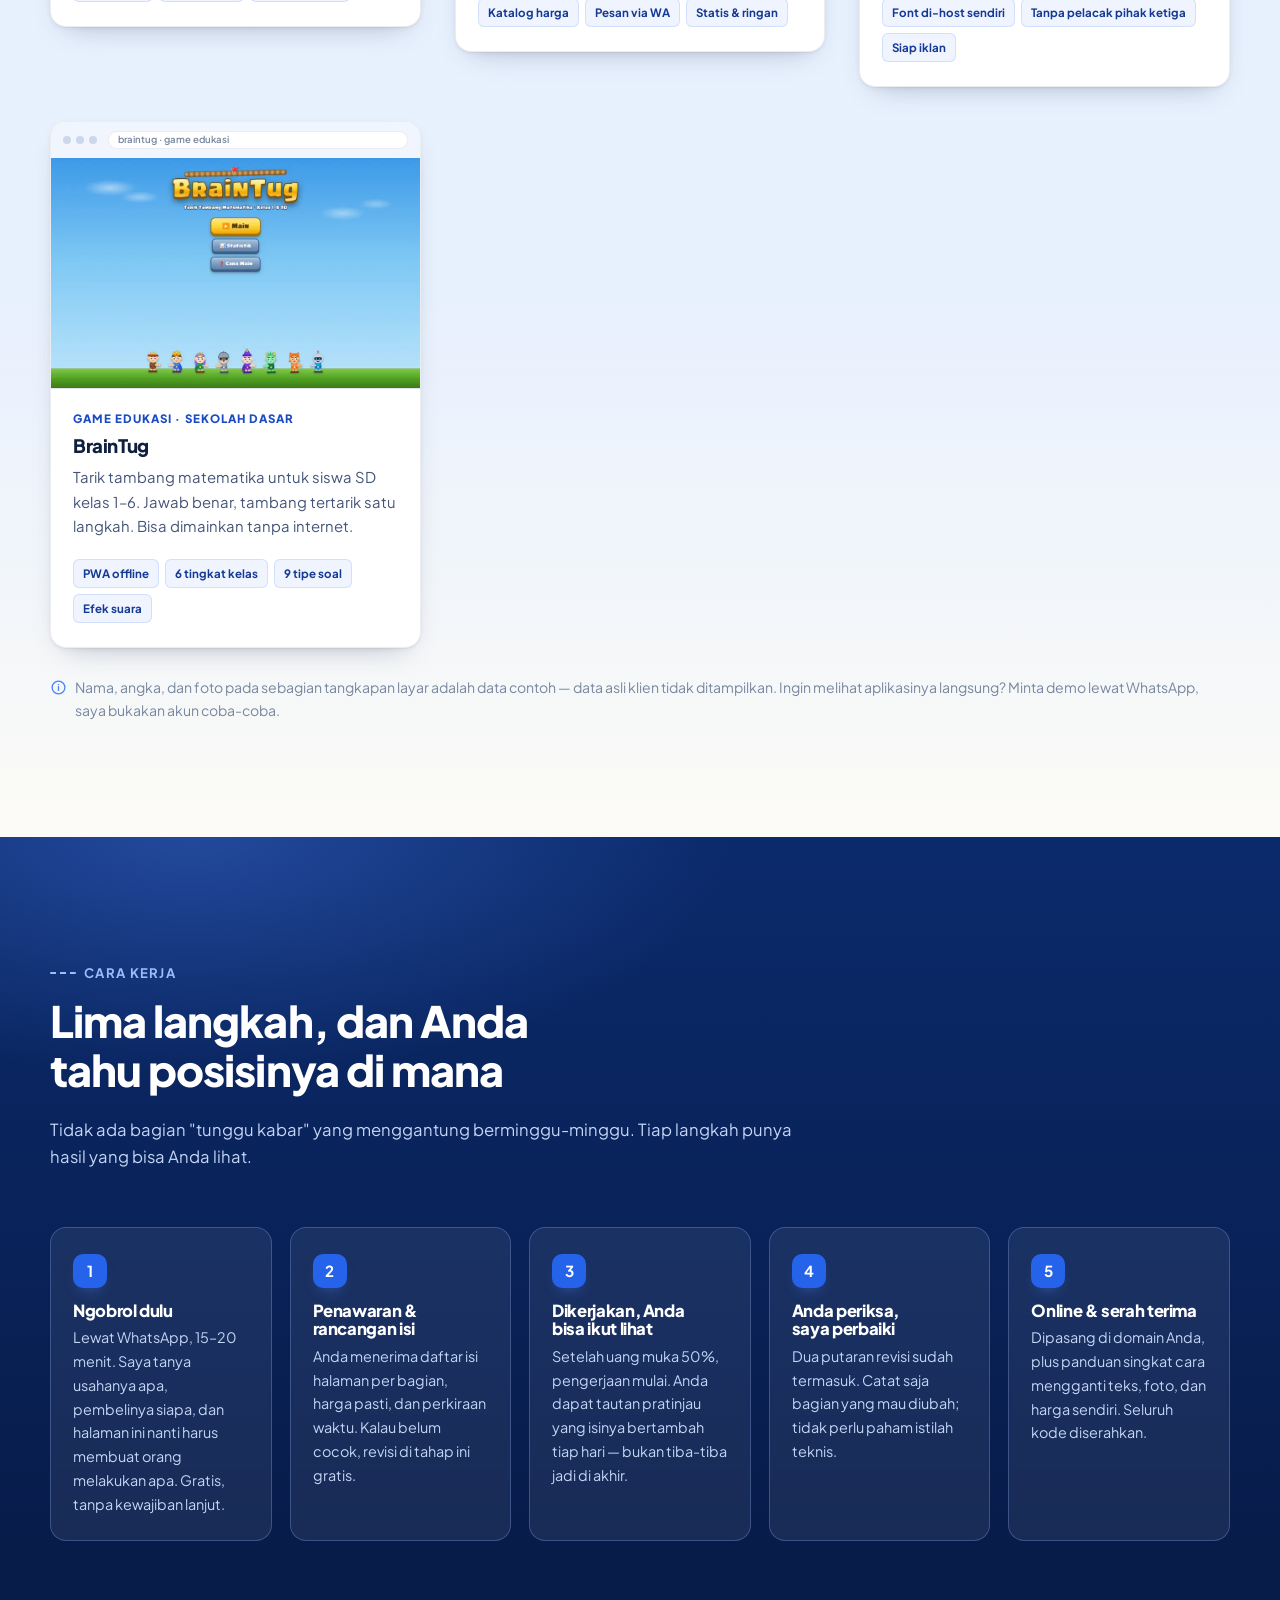
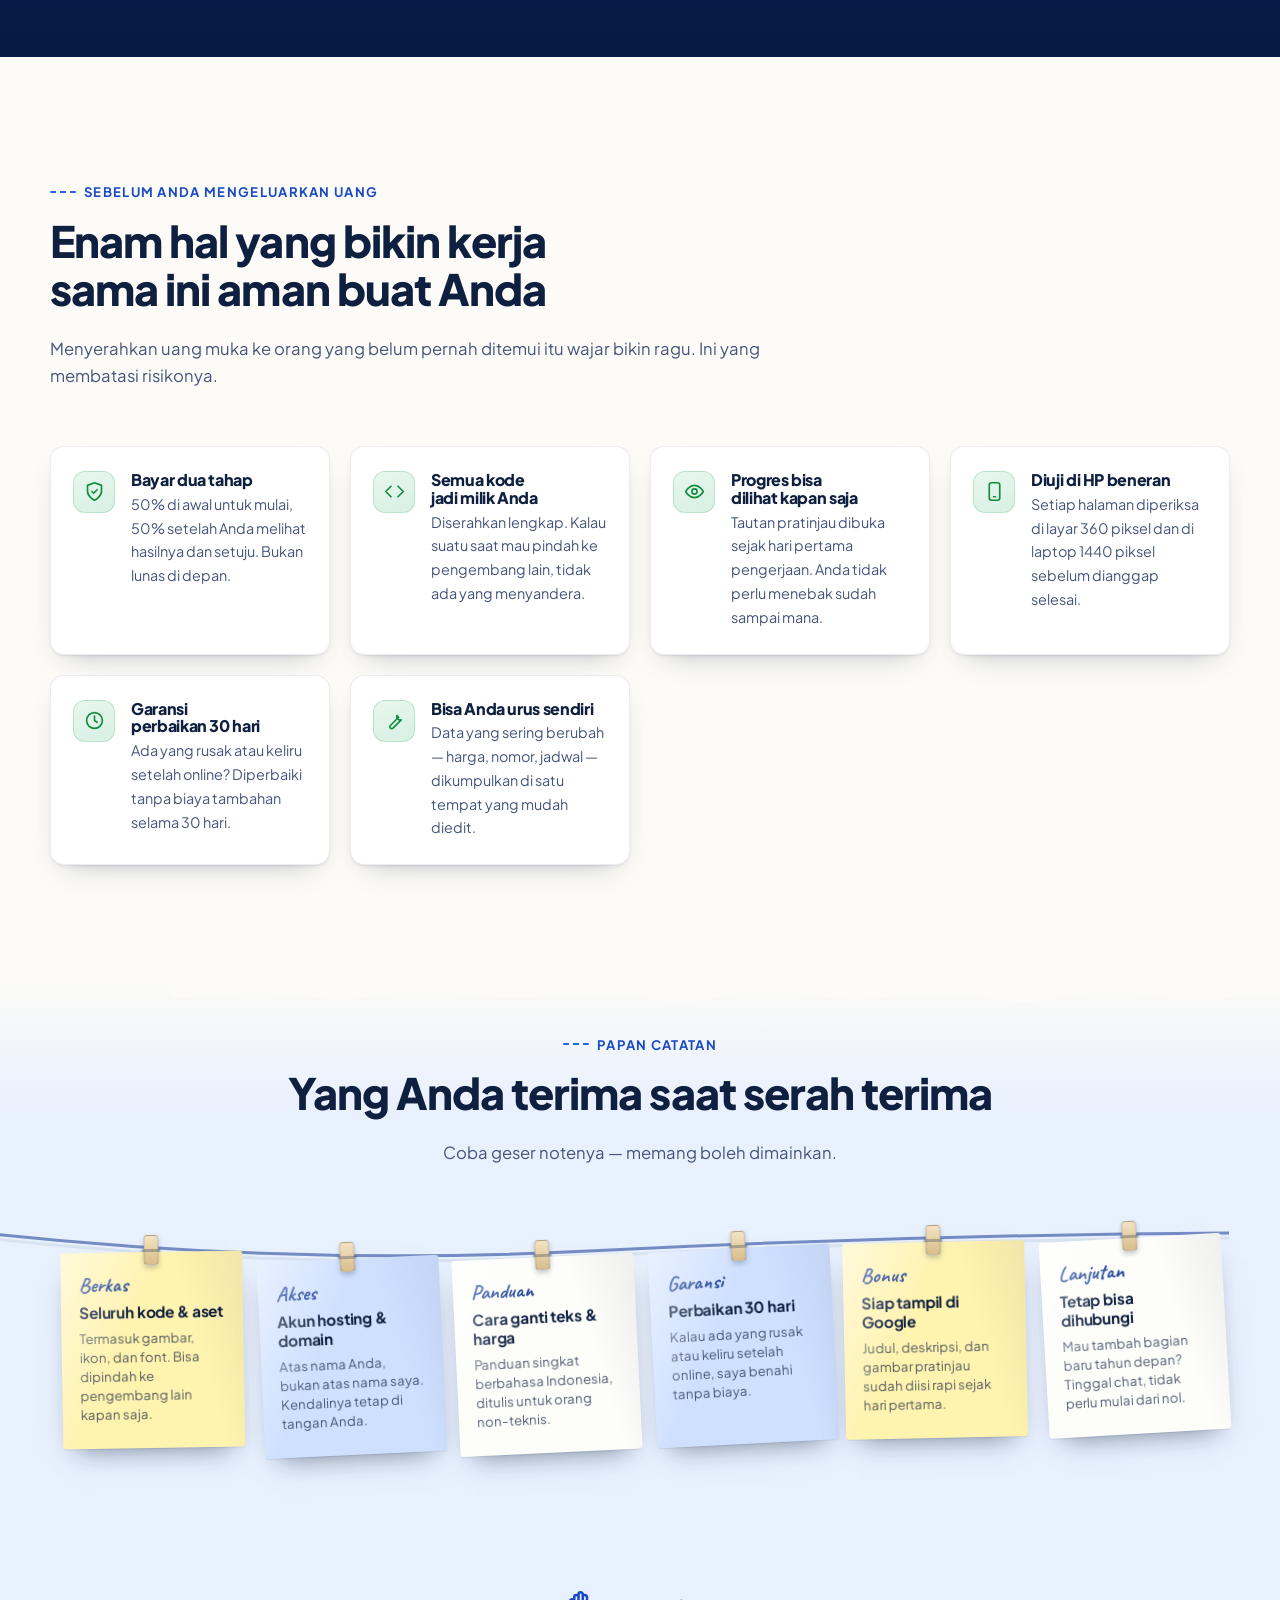
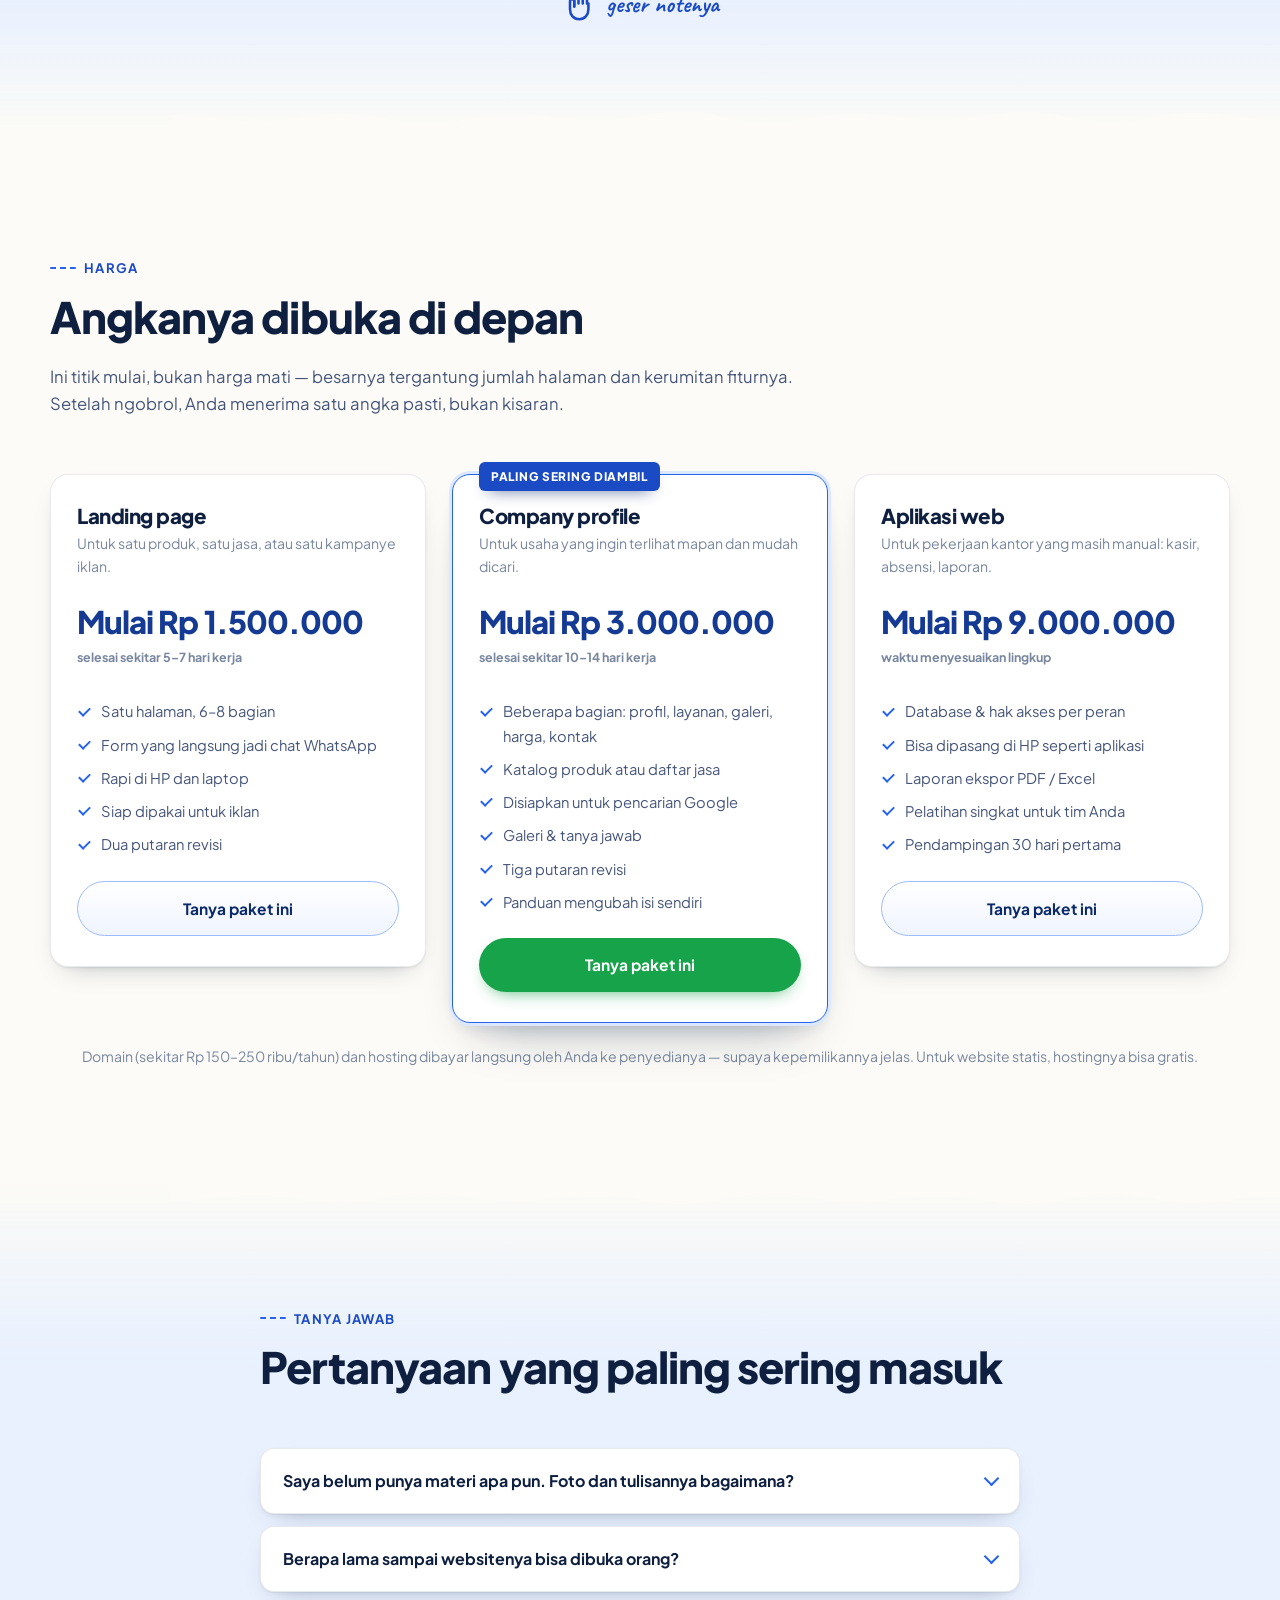
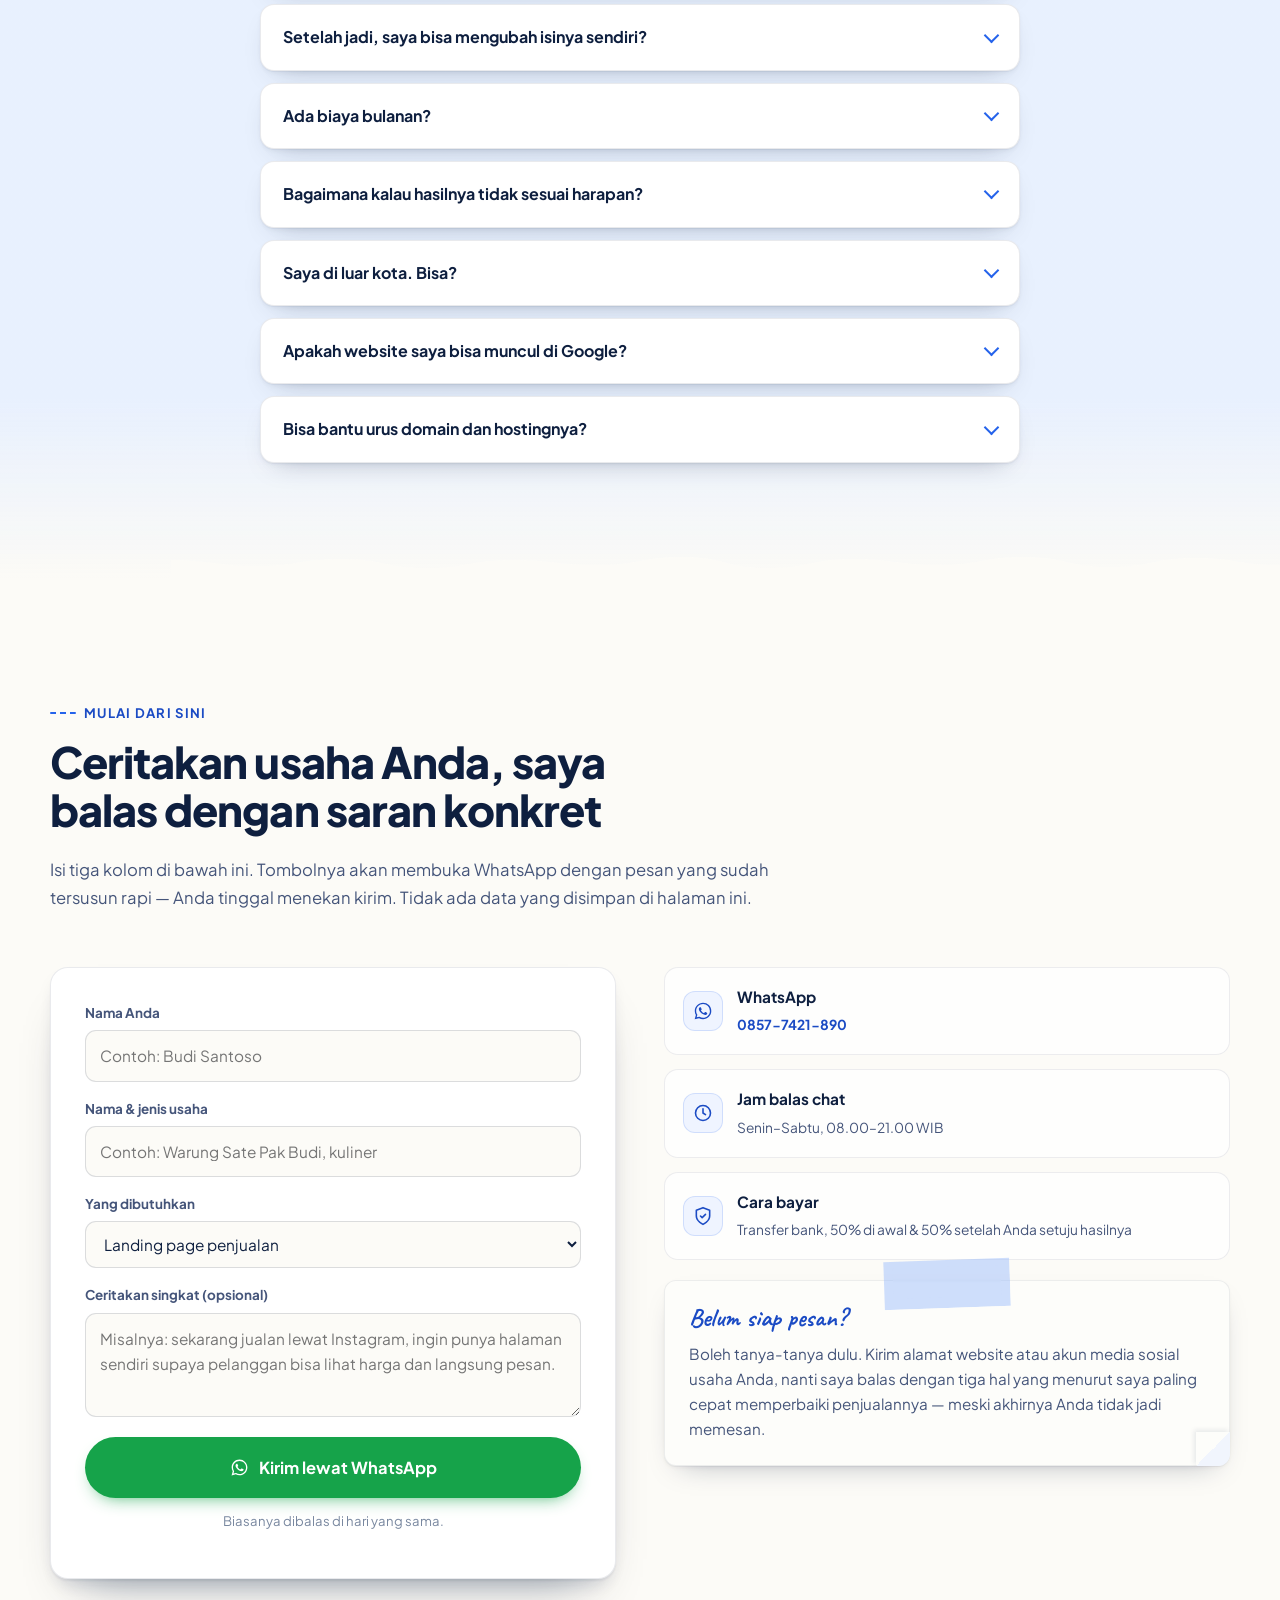
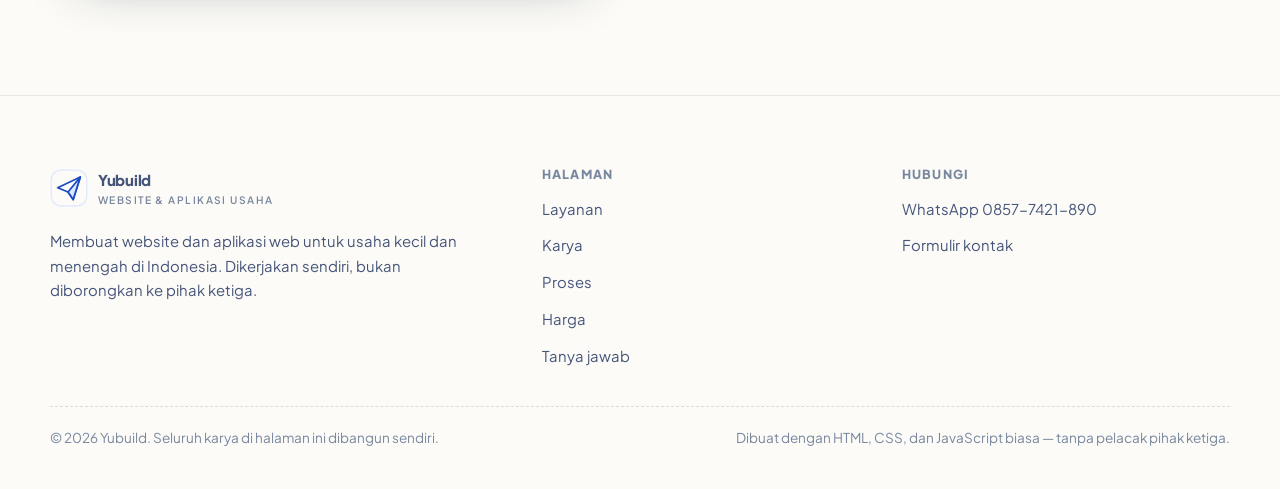
==== commit 8ffb9881: "Perbaiki papan catatan, aksesibilitas, dan lengkapi berkas publikasi Papan catatan — note saling men" ====
--- a/index.html
+++ b/index.html
@@ -9,6 +9,7 @@
 <link rel="canonical" href="https://yubuild.id/">
 <link rel="icon" href="assets/img/favicon.svg" type="image/svg+xml">
 <link rel="apple-touch-icon" href="assets/img/favicon.svg">
+<link rel="manifest" href="site.webmanifest">
 
 <meta property="og:type" content="website">
 <meta property="og:locale" content="id_ID">
@@ -37,6 +38,9 @@
 </script>
 </head>
 <body>
+
+<!-- Pintasan papan ketik: tombol pertama yang ditemui pengguna Tab -->
+<a class="skip-link" href="#top">Lewati ke konten utama</a>
 
 <!-- Sprite ikon: dipakai ulang lewat <use href="#i-..."> -->
 <svg width="0" height="0" style="position:absolute" aria-hidden="true" focusable="false">
@@ -814,7 +818,7 @@
           <span>Judul, deskripsi, dan gambar pratinjau sudah diisi rapi sejak hari pertama.</span>
         </div>
       </li>
-      <li class="note" data-x="94">
+      <li class="note" data-x="95">
         <div class="note-paper">
           <span class="pin-label">Lanjutan</span>
           <b>Tetap bisa dihubungi</b>
@@ -968,7 +972,9 @@
       <form class="form-paper" id="waForm" novalidate>
         <div class="field">
           <label for="f-nama">Nama Anda</label>
-          <input id="f-nama" name="nama" type="text" autocomplete="name" placeholder="Contoh: Budi Santoso" required>
+          <input id="f-nama" name="nama" type="text" autocomplete="name" placeholder="Contoh: Budi Santoso"
+                 required aria-describedby="f-nama-error">
+          <p class="field-error" id="f-nama-error" role="alert" hidden>Mohon isi nama Anda dulu.</p>
         </div>
         <div class="field">
           <label for="f-usaha">Nama &amp; jenis usaha</label>
@@ -992,6 +998,14 @@
           <svg aria-hidden="true"><use href="#i-wa"/></svg> Kirim lewat WhatsApp
         </button>
         <p class="form-hint">Biasanya dibalas di hari yang sama.</p>
+
+        <noscript>
+          <p class="form-hint form-noscript">
+            JavaScript sedang tidak aktif, jadi tombol di atas belum bisa menyusun pesan
+            otomatis. Anda tetap bisa menghubungi saya langsung di
+            <a href="https://wa.me/628577421890" rel="noopener">WhatsApp 0857-7421-890</a>.
+          </p>
+        </noscript>
       </form>
 
       <div class="contact-card">
--- a/assets/css/style.css
+++ b/assets/css/style.css
@@ -122,6 +122,15 @@
 ul, ol { margin: 0; padding: 0; list-style: none; }
 
 .wrap { width: min(100% - (var(--gutter) * 2), var(--wrap)); margin-inline: auto; }
+
+/* Pintasan papan ketik — tersembunyi sampai ia menerima fokus */
+.skip-link {
+  position: absolute; left: 12px; top: -60px; z-index: 200;
+  padding: 11px 16px; border-radius: 0 0 10px 10px;
+  background: var(--blue-700); color: #fff; font-weight: 700; font-size: .92rem;
+  transition: top .18s ease-out;
+}
+.skip-link:focus-visible, .skip-link:focus { top: 0; }
 .narrow { width: min(100% - (var(--gutter) * 2), 760px); margin-inline: auto; }
 
 section { position: relative; padding: clamp(64px, 9vw, 120px) 0; }
@@ -569,7 +578,10 @@
   font-size: 1.2rem; line-height: 1; color: var(--ink);
   box-shadow: 0 6px 14px -8px rgba(14,31,63,.7);
 }
-.modal-hero { background: var(--paper-cool); border-bottom: 1px solid rgba(14,31,63,.08); }
+.modal-hero {
+  background: var(--paper-cool); border-bottom: 1px solid rgba(14,31,63,.08);
+  min-height: 200px; display: grid; place-items: center;   /* ruang sudah disiapkan sebelum gambar termuat */
+}
 .modal-hero img { width: 100%; max-height: 52vh; object-fit: contain; background: #fff; }
 .modal-body { padding: clamp(22px, 3.4vw, 36px); }
 .modal-body h3 { font-size: clamp(1.4rem, 2.6vw, 1.95rem); margin-bottom: 4px; }
@@ -792,6 +804,19 @@
   width: 100%;
 }
 .field textarea { min-height: 104px; resize: vertical; }
+.field input.is-invalid, .field select.is-invalid, .field textarea.is-invalid {
+  border-color: #c0392b;
+  background: #fff7f6;
+}
+.field-error {
+  margin: 0; font-size: .82rem; font-weight: 600; color: #c0392b;
+}
+.form-noscript {
+  margin-top: 14px; padding: 12px 14px;
+  background: #fff7e8; border: 1px solid rgba(180,120,20,.28); border-radius: 10px;
+  color: var(--ink-soft);
+}
+.form-noscript a { font-weight: 700; color: var(--blue-700); }
 .field input:focus, .field select:focus, .field textarea:focus {
   outline: none; border-color: var(--blue-600); box-shadow: 0 0 0 4px var(--blue-100);
 }
@@ -871,16 +896,18 @@
   .hero-plane { width: 60px; top: auto; bottom: -24px; right: auto; left: -8px; }
 }
 
-/* Papan catatan di layar kecil: talinya tetap panjang, tinggal digeser mendatar */
-@media (max-width: 760px) {
+/* Papan catatan di layar sempit: talinya tetap panjang, tinggal digeser
+   mendatar. Batasnya 1000px — di bawah itu enam note tidak lagi muat
+   berdampingan di dalam wadah, jadi kalau dipaksa muat mereka saling menimpa. */
+@media (max-width: 1000px) {
   .board-track {
     overflow-x: auto; overflow-y: visible;
     -webkit-overflow-scrolling: touch;
     scrollbar-width: none;
   }
   .board-track::-webkit-scrollbar { display: none; }
-  .board-rope { width: 900px; left: 0; }
-  .notes { width: 900px; margin-inline: 0; height: 300px; }
+  .board-rope { width: 1020px; left: 0; }
+  .notes { width: 1020px; margin-inline: 0; height: 300px; }
   .note { width: 152px; }
 }
 
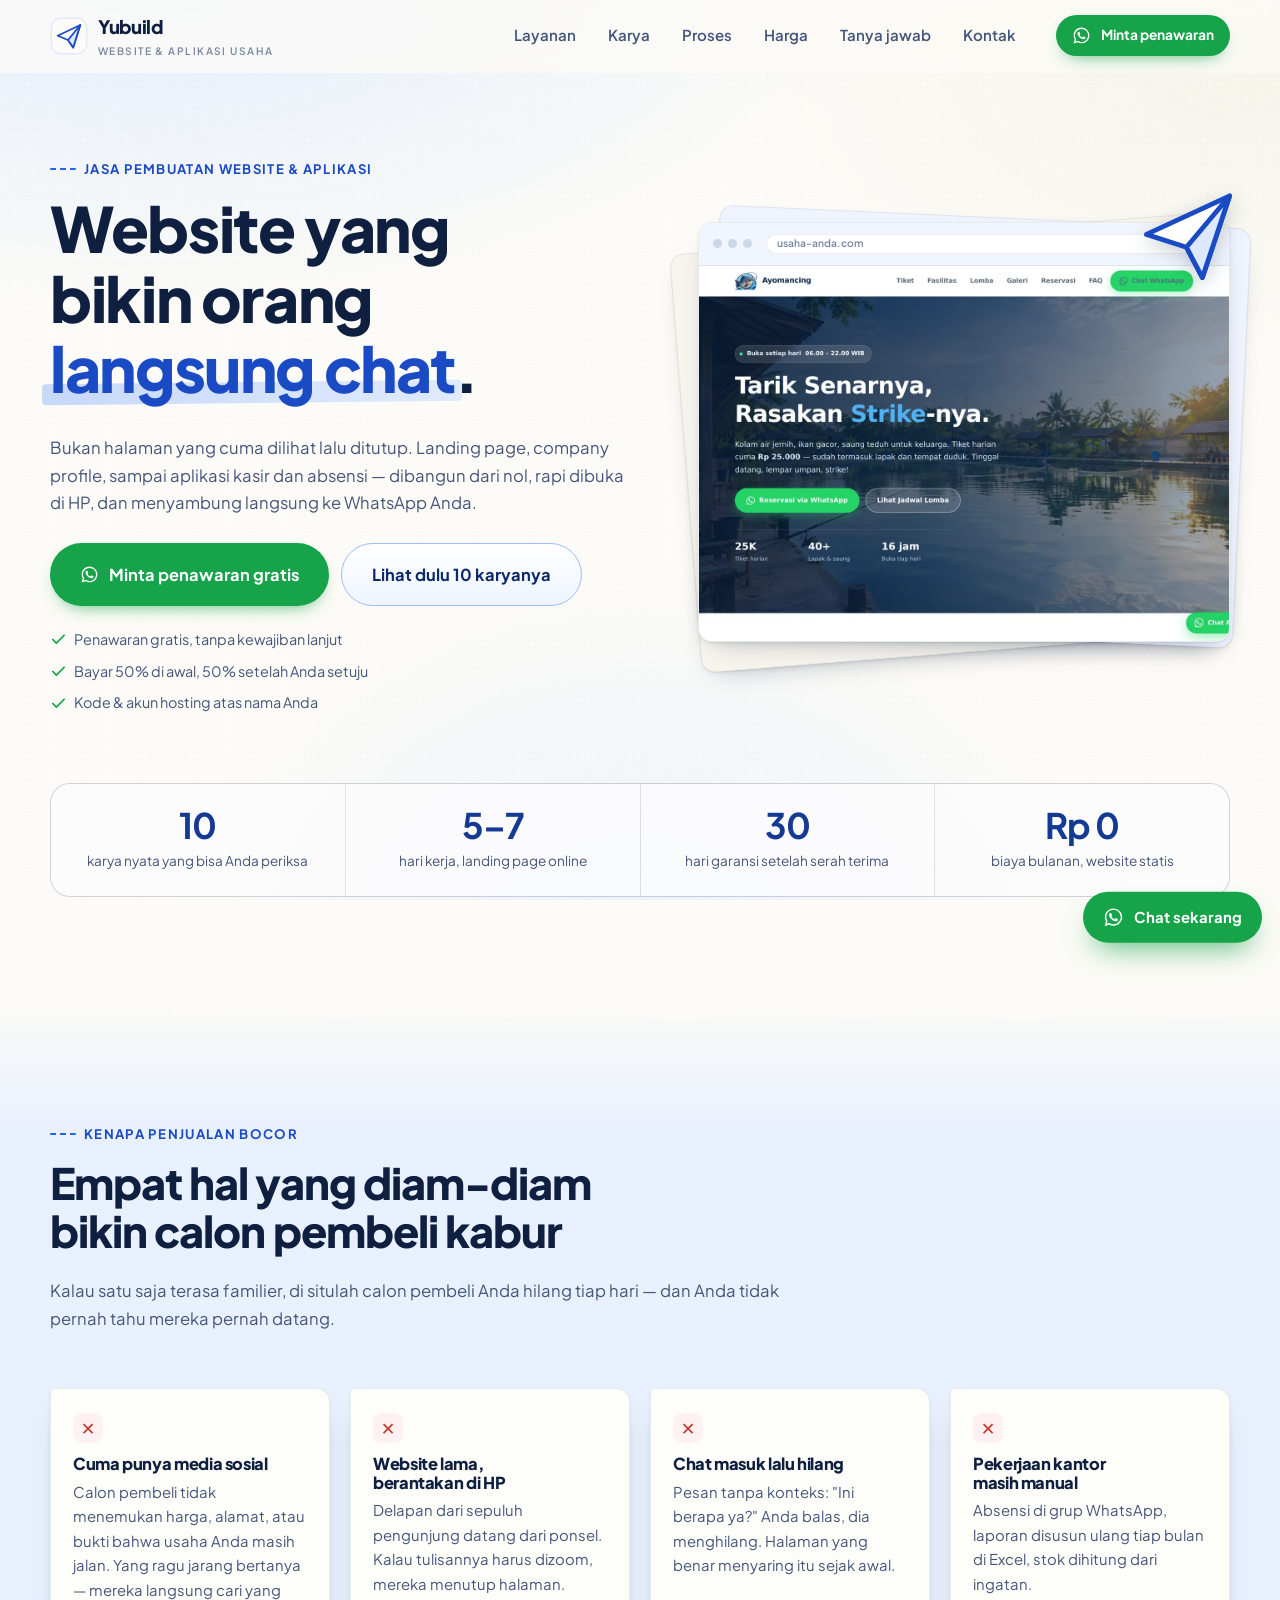
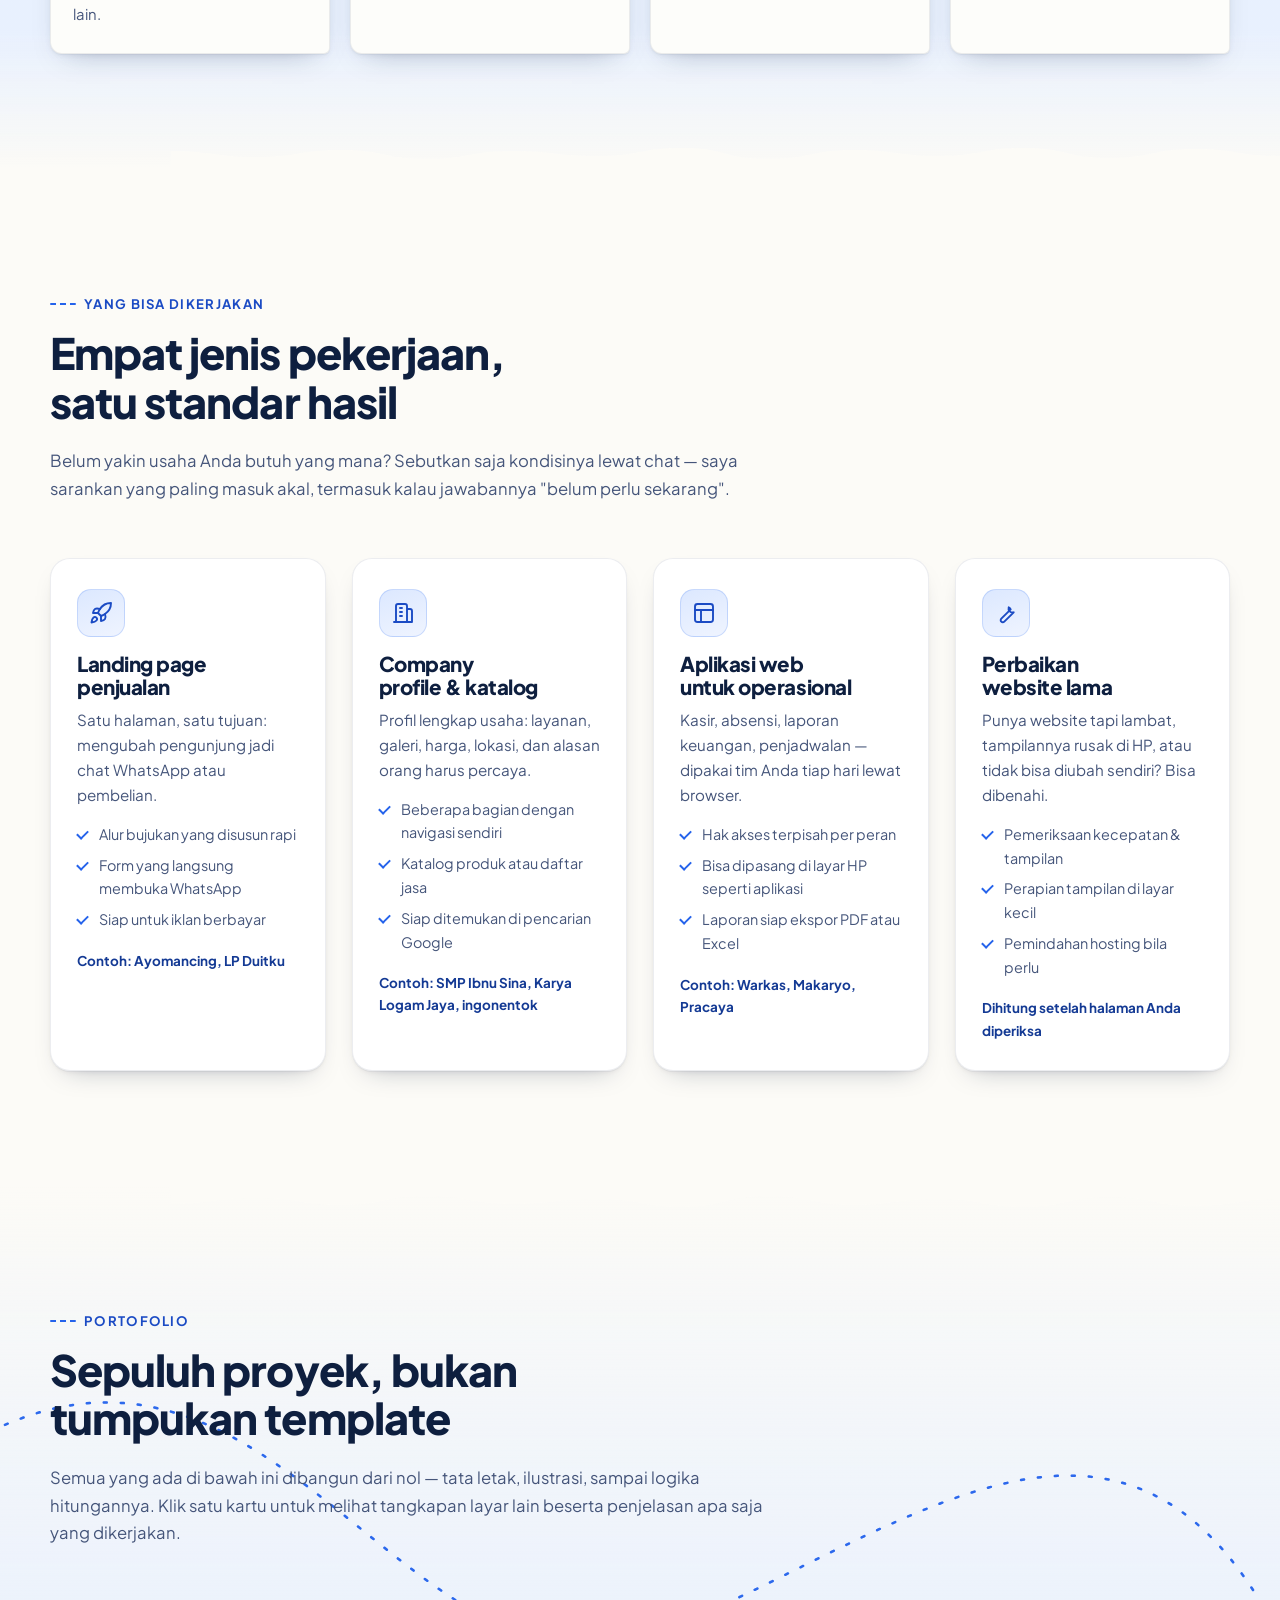
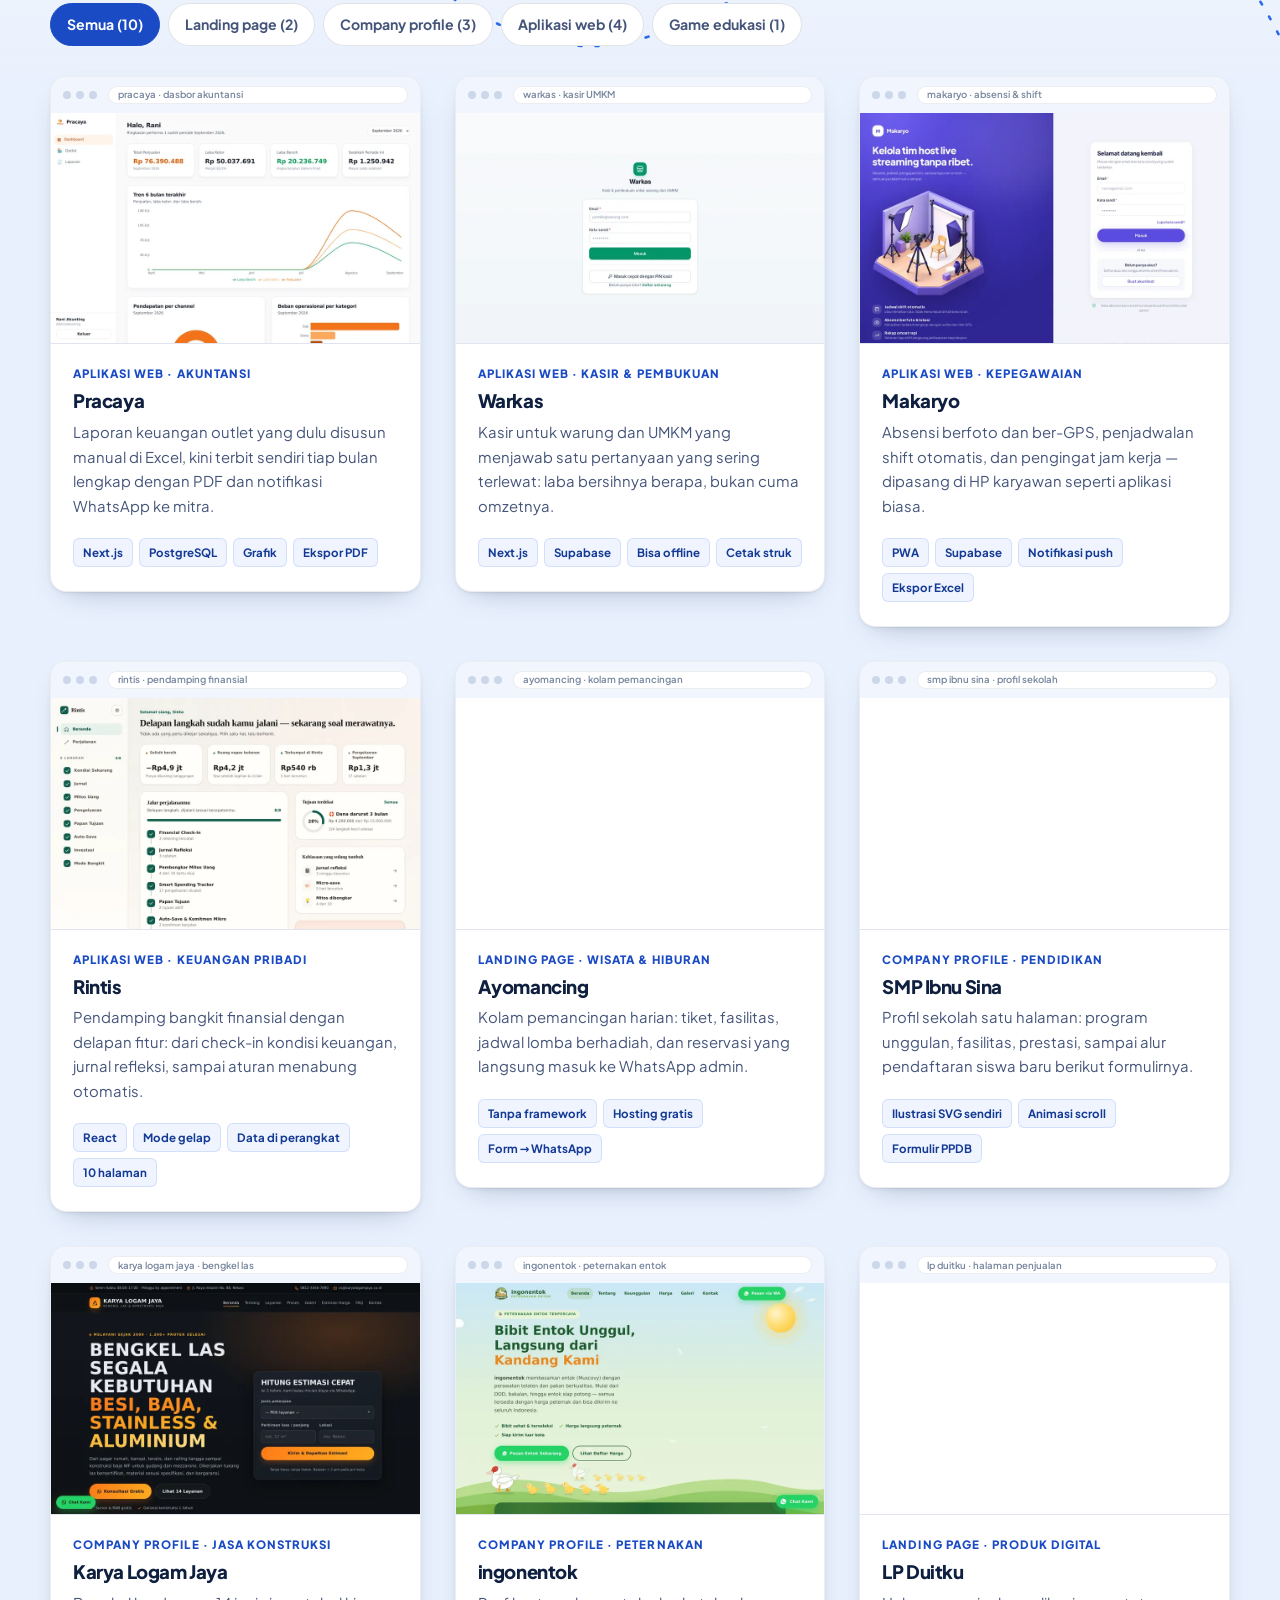
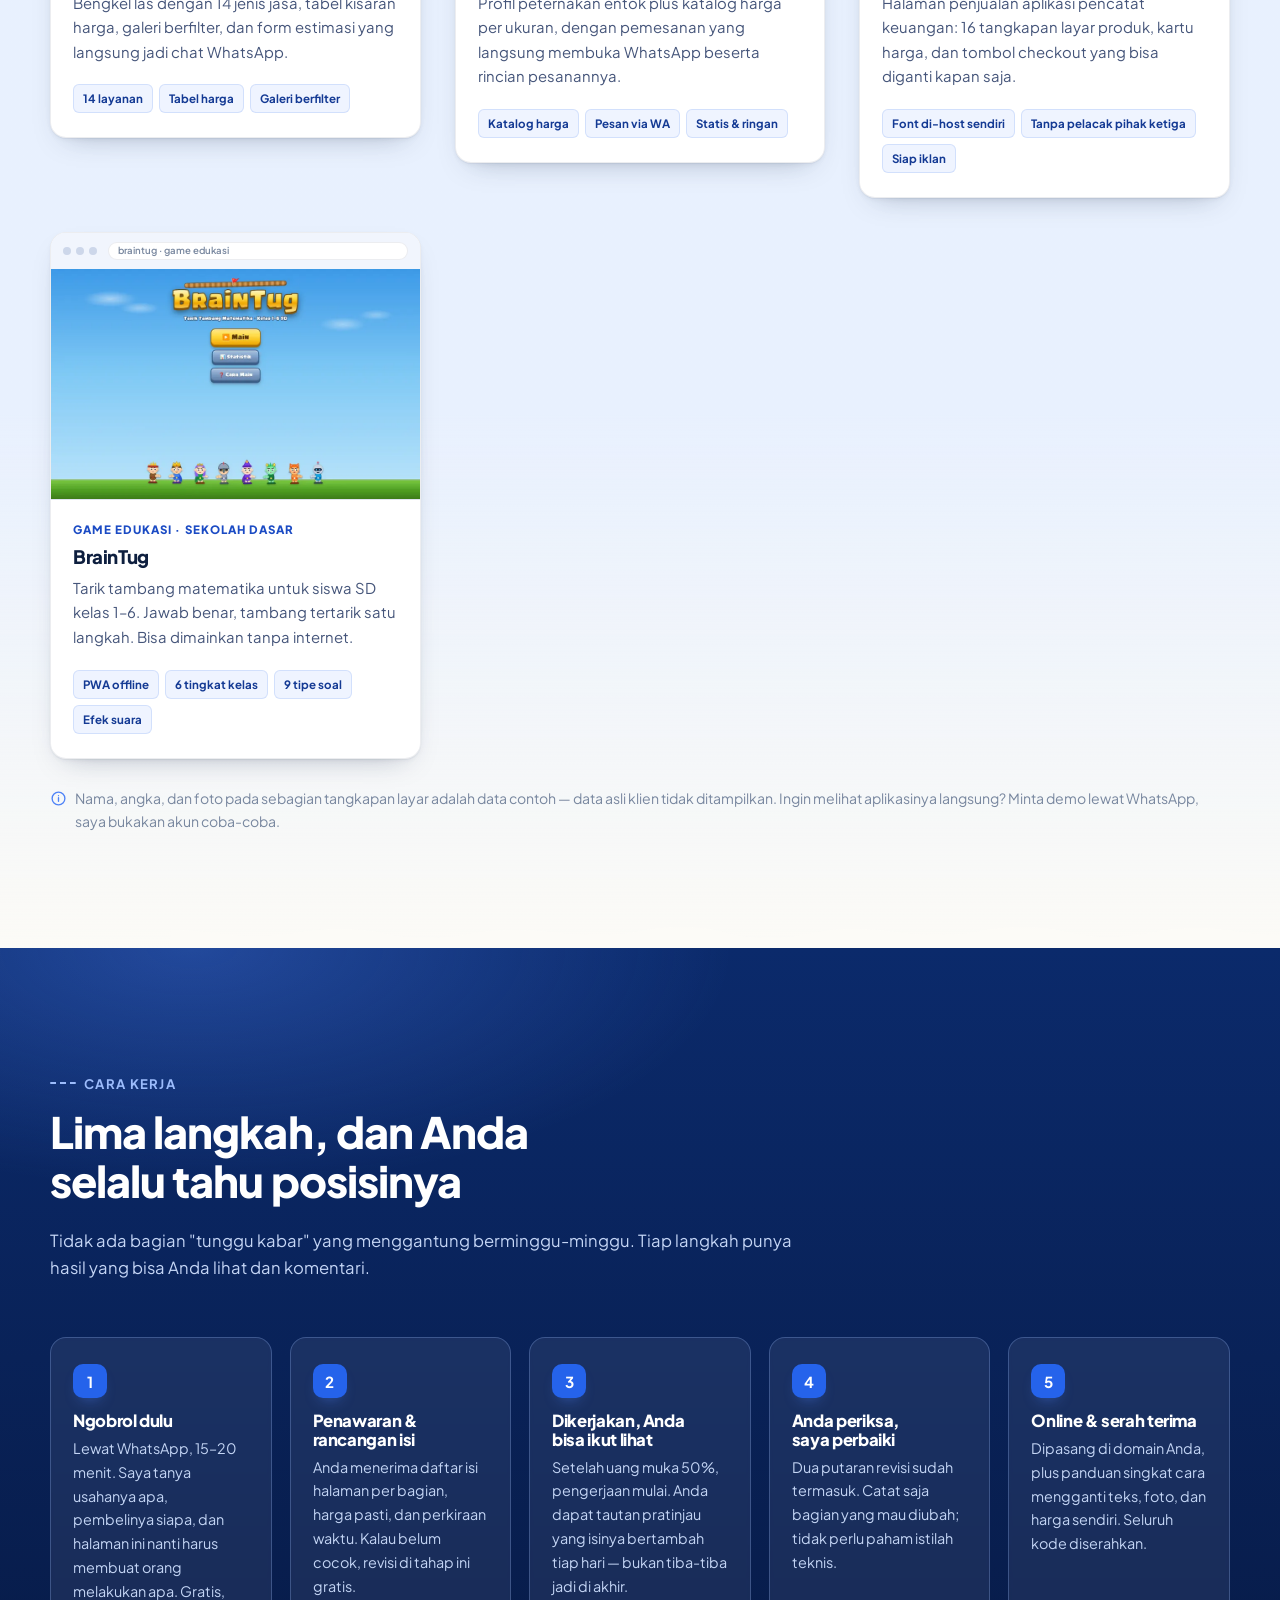
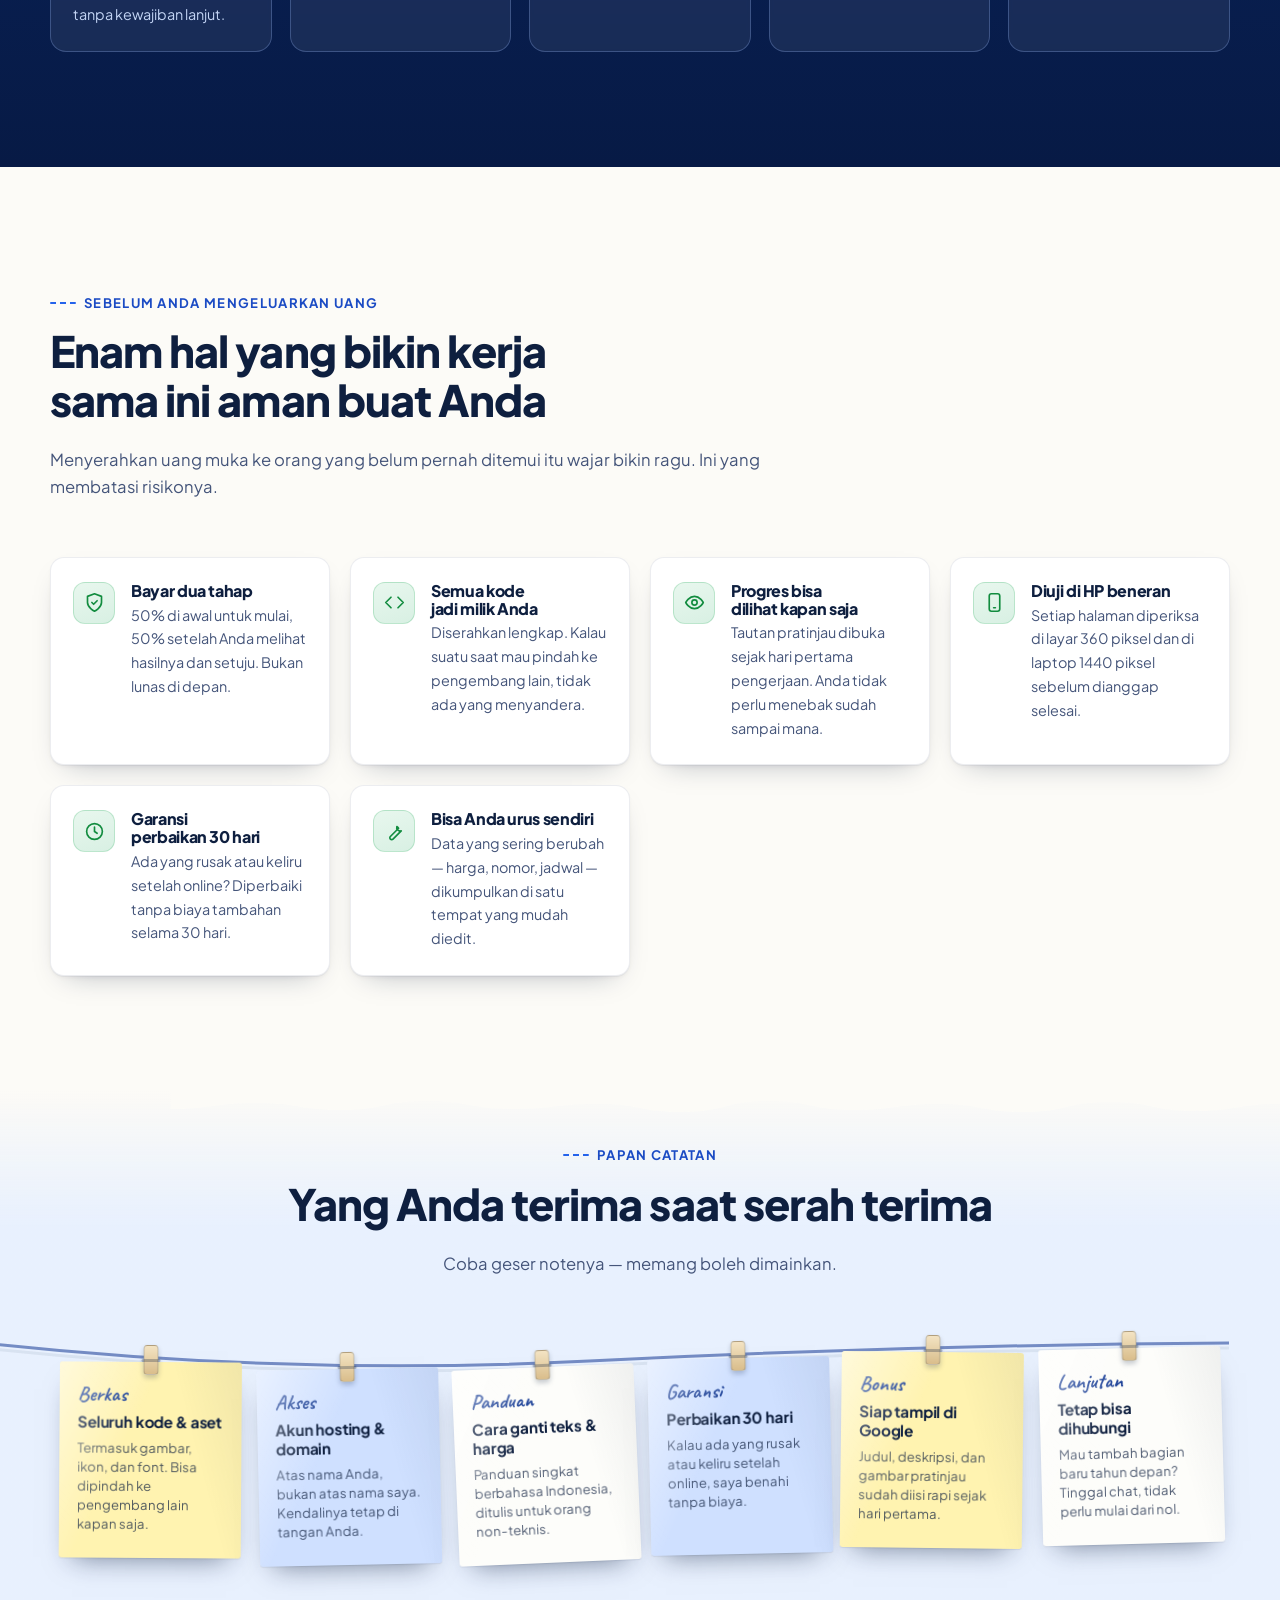
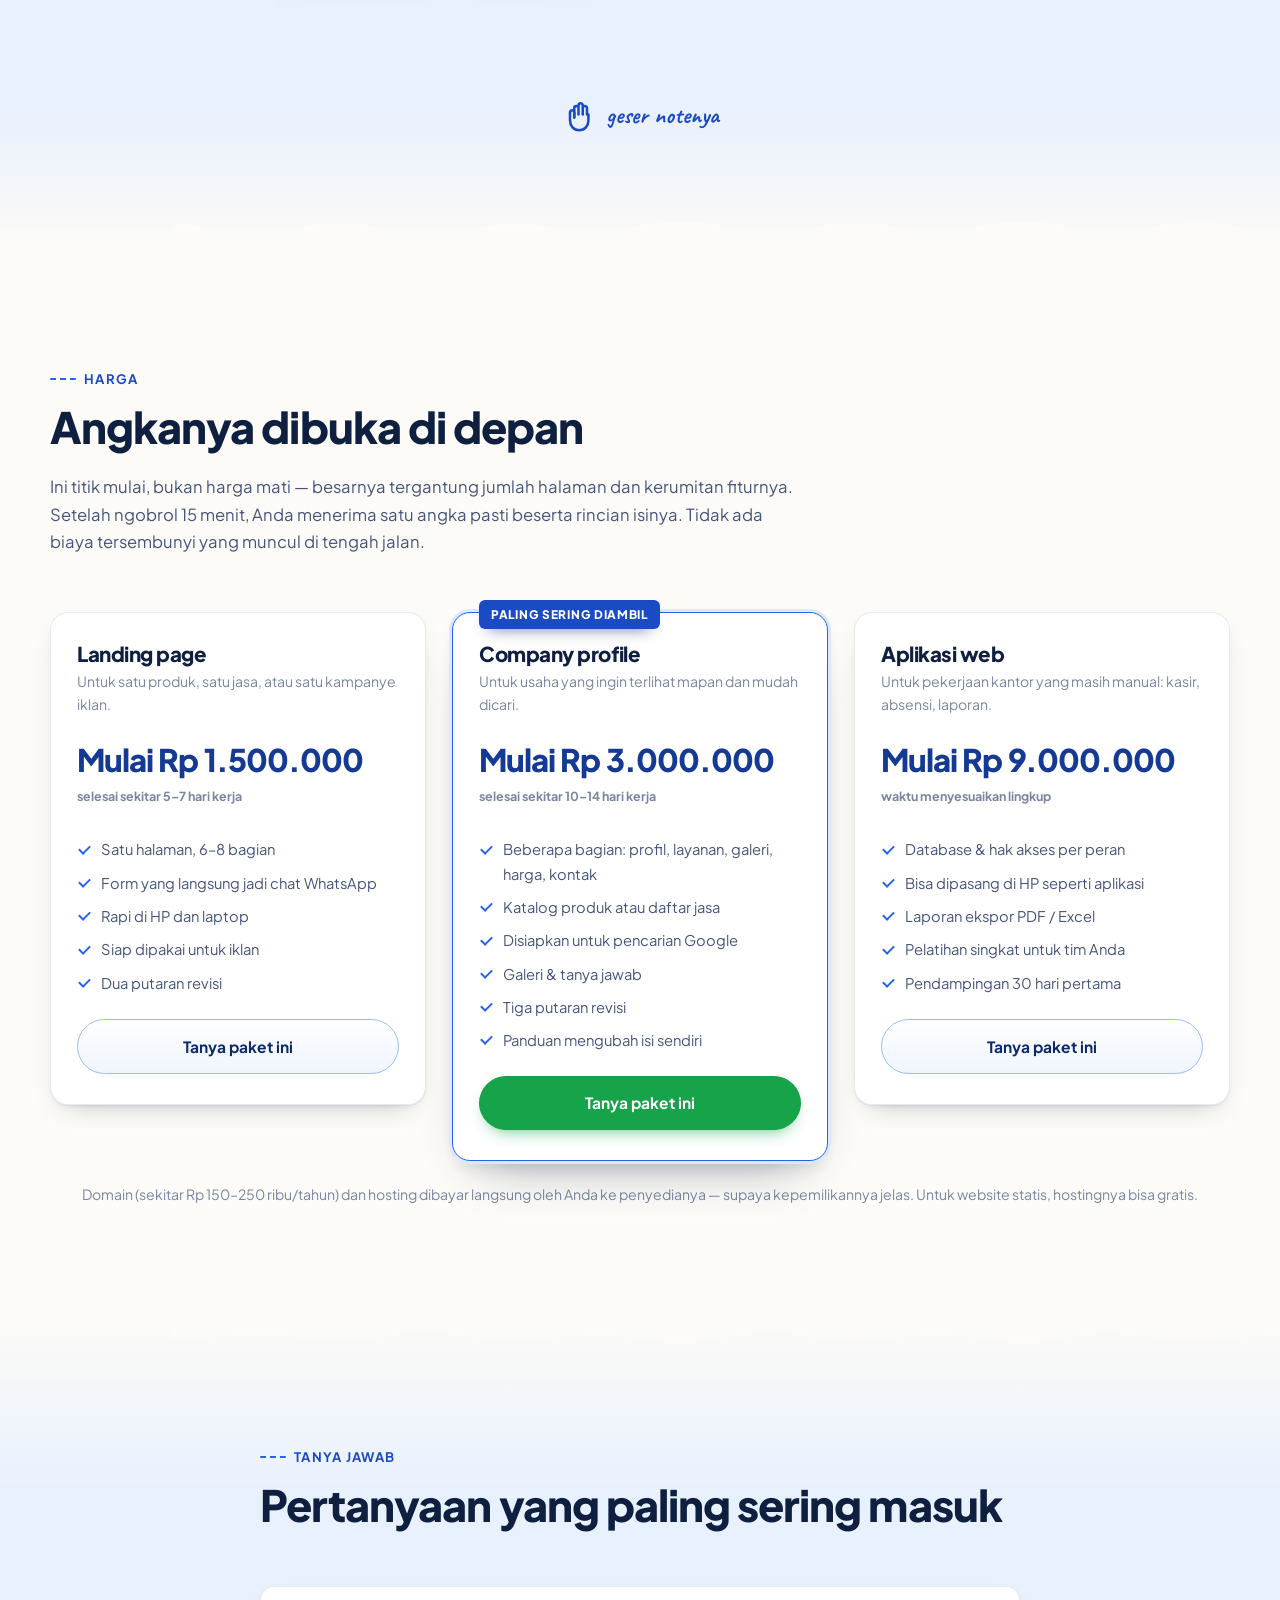
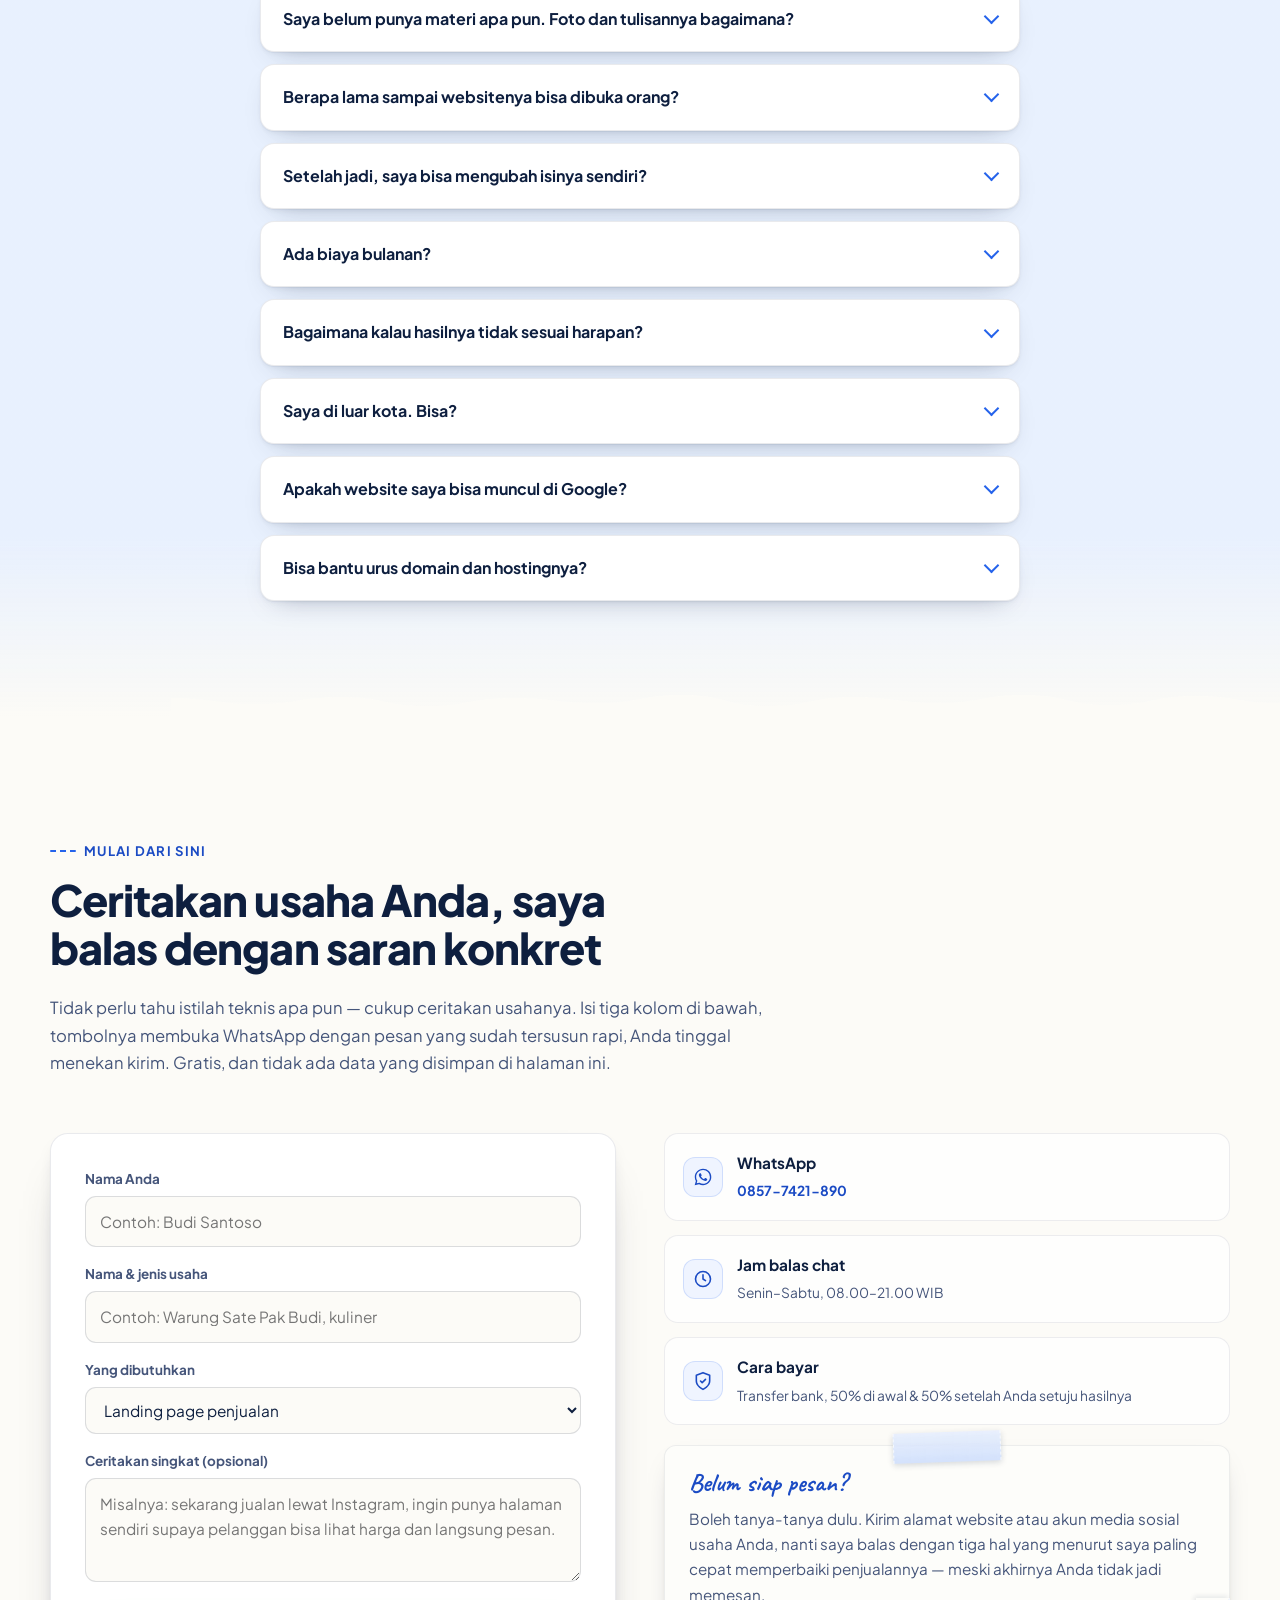
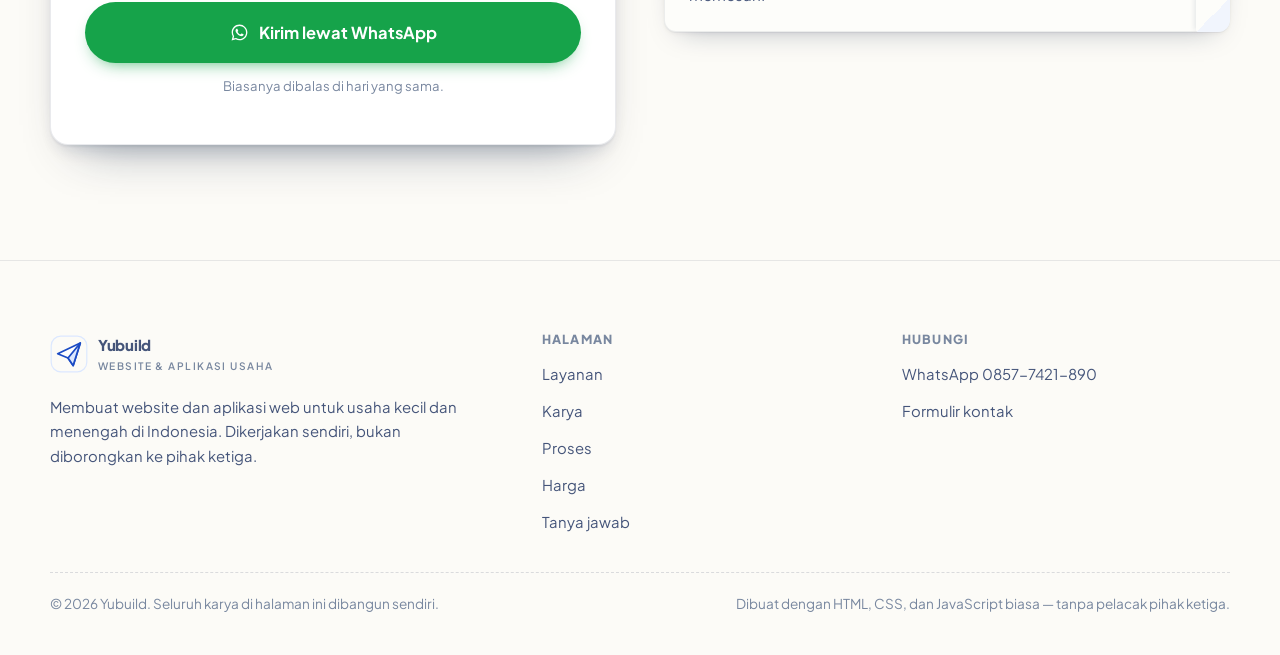
==== commit 830bdc38: "Pertajam header dan copy agar lebih mengarah ke pemesanan Copy lama benar secara isi tapi berputar d" ====
--- a/index.html
+++ b/index.html
@@ -4,7 +4,7 @@
 <meta charset="utf-8">
 <meta name="viewport" content="width=device-width, initial-scale=1">
 <title>Yubuild — Jasa Pembuatan Website & Aplikasi untuk Usaha Kecil</title>
-<meta name="description" content="Yubuild membuat landing page, company profile, dan aplikasi web untuk usaha kecil di Indonesia. Ringan dibuka di HP, terhubung langsung ke WhatsApp, kode jadi milik Anda. Lihat 10 karya nyata beserta tangkapan layarnya.">
+<meta name="description" content="Jasa pembuatan landing page, company profile, dan aplikasi web untuk usaha kecil di Indonesia. Ringan dibuka di HP, menyambung langsung ke WhatsApp, kode dan akun atas nama Anda. Lihat 10 karya nyata, lalu minta penawaran gratis.">
 <meta name="theme-color" content="#1b4bc4">
 <link rel="canonical" href="https://yubuild.id/">
 <link rel="icon" href="assets/img/favicon.svg" type="image/svg+xml">
@@ -14,8 +14,8 @@
 <meta property="og:type" content="website">
 <meta property="og:locale" content="id_ID">
 <meta property="og:site_name" content="Yubuild">
-<meta property="og:title" content="Yubuild — Website & aplikasi yang bikin usaha Anda terlihat serius">
-<meta property="og:description" content="Landing page, company profile, sampai aplikasi kasir dan absensi. 10 karya nyata, semuanya bisa dilihat tangkapan layarnya.">
+<meta property="og:title" content="Website yang bikin orang langsung chat, bukan cuma lihat-lihat">
+<meta property="og:description" content="Landing page, company profile, sampai aplikasi kasir dan absensi untuk usaha kecil. 10 karya nyata beserta tangkapan layarnya — periksa dulu, baru putuskan.">
 <meta property="og:url" content="https://yubuild.id/">
 <meta property="og:image" content="https://yubuild.id/assets/img/og.png">
 <meta name="twitter:card" content="summary_large_image">
@@ -120,7 +120,7 @@
     </nav>
 
     <a class="btn btn-wa btn-sm nav-cta" data-wa href="https://wa.me/628577421890?text=Halo%20Yubuild%2C%20saya%20mau%20tanya%20soal%20pembuatan%20website.">
-      <svg aria-hidden="true"><use href="#i-wa"/></svg> Chat WhatsApp
+      <svg aria-hidden="true"><use href="#i-wa"/></svg> Minta penawaran
     </a>
   </div>
 </header>
@@ -134,24 +134,24 @@
   <div class="wrap hero-grid">
     <div>
       <p class="eyebrow">Jasa pembuatan website &amp; aplikasi</p>
-      <h1 id="hero-title">Website yang bikin calon pelanggan <span class="mark">berhenti ragu</span>.</h1>
+      <h1 id="hero-title">Website yang bikin orang <span class="mark">langsung chat</span>.</h1>
       <p class="lead">
-        Orang mencari nama usaha Anda di HP. Kalau yang muncul cuma akun media sosial yang
-        jarang diurus, mereka pindah ke pesaing. Yubuild membuat halaman yang rapi, cepat,
-        dan langsung menyambungkan calon pembeli ke WhatsApp Anda.
+        Bukan halaman yang cuma dilihat lalu ditutup. Landing page, company profile, sampai
+        aplikasi kasir dan absensi — dibangun dari nol, rapi dibuka di HP, dan menyambung
+        langsung ke WhatsApp Anda.
       </p>
 
       <div class="hero-cta">
         <a class="btn btn-wa btn-lg" data-wa href="https://wa.me/628577421890?text=Halo%20Yubuild%2C%20saya%20mau%20konsultasi%20soal%20website%20untuk%20usaha%20saya.">
-          <svg aria-hidden="true"><use href="#i-wa"/></svg> Konsultasi gratis via WhatsApp
+          <svg aria-hidden="true"><use href="#i-wa"/></svg> Minta penawaran gratis
         </a>
-        <a class="btn btn-ghost btn-lg" href="#karya">Lihat 10 karya nyata</a>
+        <a class="btn btn-ghost btn-lg" href="#karya">Lihat dulu 10 karyanya</a>
       </div>
 
       <ul class="hero-assure">
-        <li><svg aria-hidden="true"><use href="#i-check"/></svg> Konsultasi &amp; penawaran gratis</li>
-        <li><svg aria-hidden="true"><use href="#i-check"/></svg> Kode &amp; aset jadi milik Anda</li>
-        <li><svg aria-hidden="true"><use href="#i-check"/></svg> Rapi di HP maupun laptop</li>
+        <li><svg aria-hidden="true"><use href="#i-check"/></svg> Penawaran gratis, tanpa kewajiban lanjut</li>
+        <li><svg aria-hidden="true"><use href="#i-check"/></svg> Bayar 50% di awal, 50% setelah Anda setuju</li>
+        <li><svg aria-hidden="true"><use href="#i-check"/></svg> Kode &amp; akun hosting atas nama Anda</li>
       </ul>
     </div>
 
@@ -170,10 +170,10 @@
 
   <div class="wrap">
     <div class="stats reveal">
-      <div><b>10</b><span>proyek yang bisa Anda buka sendiri</span></div>
-      <div><b>4</b><span>aplikasi web berbasis data</span></div>
-      <div><b>6</b><span>website tanpa biaya server</span></div>
-      <div><b>100%</b><span>dirancang dari layar HP dulu</span></div>
+      <div><b>10</b><span>karya nyata yang bisa Anda periksa</span></div>
+      <div><b>5&ndash;7</b><span>hari kerja, landing page online</span></div>
+      <div><b>30</b><span>hari garansi setelah serah terima</span></div>
+      <div><b>Rp 0</b><span>biaya bulanan, website statis</span></div>
     </div>
   </div>
 </section>
@@ -186,15 +186,15 @@
   <div class="wrap">
     <div class="sec-head">
       <p class="eyebrow">Kenapa penjualan bocor</p>
-      <h2 id="masalah-title">Empat hal yang diam-diam membuat calon pembeli mundur</h2>
-      <p class="lead">Kalau satu saja terasa familier, halaman yang benar biasanya langsung terasa bedanya.</p>
+      <h2 id="masalah-title">Empat hal yang diam-diam bikin calon pembeli kabur</h2>
+      <p class="lead">Kalau satu saja terasa familier, di situlah calon pembeli Anda hilang tiap hari — dan Anda tidak pernah tahu mereka pernah datang.</p>
     </div>
 
     <ul class="pain-grid">
       <li class="pain reveal">
         <span class="x">✕</span>
         <h3>Cuma punya media sosial</h3>
-        <p>Calon pembeli tidak menemukan harga, alamat, atau bukti bahwa usaha Anda masih jalan.</p>
+        <p>Calon pembeli tidak menemukan harga, alamat, atau bukti bahwa usaha Anda masih jalan. Yang ragu jarang bertanya — mereka langsung cari yang lain.</p>
       </li>
       <li class="pain reveal">
         <span class="x">✕</span>
@@ -223,10 +223,10 @@
   <div class="wrap">
     <div class="sec-head">
       <p class="eyebrow">Yang bisa dikerjakan</p>
-      <h2 id="layanan-title">Empat jenis pekerjaan, satu standar</h2>
+      <h2 id="layanan-title">Empat jenis pekerjaan, satu standar hasil</h2>
       <p class="lead">
-        Apa pun paketnya, hasilnya sama-sama: ringan dibuka, benar di layar kecil, dan
-        bisa Anda urus sendiri setelah serah terima.
+        Belum yakin usaha Anda butuh yang mana? Sebutkan saja kondisinya lewat chat —
+        saya sarankan yang paling masuk akal, termasuk kalau jawabannya "belum perlu sekarang".
       </p>
     </div>
 
@@ -671,8 +671,8 @@
   <div class="wrap">
     <div class="sec-head">
       <p class="eyebrow">Cara kerja</p>
-      <h2 id="proses-title">Lima langkah, dan Anda tahu posisinya di mana</h2>
-      <p class="lead">Tidak ada bagian "tunggu kabar" yang menggantung berminggu-minggu. Tiap langkah punya hasil yang bisa Anda lihat.</p>
+      <h2 id="proses-title">Lima langkah, dan Anda selalu tahu posisinya</h2>
+      <p class="lead">Tidak ada bagian "tunggu kabar" yang menggantung berminggu-minggu. Tiap langkah punya hasil yang bisa Anda lihat dan komentari.</p>
     </div>
 
     <ol class="steps">
@@ -844,8 +844,9 @@
       <p class="eyebrow">Harga</p>
       <h2 id="harga-title">Angkanya dibuka di depan</h2>
       <p class="lead">
-        Ini titik mulai, bukan harga mati — besarnya tergantung jumlah halaman dan
-        kerumitan fiturnya. Setelah ngobrol, Anda menerima satu angka pasti, bukan kisaran.
+        Ini titik mulai, bukan harga mati — besarnya tergantung jumlah halaman dan kerumitan
+        fiturnya. Setelah ngobrol 15 menit, Anda menerima satu angka pasti beserta rincian
+        isinya. Tidak ada biaya tersembunyi yang muncul di tengah jalan.
       </p>
     </div>
 
@@ -963,8 +964,9 @@
       <p class="eyebrow">Mulai dari sini</p>
       <h2 id="kontak-title">Ceritakan usaha Anda, saya balas dengan saran konkret</h2>
       <p class="lead">
-        Isi tiga kolom di bawah ini. Tombolnya akan membuka WhatsApp dengan pesan yang
-        sudah tersusun rapi — Anda tinggal menekan kirim. Tidak ada data yang disimpan di halaman ini.
+        Tidak perlu tahu istilah teknis apa pun — cukup ceritakan usahanya. Isi tiga kolom
+        di bawah, tombolnya membuka WhatsApp dengan pesan yang sudah tersusun rapi, Anda
+        tinggal menekan kirim. Gratis, dan tidak ada data yang disimpan di halaman ini.
       </p>
     </div>
 
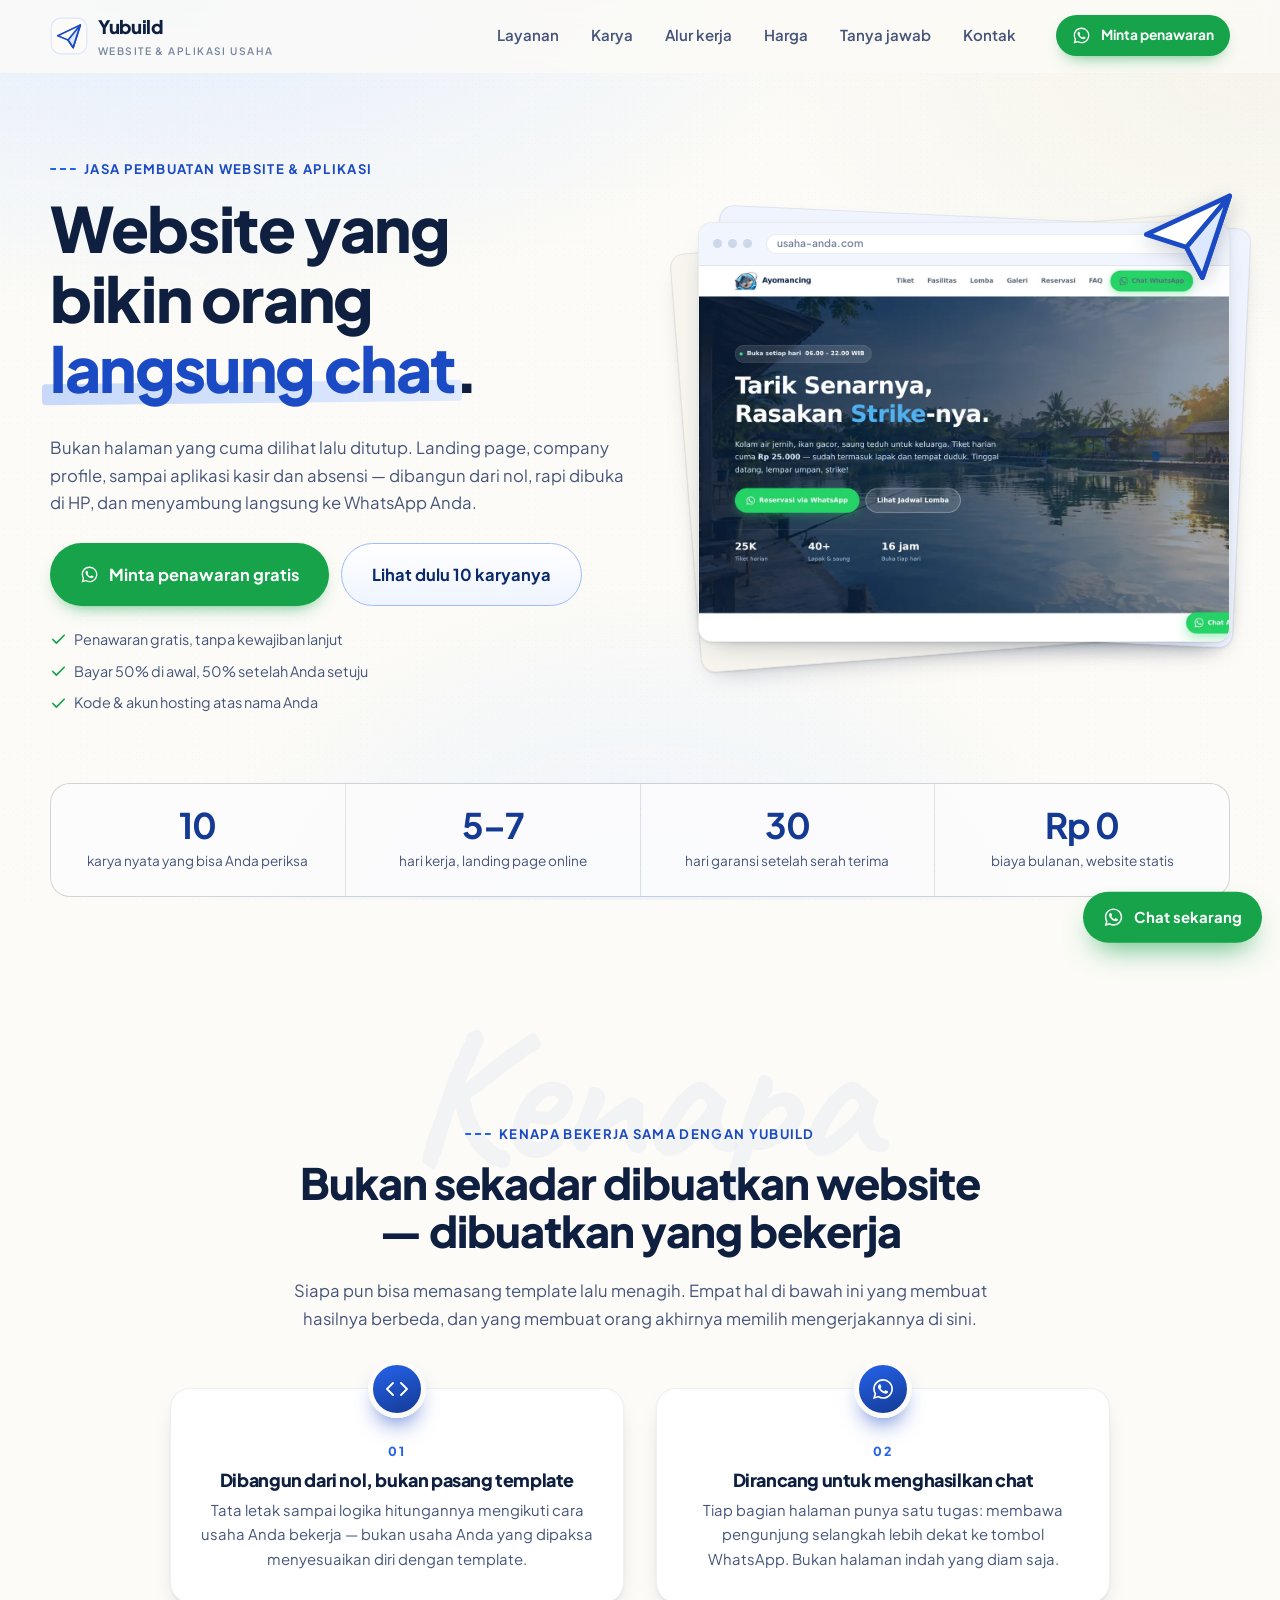
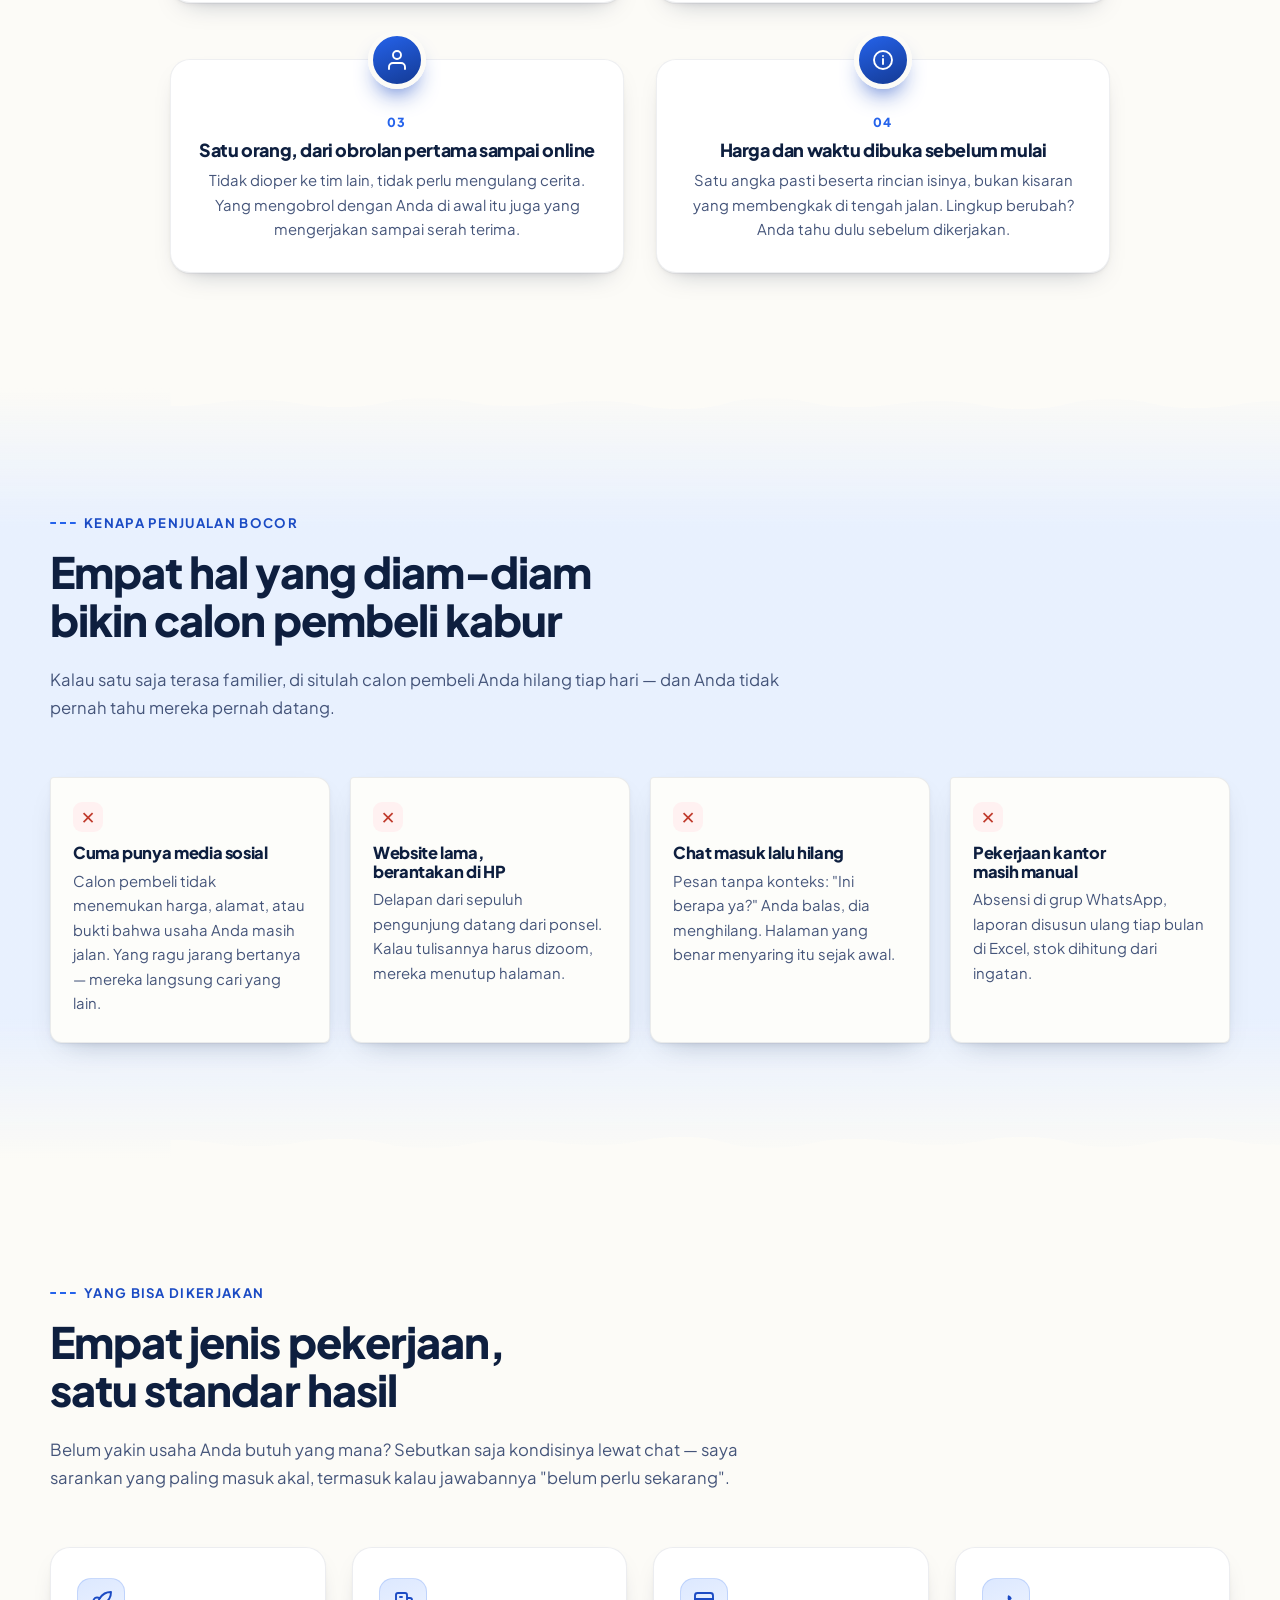
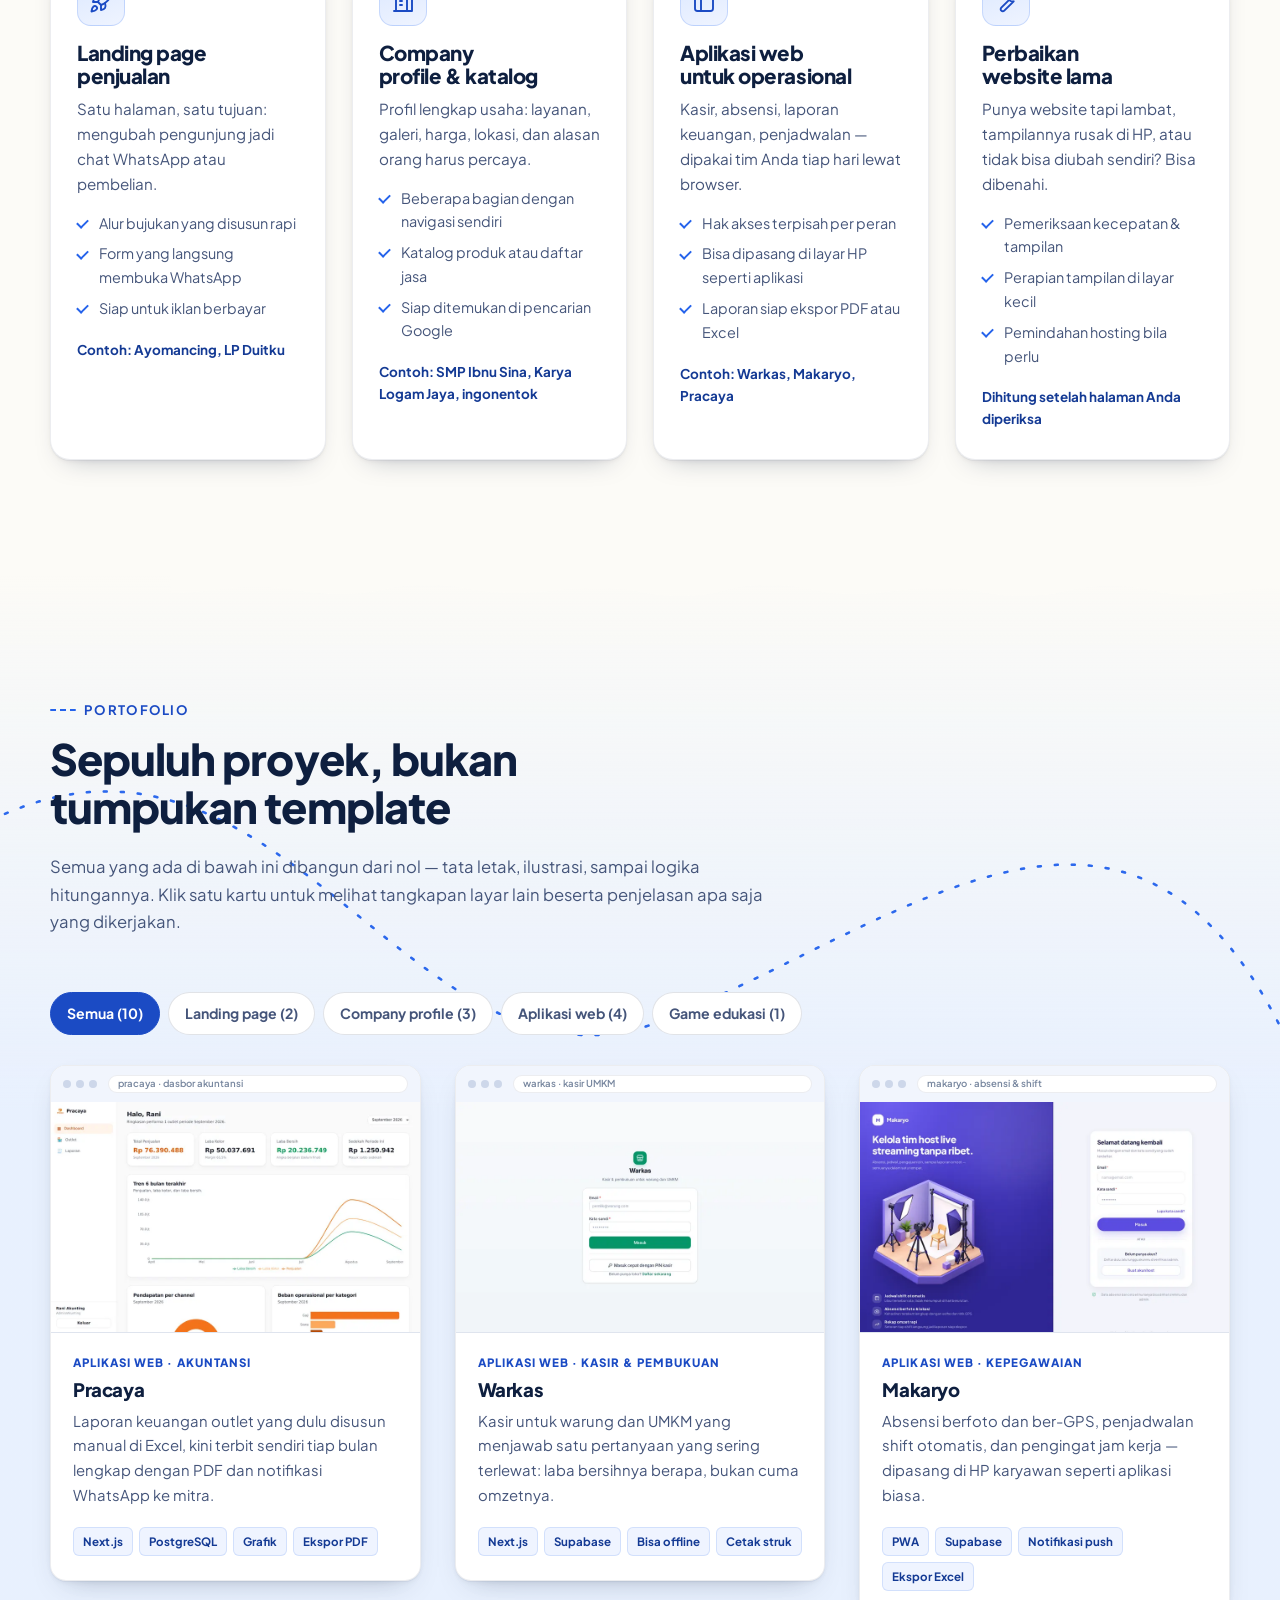
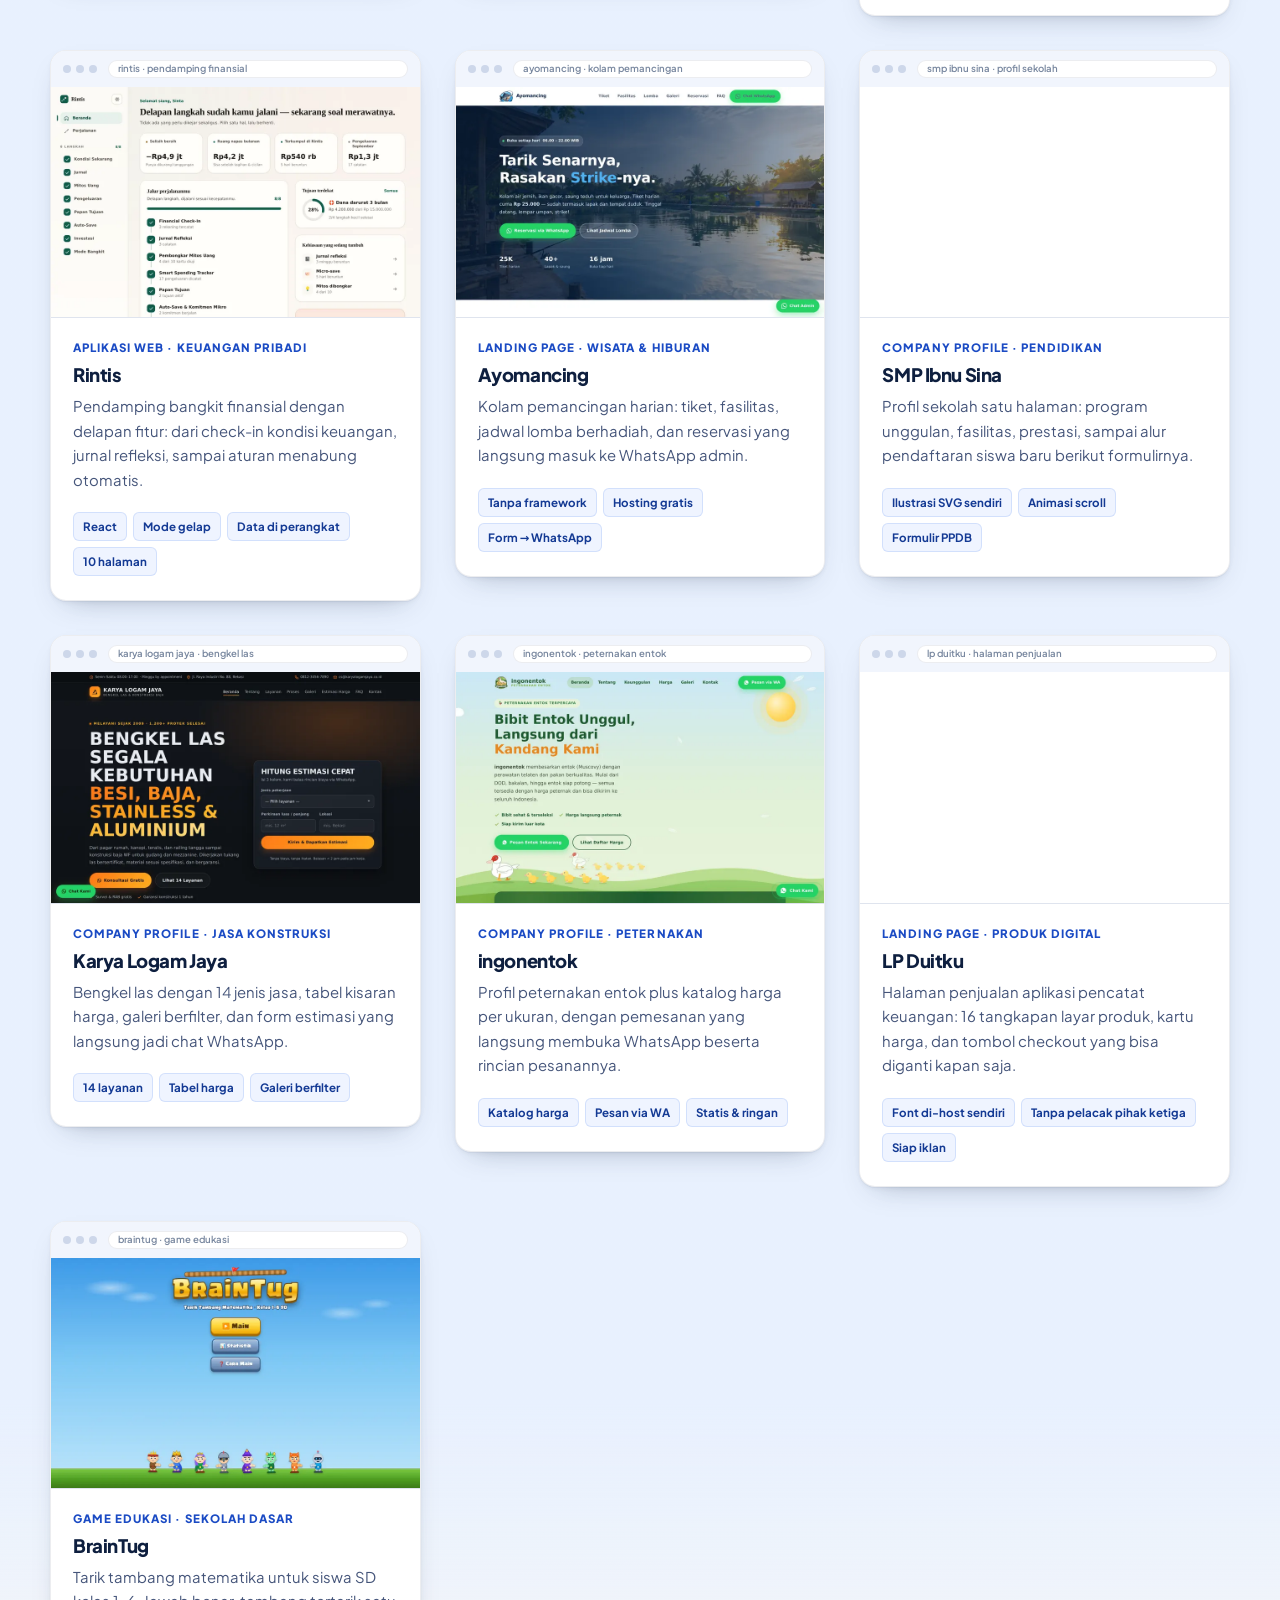
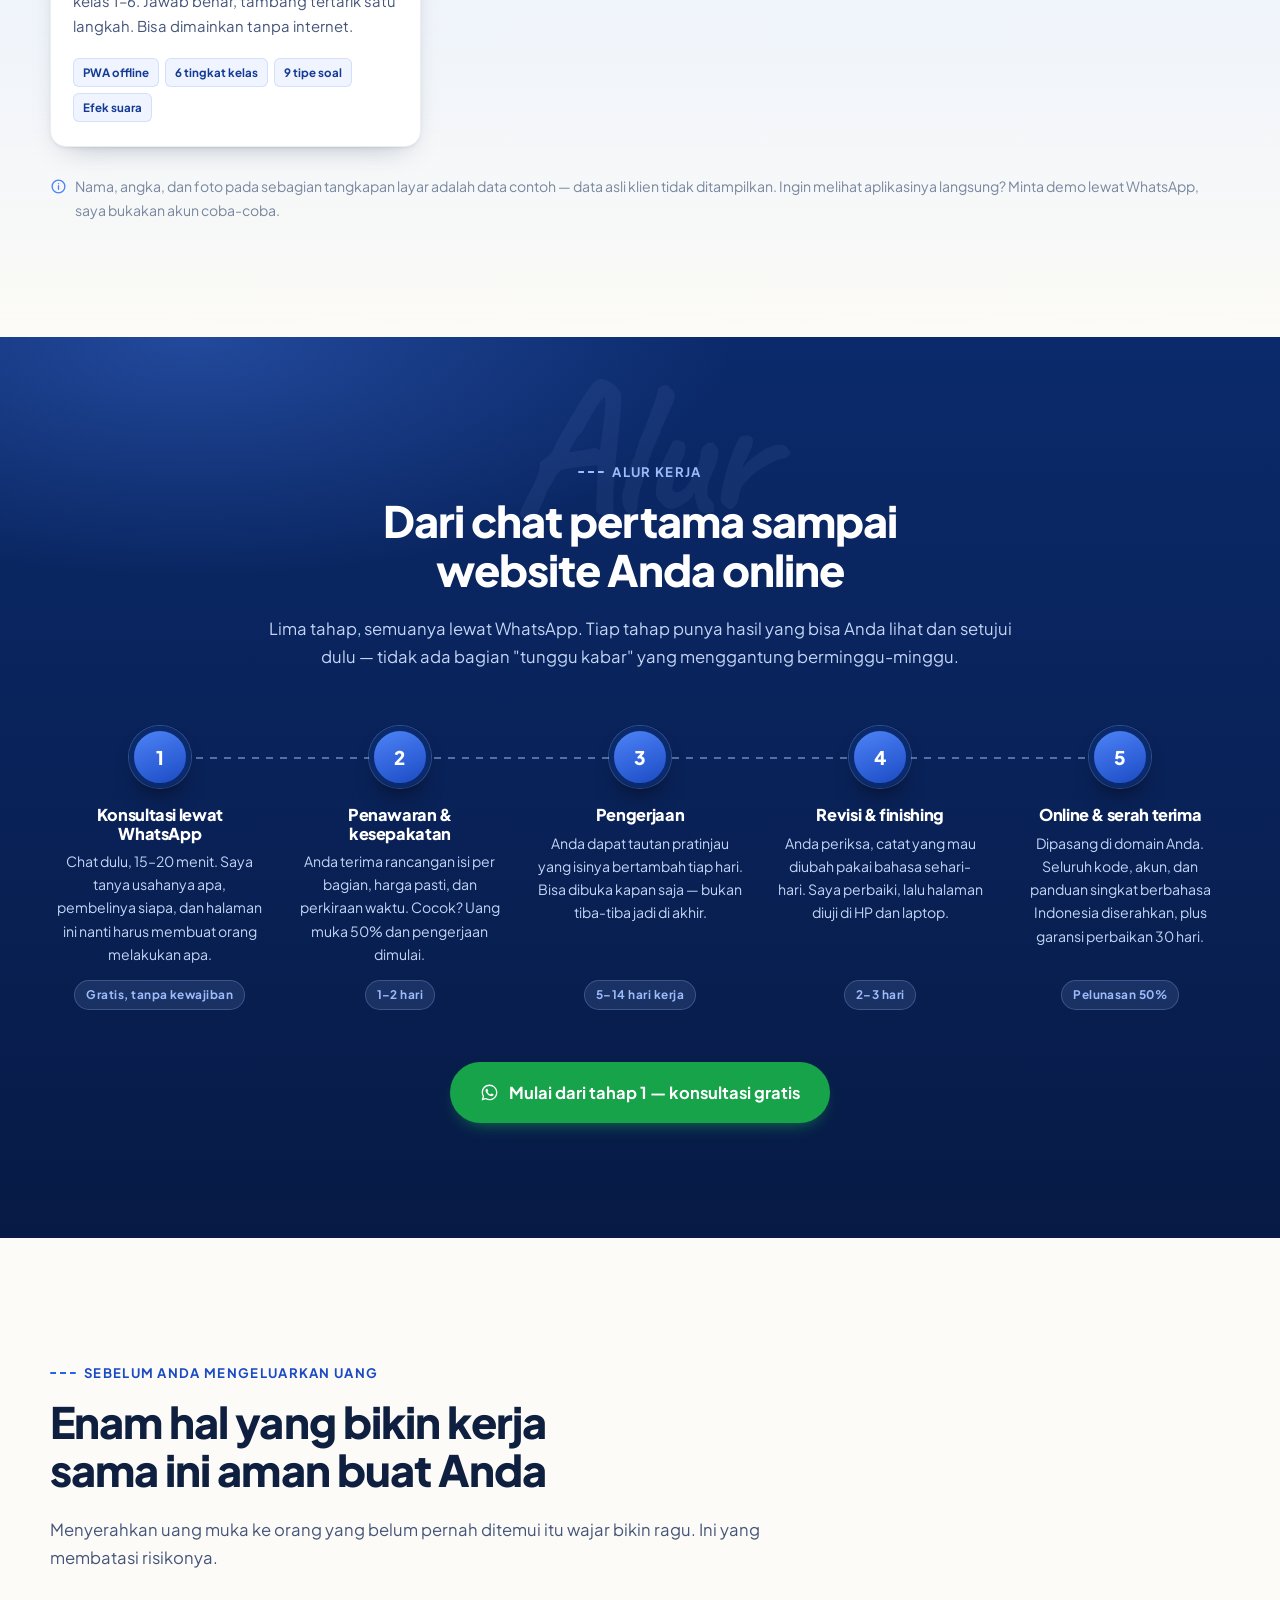
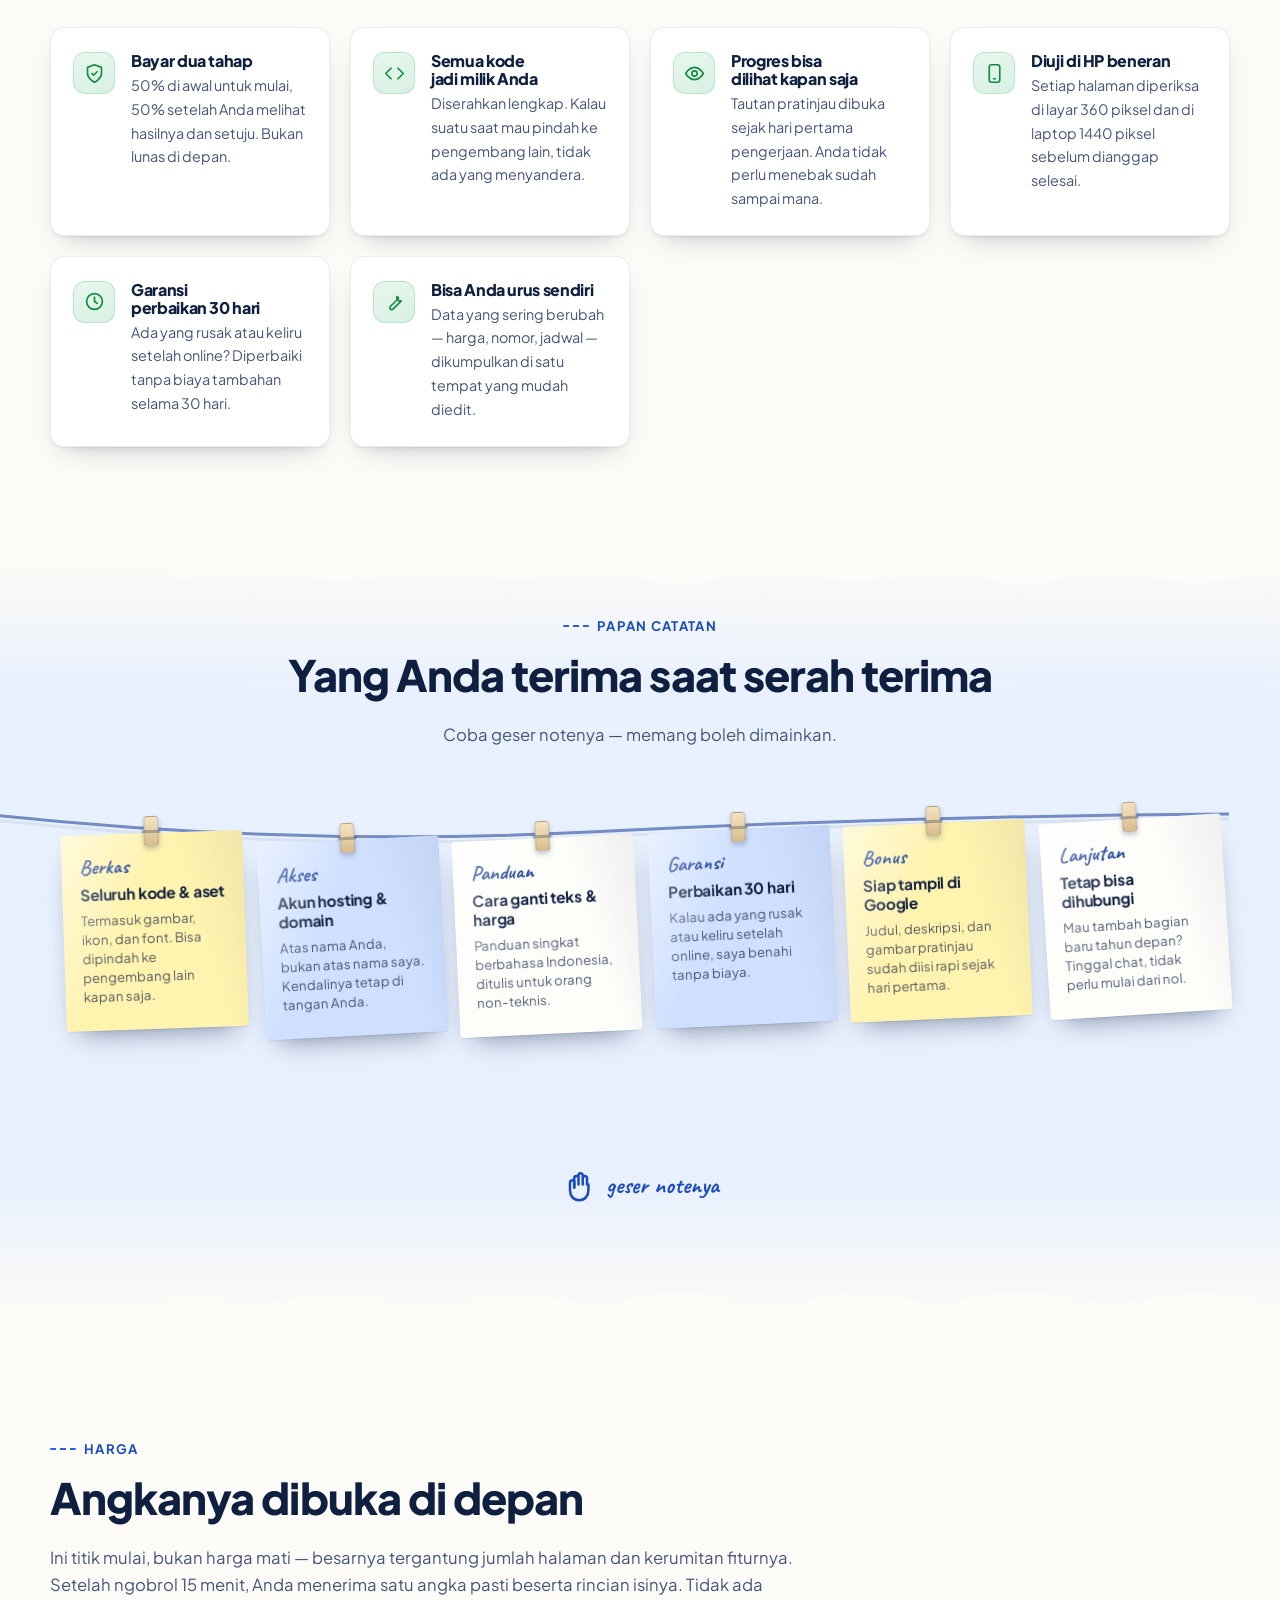
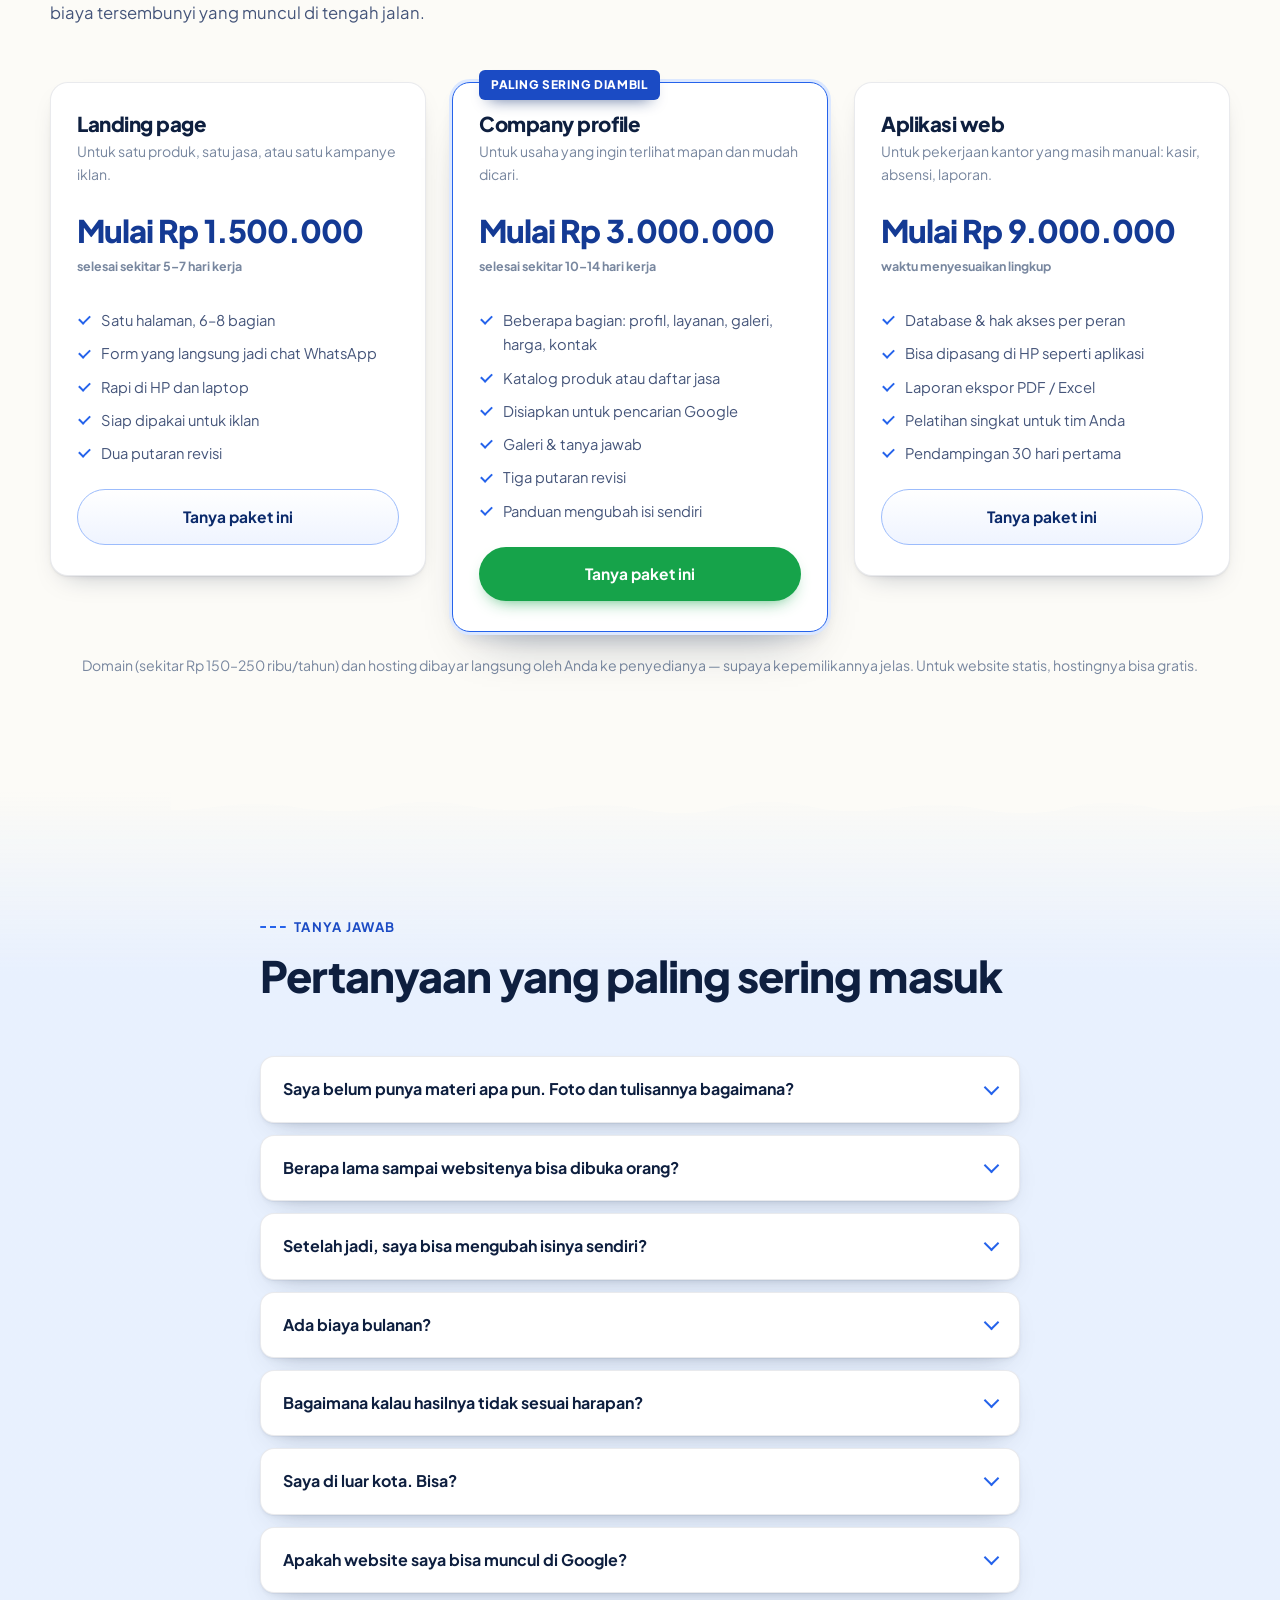
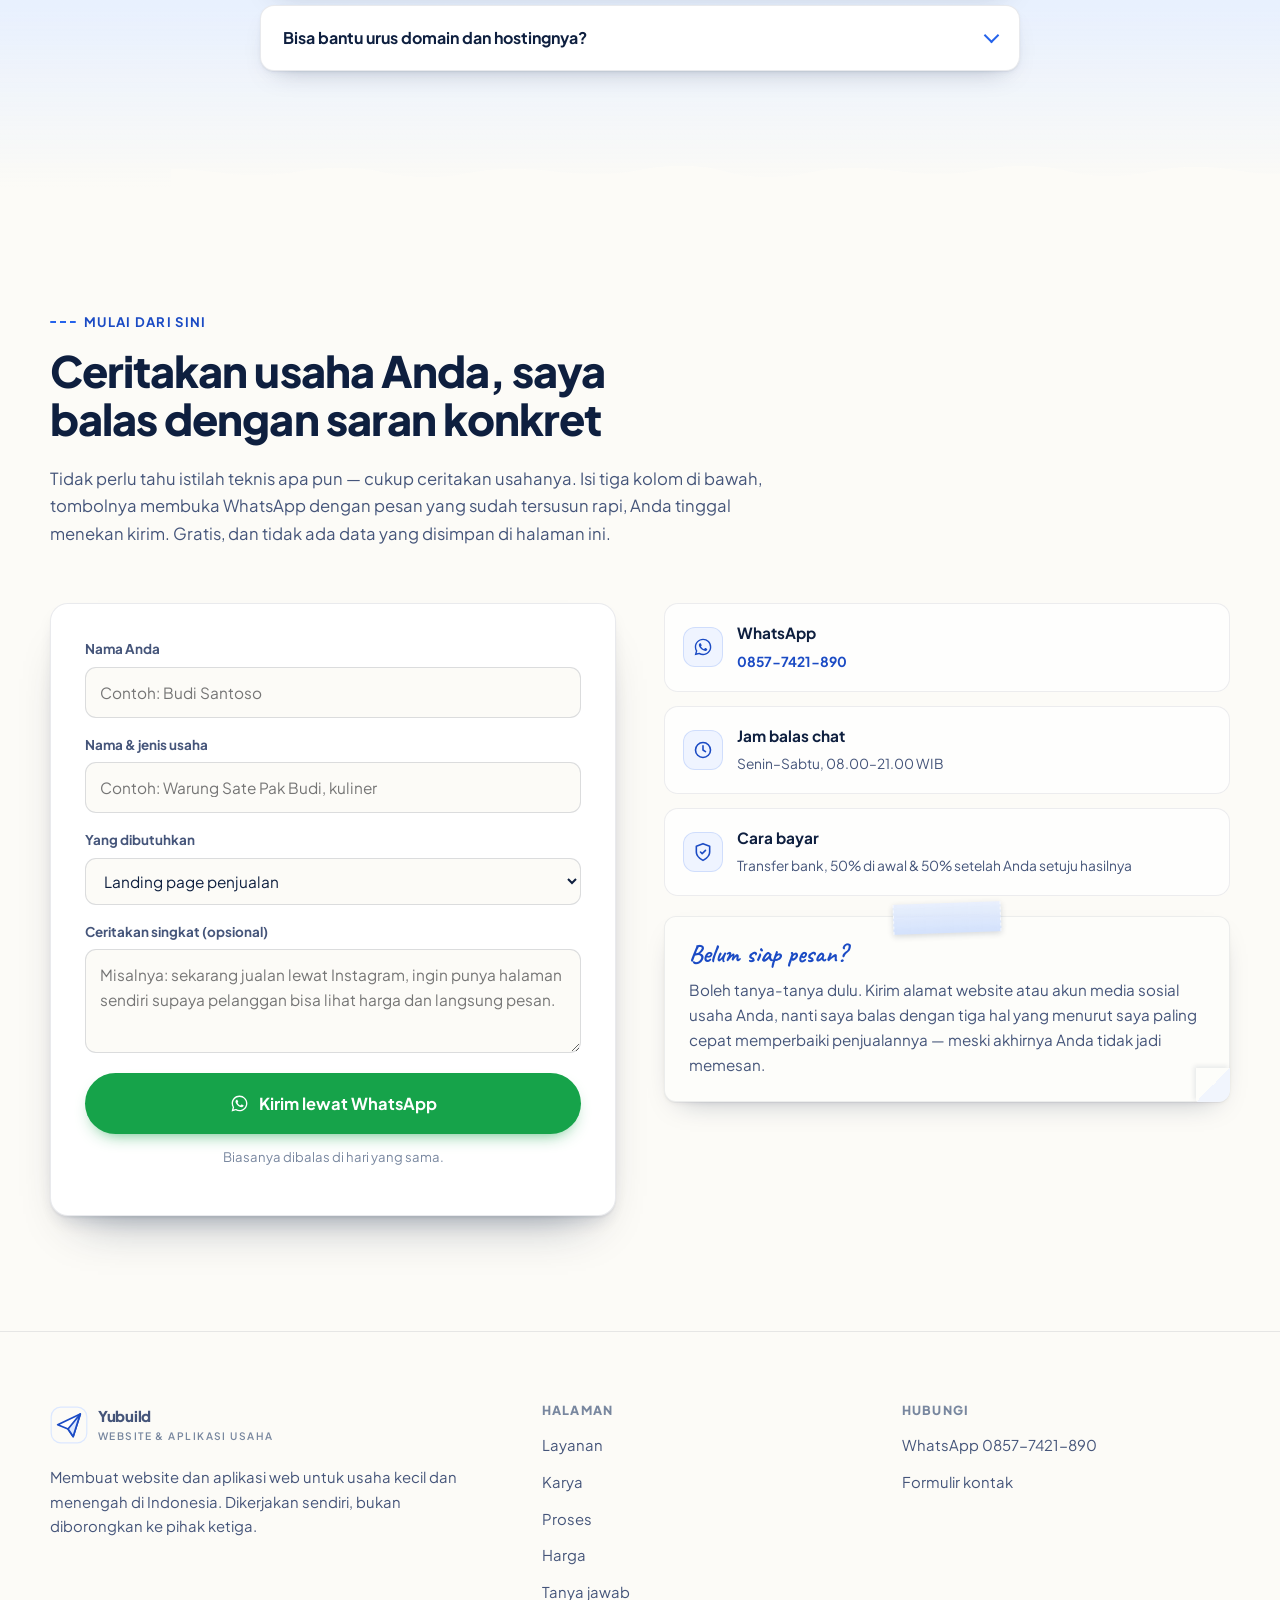
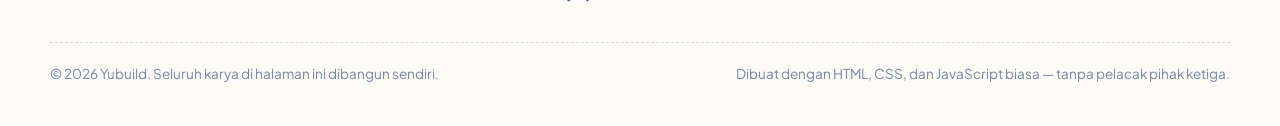
==== commit 05f81949: "Tambah bagian nilai di awal dan ubah proses jadi alur kerja bergambar Mengikuti tata letak poster ac" ====
--- a/index.html
+++ b/index.html
@@ -47,6 +47,9 @@
   <symbol id="i-wa" viewBox="0 0 24 24" fill="currentColor">
     <path d="M12.04 2C6.58 2 2.13 6.45 2.13 11.91c0 1.75.46 3.46 1.32 4.96L2 22l5.25-1.38a9.9 9.9 0 0 0 4.79 1.22h.01c5.46 0 9.91-4.45 9.91-9.91 0-2.65-1.03-5.14-2.9-7.01A9.82 9.82 0 0 0 12.04 2zm0 18.15h-.01a8.2 8.2 0 0 1-4.19-1.15l-.3-.18-3.12.82.83-3.04-.2-.31a8.18 8.18 0 0 1-1.26-4.38c0-4.54 3.7-8.23 8.25-8.23 2.2 0 4.27.86 5.83 2.41a8.18 8.18 0 0 1 2.41 5.83c0 4.54-3.7 8.23-8.24 8.23zm4.52-6.16c-.25-.12-1.47-.72-1.69-.81-.23-.08-.39-.12-.56.13-.16.24-.64.8-.78.97-.15.16-.29.18-.54.06-.25-.13-1.05-.39-1.99-1.23-.74-.66-1.23-1.47-1.38-1.72-.14-.25-.01-.38.11-.5.11-.11.25-.29.37-.43.13-.15.17-.25.25-.41.08-.17.04-.31-.02-.43-.06-.12-.56-1.34-.76-1.84-.2-.48-.41-.42-.56-.43h-.48c-.17 0-.43.06-.66.31-.23.25-.86.85-.86 2.07 0 1.22.89 2.4 1.01 2.56.12.17 1.75 2.67 4.23 3.74.59.26 1.05.41 1.41.52.59.19 1.13.16 1.56.1.48-.07 1.47-.6 1.67-1.18.21-.58.21-1.07.15-1.18-.06-.11-.22-.17-.47-.29z"/>
   </symbol>
+  <symbol id="i-user" viewBox="0 0 24 24" fill="none" stroke="currentColor" stroke-width="1.9" stroke-linecap="round" stroke-linejoin="round">
+    <path d="M20 21v-2a4 4 0 0 0-4-4H8a4 4 0 0 0-4 4v2"/><circle cx="12" cy="7" r="4"/>
+  </symbol>
   <symbol id="i-check" viewBox="0 0 24 24" fill="none" stroke="currentColor" stroke-width="2.4" stroke-linecap="round" stroke-linejoin="round">
     <path d="M20 6 9 17l-5-5"/>
   </symbol>
@@ -113,7 +116,7 @@
     <nav class="nav-links" id="navLinks" aria-label="Navigasi utama">
       <a href="#layanan">Layanan</a>
       <a href="#karya">Karya</a>
-      <a href="#proses">Proses</a>
+      <a href="#proses">Alur kerja</a>
       <a href="#harga">Harga</a>
       <a href="#faq">Tanya jawab</a>
       <a href="#kontak">Kontak</a>
@@ -174,6 +177,66 @@
       <div><b>5&ndash;7</b><span>hari kerja, landing page online</span></div>
       <div><b>30</b><span>hari garansi setelah serah terima</span></div>
       <div><b>Rp 0</b><span>biaya bulanan, website statis</span></div>
+    </div>
+  </div>
+</section>
+
+<!-- ======================================================================
+     NILAI — kenapa orang memilih bekerja sama, dipasang paling awal
+     ====================================================================== -->
+<section id="kenapa" aria-labelledby="kenapa-title">
+  <span class="watermark" aria-hidden="true" style="top:2%;left:50%;translate:-50% 0">Kenapa</span>
+
+  <div class="wrap">
+    <div class="sec-head is-center">
+      <p class="eyebrow">Kenapa bekerja sama dengan Yubuild</p>
+      <h2 id="kenapa-title">Bukan sekadar dibuatkan website &mdash; dibuatkan yang bekerja</h2>
+      <p class="lead">
+        Siapa pun bisa memasang template lalu menagih. Empat hal di bawah ini yang
+        membuat hasilnya berbeda, dan yang membuat orang akhirnya memilih mengerjakannya di sini.
+      </p>
+    </div>
+
+    <div class="value-grid">
+      <article class="value reveal">
+        <span class="value-ico"><svg aria-hidden="true"><use href="#i-code"/></svg></span>
+        <span class="value-no">01</span>
+        <h3>Dibangun dari nol, bukan pasang template</h3>
+        <p>
+          Tata letak sampai logika hitungannya mengikuti cara usaha Anda bekerja &mdash;
+          bukan usaha Anda yang dipaksa menyesuaikan diri dengan template.
+        </p>
+      </article>
+
+      <article class="value reveal">
+        <span class="value-ico"><svg aria-hidden="true"><use href="#i-wa"/></svg></span>
+        <span class="value-no">02</span>
+        <h3>Dirancang untuk menghasilkan chat</h3>
+        <p>
+          Tiap bagian halaman punya satu tugas: membawa pengunjung selangkah lebih
+          dekat ke tombol WhatsApp. Bukan halaman indah yang diam saja.
+        </p>
+      </article>
+
+      <article class="value reveal">
+        <span class="value-ico"><svg aria-hidden="true"><use href="#i-user"/></svg></span>
+        <span class="value-no">03</span>
+        <h3>Satu orang, dari obrolan pertama sampai online</h3>
+        <p>
+          Tidak dioper ke tim lain, tidak perlu mengulang cerita. Yang mengobrol dengan
+          Anda di awal itu juga yang mengerjakan sampai serah terima.
+        </p>
+      </article>
+
+      <article class="value reveal">
+        <span class="value-ico"><svg aria-hidden="true"><use href="#i-info"/></svg></span>
+        <span class="value-no">04</span>
+        <h3>Harga dan waktu dibuka sebelum mulai</h3>
+        <p>
+          Satu angka pasti beserta rincian isinya, bukan kisaran yang membengkak di
+          tengah jalan. Lingkup berubah? Anda tahu dulu sebelum dikerjakan.
+        </p>
+      </article>
     </div>
   </div>
 </section>
@@ -668,40 +731,61 @@
      PROSES
      ====================================================================== -->
 <section id="proses" class="band-ink" aria-labelledby="proses-title">
+  <span class="watermark" aria-hidden="true" style="top:4%;left:50%;translate:-50% 0">Alur</span>
+
   <div class="wrap">
-    <div class="sec-head">
-      <p class="eyebrow">Cara kerja</p>
-      <h2 id="proses-title">Lima langkah, dan Anda selalu tahu posisinya</h2>
-      <p class="lead">Tidak ada bagian "tunggu kabar" yang menggantung berminggu-minggu. Tiap langkah punya hasil yang bisa Anda lihat dan komentari.</p>
-    </div>
-
-    <ol class="steps">
-      <li class="step reveal">
-        <b>1</b>
-        <h3>Ngobrol dulu</h3>
-        <p>Lewat WhatsApp, 15–20 menit. Saya tanya usahanya apa, pembelinya siapa, dan halaman ini nanti harus membuat orang melakukan apa. Gratis, tanpa kewajiban lanjut.</p>
-      </li>
-      <li class="step reveal">
-        <b>2</b>
-        <h3>Penawaran &amp; rancangan isi</h3>
-        <p>Anda menerima daftar isi halaman per bagian, harga pasti, dan perkiraan waktu. Kalau belum cocok, revisi di tahap ini gratis.</p>
-      </li>
-      <li class="step reveal">
-        <b>3</b>
-        <h3>Dikerjakan, Anda bisa ikut lihat</h3>
-        <p>Setelah uang muka 50%, pengerjaan mulai. Anda dapat tautan pratinjau yang isinya bertambah tiap hari — bukan tiba-tiba jadi di akhir.</p>
-      </li>
-      <li class="step reveal">
-        <b>4</b>
-        <h3>Anda periksa, saya perbaiki</h3>
-        <p>Dua putaran revisi sudah termasuk. Catat saja bagian yang mau diubah; tidak perlu paham istilah teknis.</p>
-      </li>
-      <li class="step reveal">
-        <b>5</b>
+    <div class="sec-head is-center">
+      <p class="eyebrow">Alur kerja</p>
+      <h2 id="proses-title">Dari chat pertama sampai website Anda online</h2>
+      <p class="lead">
+        Lima tahap, semuanya lewat WhatsApp. Tiap tahap punya hasil yang bisa Anda lihat
+        dan setujui dulu &mdash; tidak ada bagian "tunggu kabar" yang menggantung berminggu-minggu.
+      </p>
+    </div>
+
+    <ol class="flow">
+      <li class="flow-step reveal">
+        <b class="flow-no">1</b>
+        <h3>Konsultasi lewat WhatsApp</h3>
+        <p>Chat dulu, 15&ndash;20 menit. Saya tanya usahanya apa, pembelinya siapa, dan halaman ini nanti harus membuat orang melakukan apa.</p>
+        <span class="flow-when">Gratis, tanpa kewajiban</span>
+      </li>
+
+      <li class="flow-step reveal">
+        <b class="flow-no">2</b>
+        <h3>Penawaran &amp; kesepakatan</h3>
+        <p>Anda terima rancangan isi per bagian, harga pasti, dan perkiraan waktu. Cocok? Uang muka 50% dan pengerjaan dimulai.</p>
+        <span class="flow-when">1&ndash;2 hari</span>
+      </li>
+
+      <li class="flow-step reveal">
+        <b class="flow-no">3</b>
+        <h3>Pengerjaan</h3>
+        <p>Anda dapat tautan pratinjau yang isinya bertambah tiap hari. Bisa dibuka kapan saja &mdash; bukan tiba-tiba jadi di akhir.</p>
+        <span class="flow-when">5&ndash;14 hari kerja</span>
+      </li>
+
+      <li class="flow-step reveal">
+        <b class="flow-no">4</b>
+        <h3>Revisi &amp; finishing</h3>
+        <p>Anda periksa, catat yang mau diubah pakai bahasa sehari-hari. Saya perbaiki, lalu halaman diuji di HP dan laptop.</p>
+        <span class="flow-when">2&ndash;3 hari</span>
+      </li>
+
+      <li class="flow-step reveal">
+        <b class="flow-no">5</b>
         <h3>Online &amp; serah terima</h3>
-        <p>Dipasang di domain Anda, plus panduan singkat cara mengganti teks, foto, dan harga sendiri. Seluruh kode diserahkan.</p>
+        <p>Dipasang di domain Anda. Seluruh kode, akun, dan panduan singkat berbahasa Indonesia diserahkan, plus garansi perbaikan 30 hari.</p>
+        <span class="flow-when">Pelunasan 50%</span>
       </li>
     </ol>
+
+    <p style="text-align:center;margin-top:clamp(36px,5vw,52px)">
+      <a class="btn btn-wa btn-lg" data-wa
+         href="https://wa.me/628577421890?text=Halo%20Yubuild%2C%20saya%20mau%20mulai%20dari%20tahap%20konsultasi.">
+        <svg aria-hidden="true"><use href="#i-wa"/></svg> Mulai dari tahap 1 &mdash; konsultasi gratis
+      </a>
+    </p>
   </div>
 </section>
 
--- a/assets/css/style.css
+++ b/assets/css/style.css
@@ -155,6 +155,20 @@
 }
 
 .sec-head { margin-bottom: clamp(34px, 5vw, 56px); max-width: 58ch; }
+.sec-head.is-center { max-width: 62ch; margin-inline: auto; text-align: center; }
+.sec-head.is-center .eyebrow { justify-content: center; }
+.sec-head.is-center .lead { margin-inline: auto; }
+
+/* Kata raksasa di belakang judul — penanda bagian, bukan teks yang dibaca */
+.watermark {
+  position: absolute; z-index: 0; pointer-events: none; user-select: none;
+  font-family: 'Caveat', cursive; font-weight: 700; line-height: .8;
+  font-size: clamp(5rem, 15vw, 13rem);
+  color: rgba(27, 75, 196, .045);
+  letter-spacing: -.02em;
+}
+.band-ink .watermark { color: rgba(156, 188, 252, .07); }
+
 
 /* --- Tombol -------------------------------------------------------------- */
 
@@ -488,6 +502,41 @@
 }
 .svc .price-hint { margin-top: 18px; font-size: .84rem; font-weight: 700; color: var(--blue-800); }
 
+/* --- Kenapa bekerja sama: kartu bernomor dengan ikon bulat di tepi atas --- */
+.value-grid {
+  position: relative; z-index: 1;
+  display: grid; grid-template-columns: repeat(2, minmax(0, 1fr));
+  gap: clamp(40px, 4.4vw, 56px) clamp(20px, 2.8vw, 32px);
+  max-width: 940px; margin-inline: auto;
+}
+.value {
+  position: relative; padding: 52px 28px 30px; text-align: center;
+  background: #fff; border-radius: 20px;
+  border: 1px solid rgba(14, 31, 63, .07);
+  box-shadow: var(--shadow-paper);
+  transition: transform .2s ease-out, box-shadow .2s ease-out;
+}
+.value:hover { transform: translateY(-3px); box-shadow: var(--shadow-lift); }
+.value-ico {
+  position: absolute; top: -29px; left: 50%; translate: -50% 0;
+  width: 58px; height: 58px; border-radius: 50%; display: grid; place-items: center;
+  background: linear-gradient(158deg, var(--blue-600), var(--blue-800));
+  color: #fff; border: 5px solid var(--paper);
+  box-shadow: 0 14px 24px -12px rgba(27, 75, 196, .95);
+}
+.value-ico svg { width: 24px; height: 24px; }
+.value-no {
+  display: block; font-size: .78rem; font-weight: 800; letter-spacing: .16em;
+  color: var(--blue-600); margin-bottom: 8px;
+}
+.value h3 { font-size: 1.12rem; margin-bottom: 8px; }
+.value p { font-size: .93rem; color: var(--ink-soft); margin: 0; }
+
+/* Dua kolom butuh ruang; di bawah ini kartunya jadi terlalu sempit untuk dibaca */
+@media (max-width: 720px) {
+  .value-grid { grid-template-columns: 1fr; max-width: 420px; }
+}
+
 /* ==========================================================================
    6. KARYA (PORTOFOLIO)
    ========================================================================== */
@@ -611,22 +660,55 @@
    7. PROSES & ALASAN PERCAYA
    ========================================================================== */
 
-.steps { display: grid; gap: 18px; grid-template-columns: repeat(auto-fit, minmax(210px, 1fr)); position: relative; }
-.step {
-  position: relative; padding: 26px 22px 24px;
-  background: rgba(255,255,255,.07);
-  border: 1px solid rgba(156,188,252,.28);
-  border-radius: 16px;
-  backdrop-filter: blur(2px);
-}
-.step b {
-  display: inline-grid; place-items: center;
-  width: 34px; height: 34px; margin-bottom: 14px; border-radius: 10px;
-  background: var(--blue-600); color: #fff; font-size: .95rem;
-  box-shadow: 0 8px 16px -10px rgba(78,131,247,.9);
-}
-.step h3 { font-size: 1.04rem; margin-bottom: 6px; }
-.step p { font-size: .9rem; margin: 0; }
+/* --- Alur kerja: lima tahap berjajar di satu garis ----------------------- */
+.flow {
+  position: relative; z-index: 1;
+  display: grid; grid-template-columns: repeat(5, minmax(0, 1fr));
+  gap: clamp(14px, 1.6vw, 22px);
+}
+/* Garis putus-putus yang menyambungkan tiap tahap */
+.flow::before {
+  content: ''; position: absolute; top: 31px; left: 10%; right: 10%; height: 2px;
+  background: repeating-linear-gradient(90deg, rgba(156,188,252,.5) 0 7px, transparent 7px 14px);
+}
+.flow-step {
+  position: relative; text-align: center; padding: 0 6px;
+  display: flex; flex-direction: column;   /* supaya badge waktu bisa didorong ke dasar */
+}
+.flow-no {
+  position: relative; z-index: 1;
+  width: 62px; height: 62px; margin: 0 auto 18px; border-radius: 50%;
+  display: grid; place-items: center;
+  font-size: 1.18rem; font-weight: 800; color: #fff;
+  background: linear-gradient(158deg, var(--blue-500), var(--blue-700));
+  border: 5px solid var(--blue-900);
+  box-shadow: 0 0 0 1px rgba(156,188,252,.3), 0 14px 26px -14px rgba(0,0,0,.9);
+}
+.flow-step h3 { font-size: 1.02rem; margin-bottom: 7px; }
+.flow-step p { font-size: .88rem; margin: 0; }
+.flow-when {
+  align-self: center;
+  margin-top: auto; padding-top: 0;        /* sejajar di dasar, berapa pun panjang teksnya */
+  display: inline-block;
+  padding: 4px 11px; border-radius: 999px;
+  font-size: .74rem; font-weight: 700; letter-spacing: .04em;
+  color: var(--blue-300); background: rgba(156,188,252,.12);
+  border: 1px solid rgba(156,188,252,.26);
+}
+.flow-step p { margin-bottom: 14px; }
+
+/* Di layar sempit alurnya berdiri tegak, garisnya pindah ke sisi kiri */
+@media (max-width: 860px) {
+  .flow { grid-template-columns: 1fr; gap: 26px; }
+  .flow::before {
+    top: 10px; bottom: 10px; left: 30px; right: auto; width: 2px; height: auto;
+    background: repeating-linear-gradient(180deg, rgba(156,188,252,.5) 0 7px, transparent 7px 14px);
+  }
+  .flow-step { text-align: left; padding: 0 0 0 86px; min-height: 62px; }
+  .flow-no { position: absolute; left: 0; top: 0; margin: 0; }
+  .flow-when { align-self: flex-start; margin-top: 0; }
+  .flow-step p { margin-bottom: 10px; }
+}
 
 .trust-grid { display: grid; grid-template-columns: repeat(auto-fit, minmax(275px, 1fr)); gap: 20px; }
 .trust {
